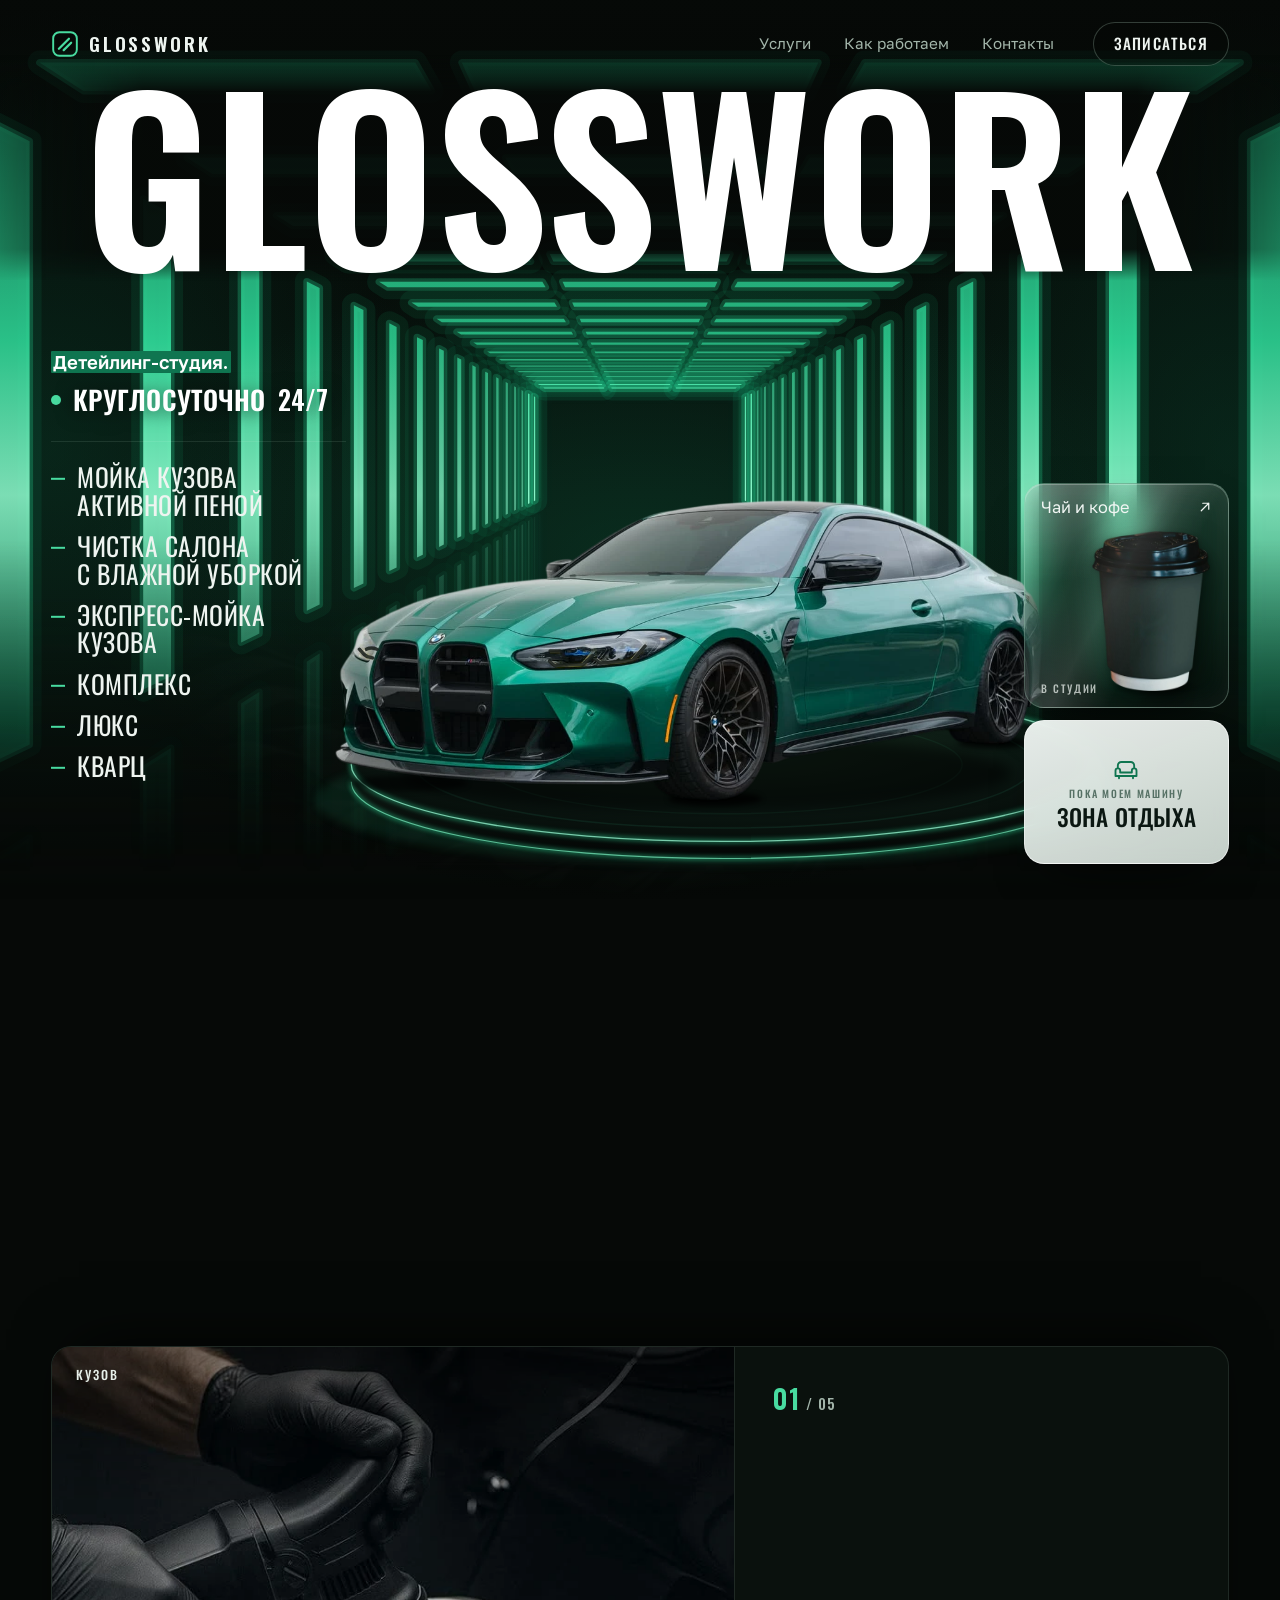
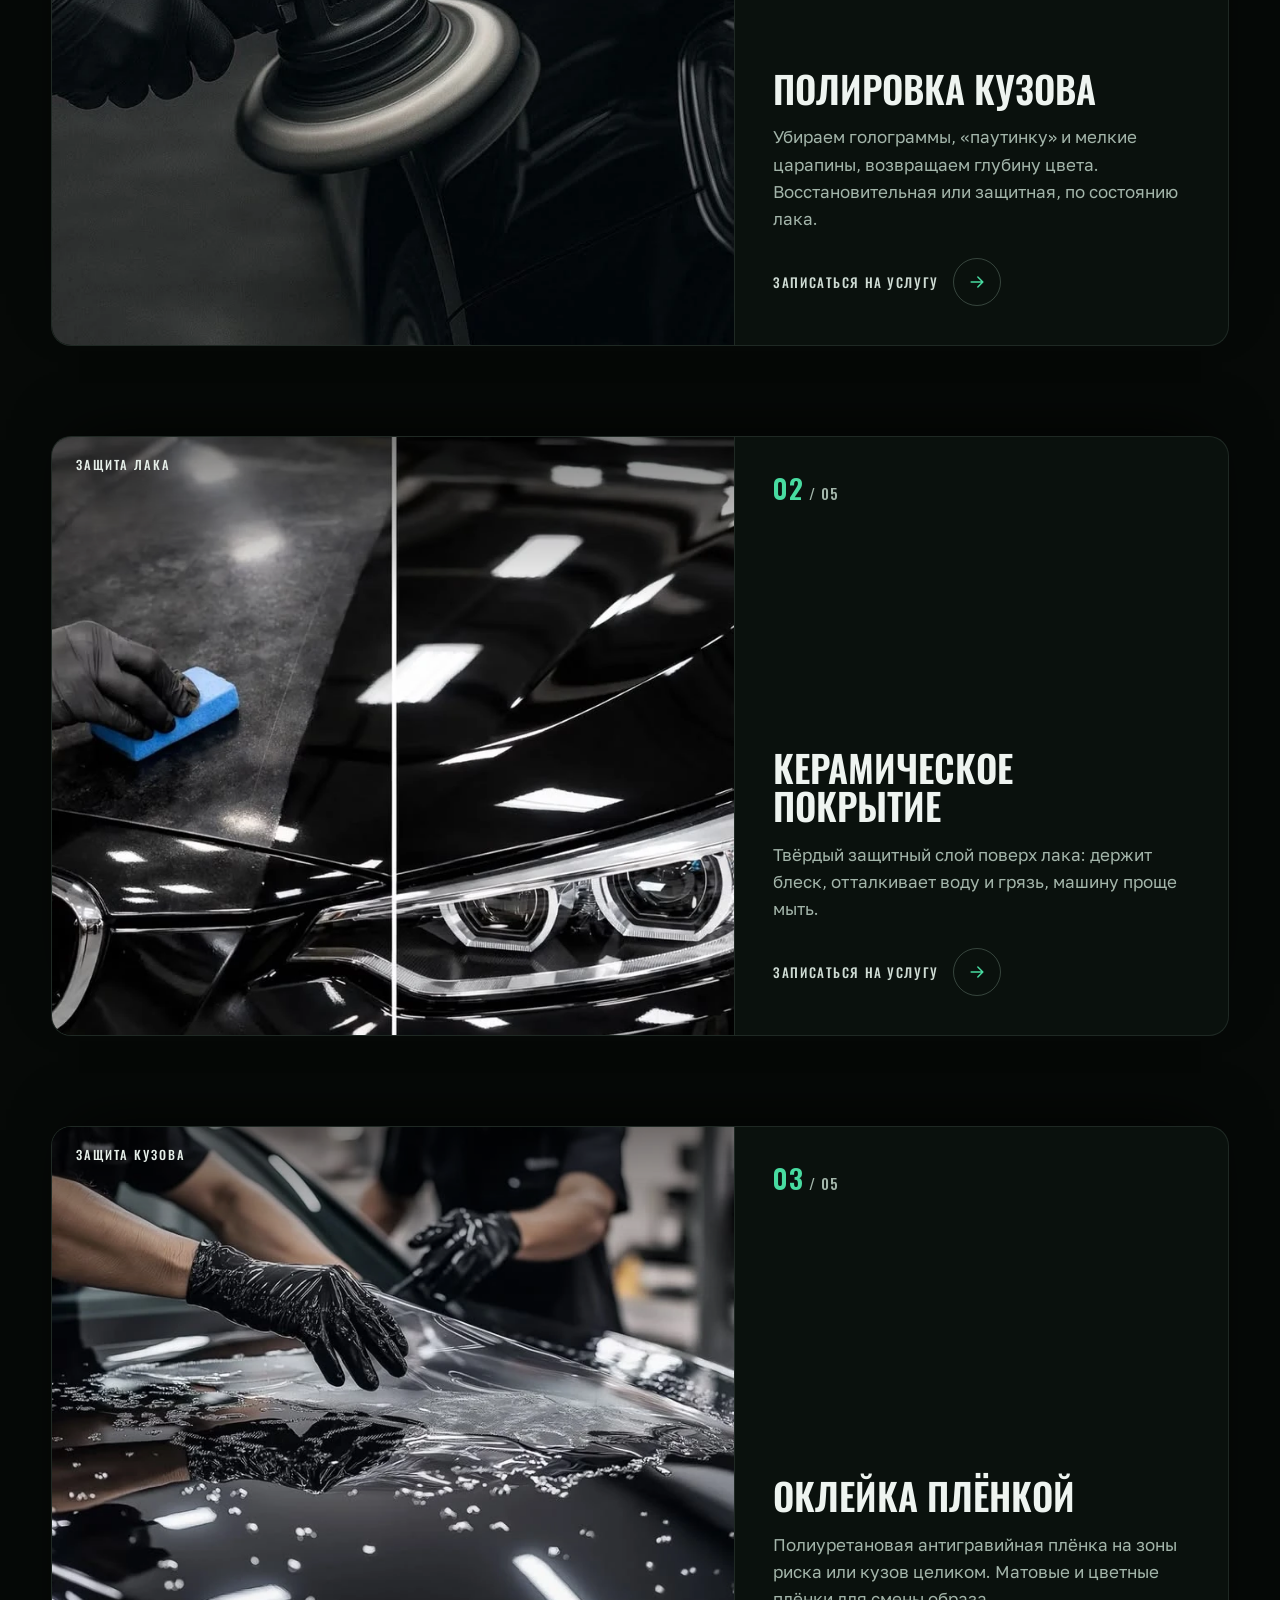
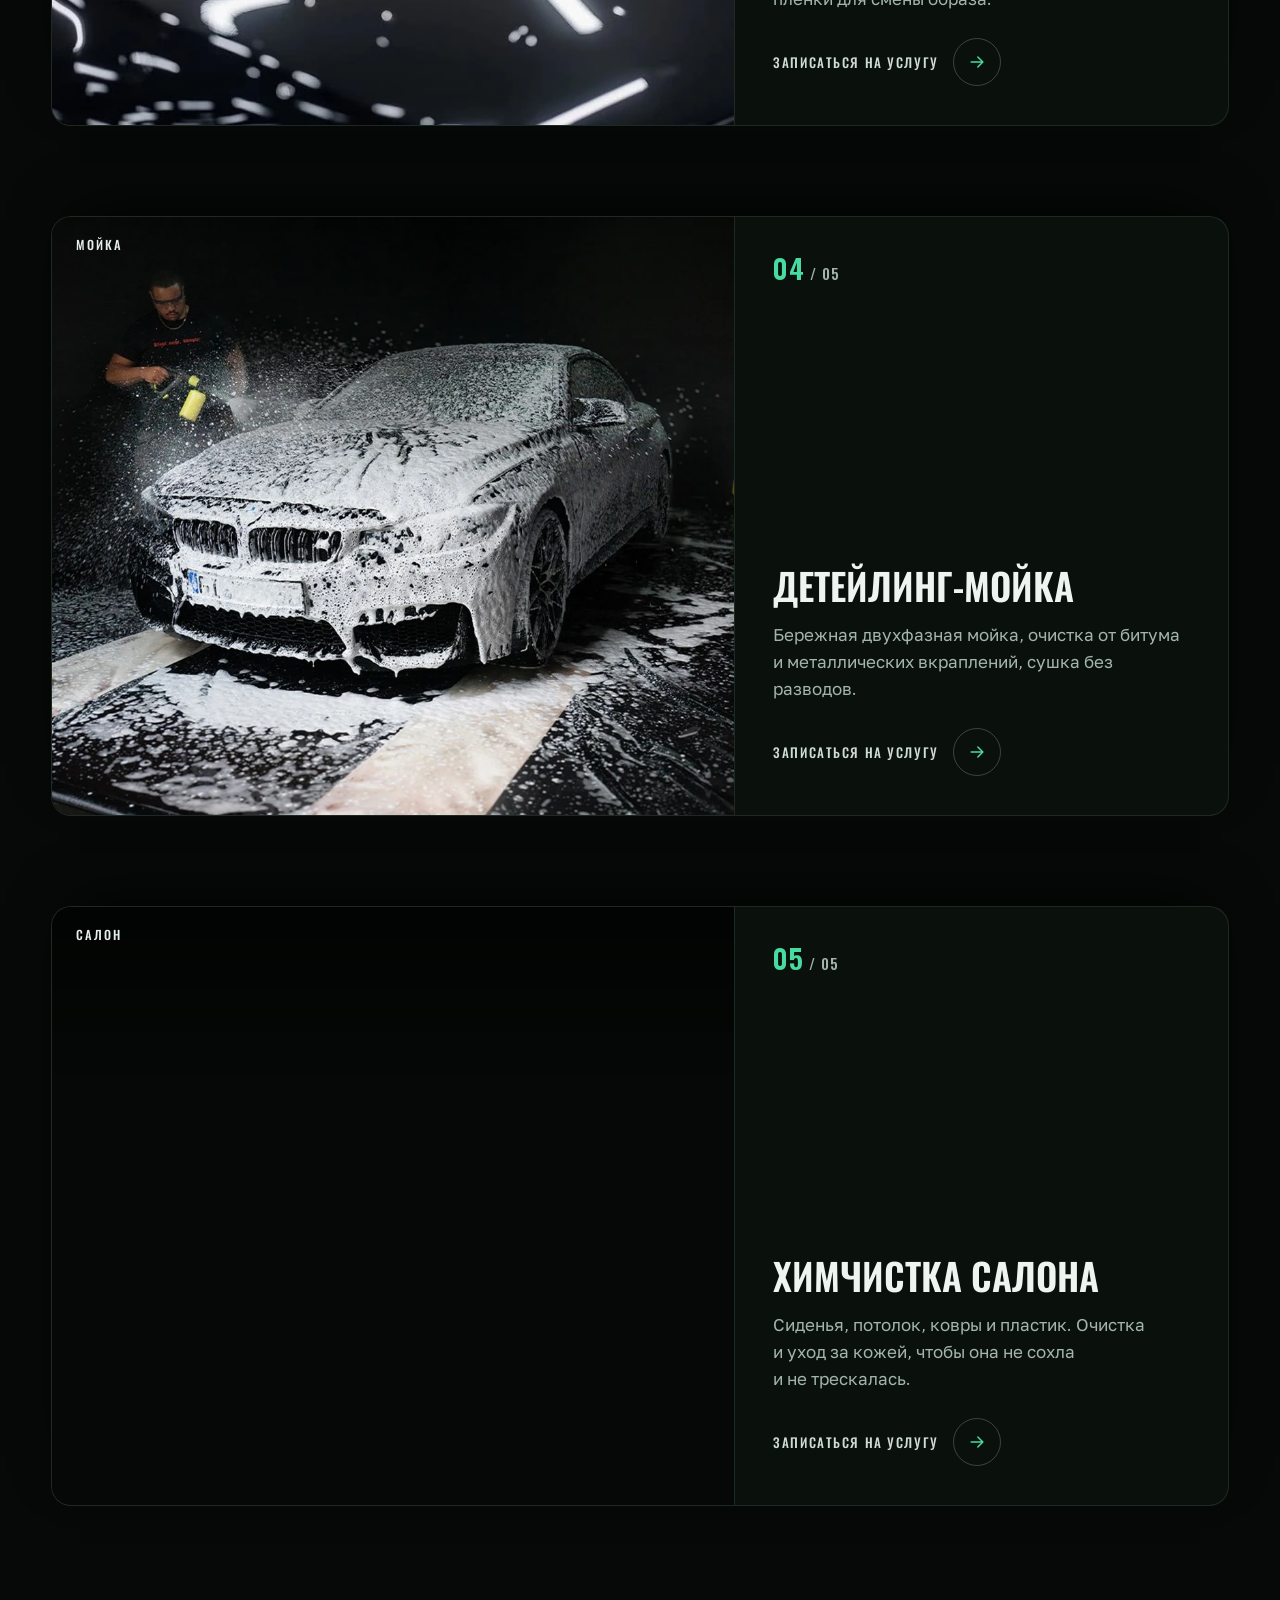
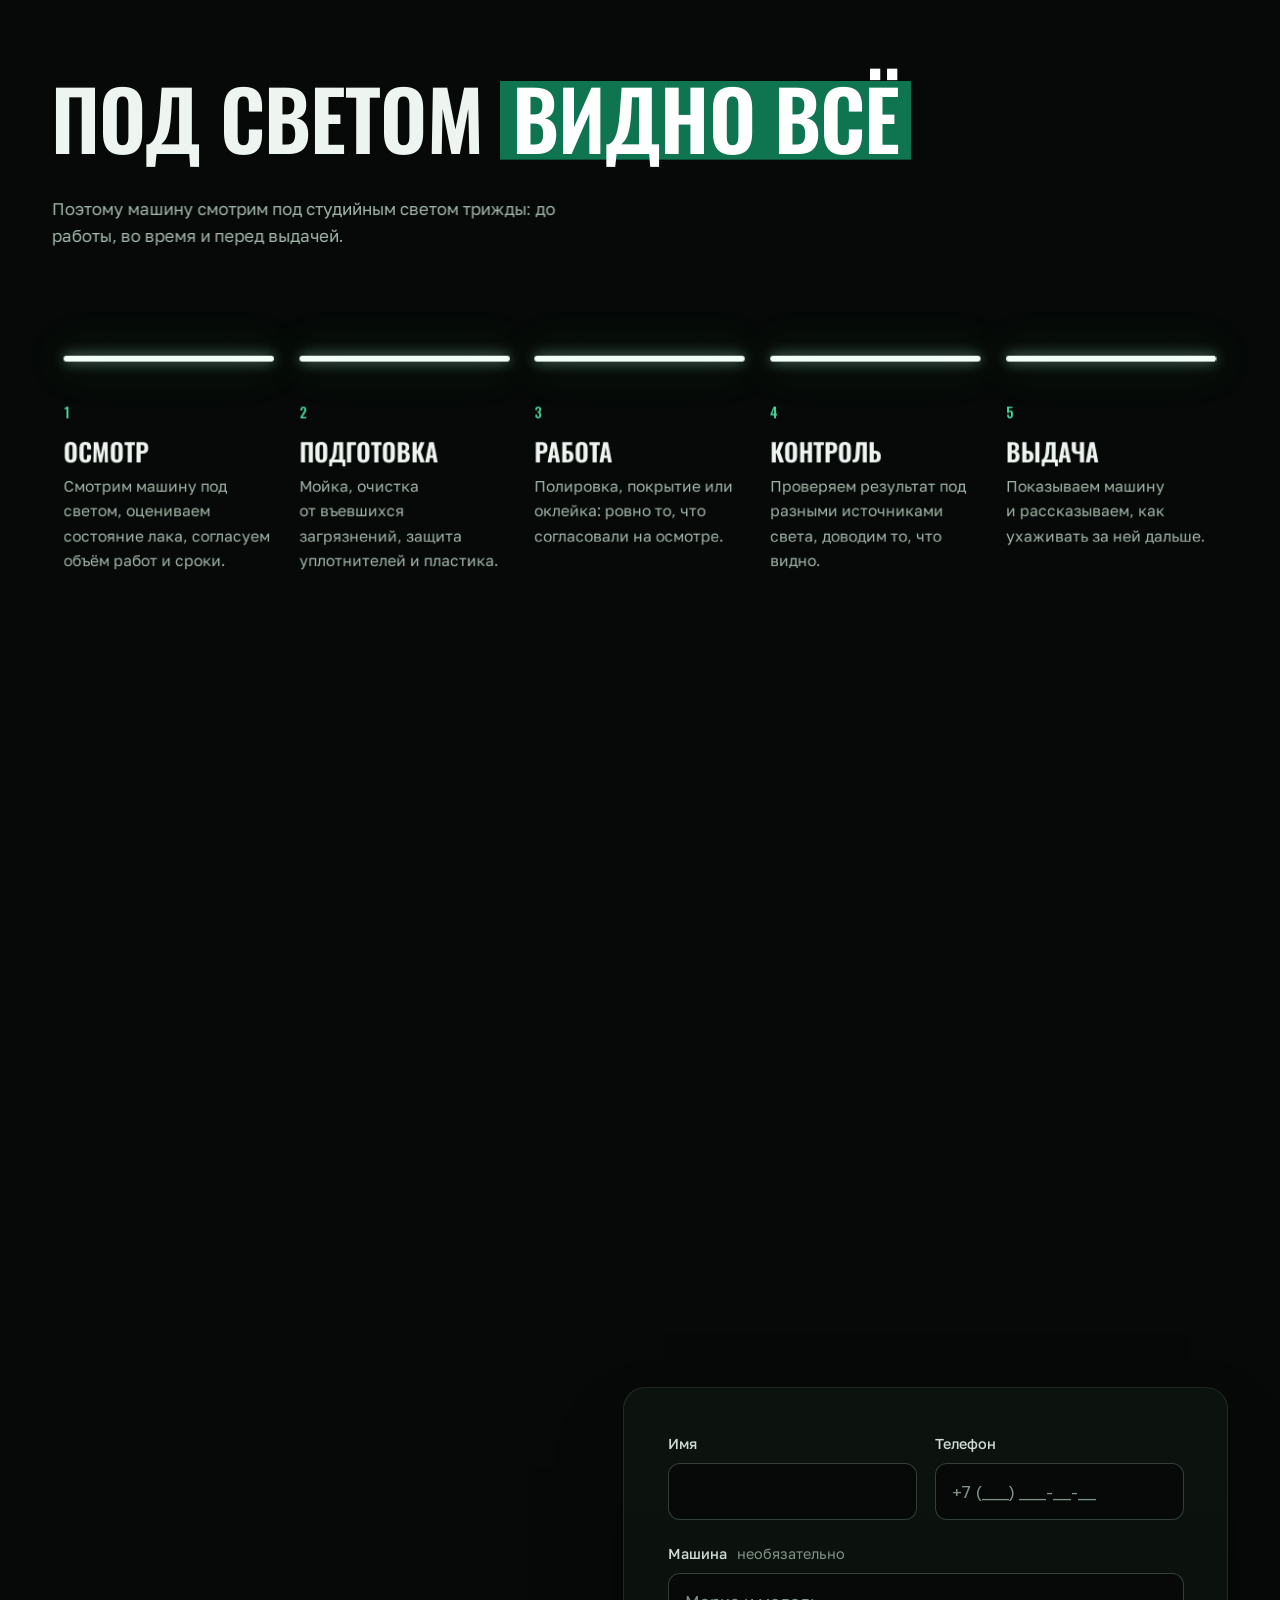
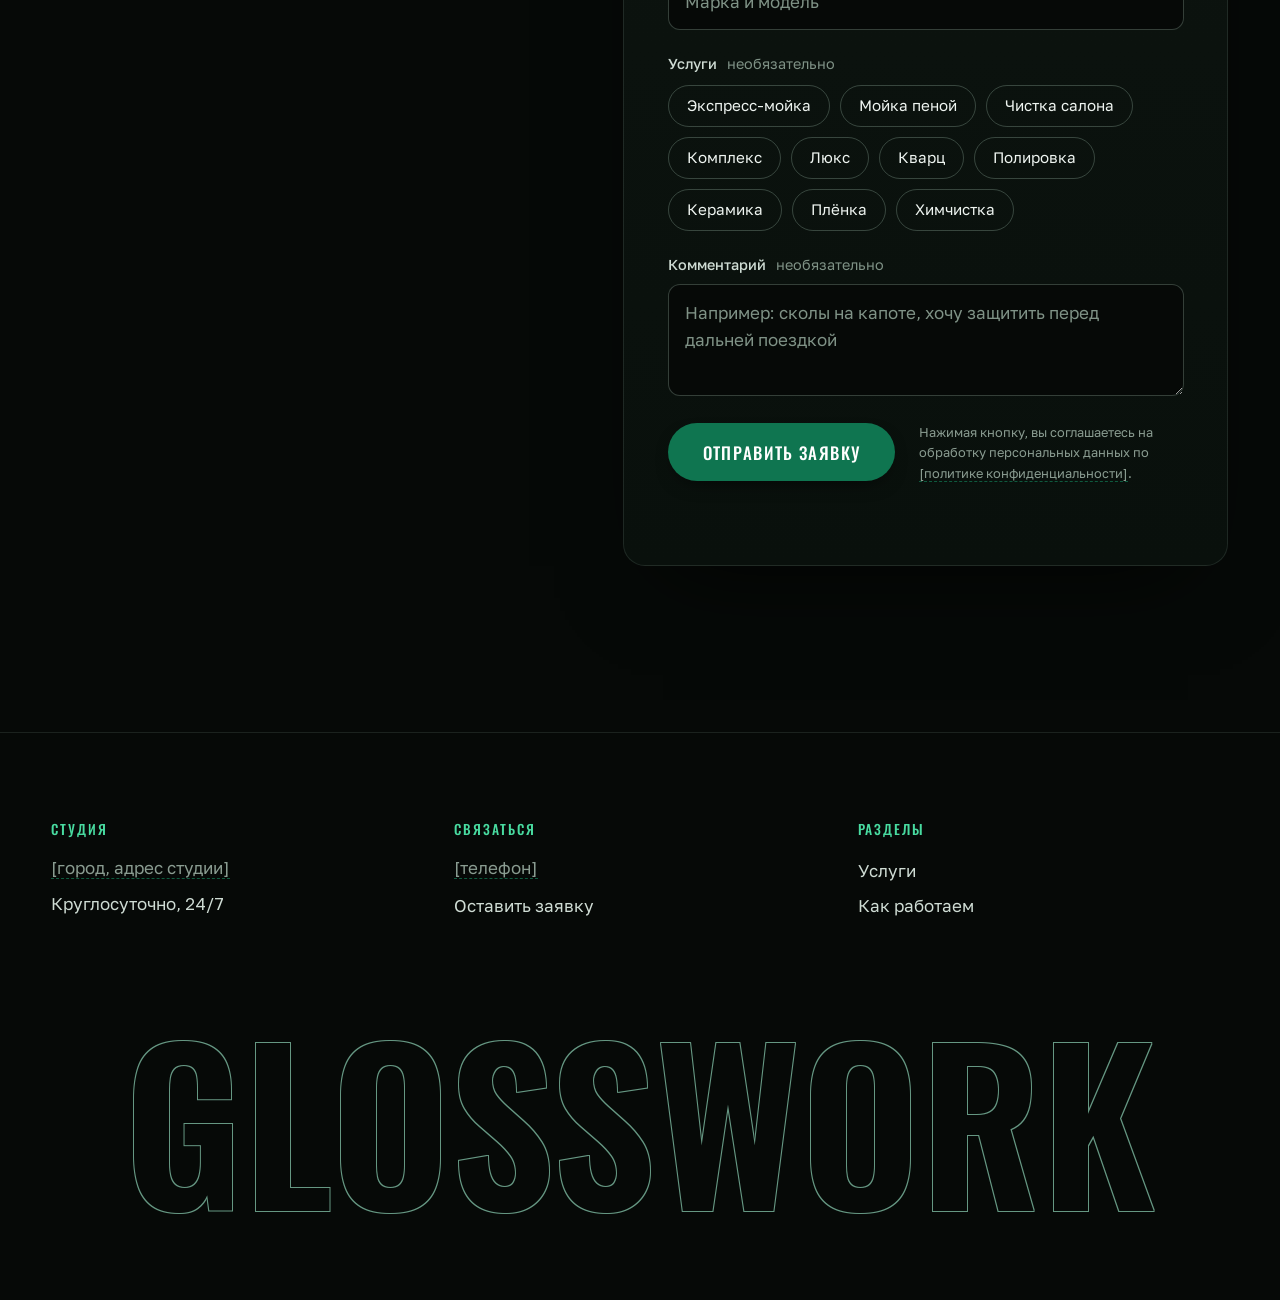
==== index.html @ 372d8bc3 "Сайт GLOSSWORK: первая версия Одностраничный сайт детейлинг-студии: туннель света, BMW M4 на подиуме" ====
<!doctype html>
<html lang="ru">
<head>
  <meta charset="utf-8">
  <meta name="viewport" content="width=device-width, initial-scale=1, viewport-fit=cover">
  <title>GLOSSWORK — детейлинг-студия</title>
  <meta name="description" content="GLOSSWORK — детейлинг-студия: полировка и керамика, оклейка плёнкой, детейлинг-мойка и химчистка. Круглосуточная мойка 24/7. Оставьте заявку — перезвоним и подберём время.">
  <meta name="theme-color" content="#060907">
  <link rel="preload" href="assets/fonts/oswald-latin.woff2" as="font" type="font/woff2" crossorigin>
  <link rel="preload" href="assets/car-m4.webp" as="image" type="image/webp">
  <link rel="stylesheet" href="styles.css">
</head>
<body>
  <a class="skip" href="#zapis">К форме записи</a>

  <!-- Каллиграфия на заднем плане: три кольца, каждое крутится по-своему -->
  <div class="gf" aria-hidden="true">
    <div class="gf__stage">
      <img class="gf__l gf__l--outer" src="assets/graffiti-outer.webp" alt="" width="900" height="900" loading="lazy" decoding="async">
      <img class="gf__l gf__l--mid" src="assets/graffiti-mid.webp" alt="" width="900" height="900" loading="lazy" decoding="async">
      <img class="gf__l gf__l--center" src="assets/graffiti-center.webp" alt="" width="900" height="900" loading="lazy" decoding="async">
    </div>
  </div>

  <header class="nav" id="top">
    <a class="nav__logo" href="#top" aria-label="GLOSSWORK — на главную">
      <svg class="nav__mark" viewBox="0 0 32 32" aria-hidden="true"><rect x="2.5" y="2.5" width="27" height="27" rx="7" fill="none" stroke="currentColor" stroke-width="2.2"/><path d="M9 21.5 20.5 10M14.5 23 23 14.5" fill="none" stroke="currentColor" stroke-width="2.6" stroke-linecap="round"/></svg>
      <span data-roll>GLOSSWORK</span>
    </a>
    <nav class="nav__links" aria-label="Разделы">
      <a href="#uslugi" data-roll>Услуги</a>
      <a href="#process" data-roll>Как работаем</a>
      <a href="#kontakty" data-roll>Контакты</a>
    </nav>
    <a class="btn btn--line nav__cta" href="#zapis"><span data-roll>Записаться</span></a>
  </header>

  <main>
    <section class="hero" aria-labelledby="hero-title">
      <svg class="tunnel" aria-hidden="true" focusable="false">
        <defs>
          <linearGradient id="tg" gradientUnits="userSpaceOnUse" x1="0" y1="0" x2="0" y2="100">
            <stop offset="0" stop-color="#0c5a3e"/>
            <stop offset="0.38" stop-color="#2fd596"/>
            <stop offset="0.55" stop-color="#8af5c8"/>
            <stop offset="0.8" stop-color="#16885f"/>
            <stop offset="1" stop-color="#093a29"/>
          </linearGradient>
          <g id="bars"></g>
        </defs>
        <use href="#bars" class="tunnel__halo-wide"/>
        <use href="#bars" class="tunnel__halo"/>
        <use href="#bars" class="tunnel__core"/>
      </svg>

      <h1 class="hero__title" id="hero-title"><span class="hero__word" aria-hidden="true">GLOSSWORK</span><span class="sr">GLOSSWORK — детейлинг-студия</span></h1>

      <div class="car" data-car>
        <div class="car__frame">
          <div class="car__stage">
          <!-- Подиум: машина стоит на нём, вместе со стенами бокса -->
          <svg class="platform" viewBox="0 0 1150 560" aria-hidden="true" focusable="false">
            <defs>
              <radialGradient id="pf-top" cx="50%" cy="40%" r="62%"><stop offset="0" stop-color="#18301f"/><stop offset=".65" stop-color="#0b1712"/><stop offset="1" stop-color="#060c09"/></radialGradient>
              <linearGradient id="pf-side" x1="0" y1="0" x2="0" y2="1"><stop offset="0" stop-color="#101d16"/><stop offset="1" stop-color="#030504"/></linearGradient>
              <filter id="pf-blur" x="-10%" y="-60%" width="120%" height="220%"><feGaussianBlur stdDeviation="7"/></filter>
              <filter id="pf-blur-sm" x="-10%" y="-60%" width="120%" height="220%"><feGaussianBlur stdDeviation="3"/></filter>
              <filter id="pf-shadow" x="-30%" y="-150%" width="160%" height="400%"><feGaussianBlur stdDeviation="9"/></filter>
              <filter id="pf-shadow-sm" x="-30%" y="-150%" width="160%" height="400%"><feGaussianBlur stdDeviation="4"/></filter>
            </defs>
            <!-- подиум снят под тем же углом, что и машина на фото: колёса стоят на его поверхности -->
            <ellipse cx="625" cy="430" rx="575" ry="92" fill="#2fd596" opacity=".1" filter="url(#pf-blur)"/>
            <path d="M100 380 A525 108 0 0 0 1150 380 L1150 404 A525 108 0 0 1 100 404 Z" fill="url(#pf-side)"/>
            <path class="platform__led" d="M100 404 A525 108 0 0 0 1150 404" fill="none" stroke="#2fd596" stroke-width="6" opacity=".45" filter="url(#pf-blur-sm)"/>
            <path d="M100 404 A525 108 0 0 0 1150 404" fill="none" stroke="#7cf0c0" stroke-width="1.6" opacity=".7"/>
            <ellipse cx="625" cy="380" rx="525" ry="108" fill="url(#pf-top)"/>
            <ellipse cx="625" cy="380" rx="435" ry="89" fill="none" stroke="#48dba0" stroke-opacity=".09" stroke-width="2"/>
            <ellipse cx="625" cy="380" rx="335" ry="69" fill="none" stroke="#48dba0" stroke-opacity=".07" stroke-width="2"/>
            <ellipse class="platform__led" cx="625" cy="380" rx="525" ry="108" fill="none" stroke="#2fd596" stroke-width="7" opacity=".4" filter="url(#pf-blur-sm)"/>
            <ellipse cx="625" cy="380" rx="525" ry="108" fill="none" stroke="#9bf7d3" stroke-width="1.8" opacity=".75"/>
            <!-- тень машины и пятна контакта под колёсами -->
            <ellipse cx="600" cy="392" rx="430" ry="54" fill="#000" opacity=".55" filter="url(#pf-shadow)"/>
            <ellipse cx="612" cy="428" rx="66" ry="10" fill="#000" opacity=".8" filter="url(#pf-shadow-sm)"/>
            <ellipse cx="1002" cy="349" rx="48" ry="8" fill="#000" opacity=".75" filter="url(#pf-shadow-sm)"/>
            <ellipse cx="180" cy="406" rx="84" ry="11" fill="#000" opacity=".6" filter="url(#pf-shadow-sm)"/>
          </svg>
          <div class="car__body">
            <img class="car__img" src="assets/car-m4.webp" alt="Зелёный BMW M4 Competition на подиуме в студии" width="1150" height="498" fetchpriority="high">
            <!-- Габариты: только фары. Выключены — тёмные, включены — оранжевые. -->
            <svg class="drl" viewBox="0 0 1150 498" aria-hidden="true" focusable="false">
              <defs>
                <g id="drl-paths" fill="none" stroke-linecap="round" stroke-linejoin="round">
                  <path d="M351 266 L359 273 L405 271 L420 257"/>
                  <path d="M424 263 L432 269 L484 265 L504 242"/>
                  <path d="M352 250 H368"/>
                  <path d="M47 247 L54 255 L60 259 L68 261"/>
                  <path d="M58 247 Q66 243 75 247"/>
                </g>
                <filter id="drl-blur-lg" x="-30%" y="-80%" width="160%" height="260%"><feGaussianBlur stdDeviation="9"/></filter>
                <filter id="drl-blur-md" x="-20%" y="-60%" width="140%" height="220%"><feGaussianBlur stdDeviation="3.2"/></filter>
              </defs>
              <use href="#drl-paths" class="drl__off" stroke="#1a201d" stroke-width="5.5"/>
              <g class="drl__on">
                <use href="#drl-paths" class="drl__halo" stroke="#ff7a12" stroke-width="22" filter="url(#drl-blur-lg)"/>
                <use href="#drl-paths" class="drl__mid" stroke="#ff9a2e" stroke-width="8" filter="url(#drl-blur-md)"/>
                <use href="#drl-paths" class="drl__core" stroke="#ffd58a" stroke-width="3"/>
              </g>
            </svg>
          </div>
          </div>
        </div>
        <p class="car__hint" aria-hidden="true">
          <svg viewBox="0 0 24 24"><path d="M9.5 5.5C5.5 5.5 3 8.4 3 12s2.5 6.5 6.5 6.5h1V5.5z" fill="none" stroke="currentColor" stroke-width="1.8" stroke-linejoin="round"/><path d="M14 8h7M14 12h7M14 16h7" fill="none" stroke="currentColor" stroke-width="1.8" stroke-linecap="round"/></svg>
          <span class="car__hint-fine">Наведите на машину — зажжём габариты</span>
          <span class="car__hint-touch">Нажмите на машину или листайте — зажжём габариты</span>
        </p>
      </div>

      <div class="hero__side">
        <p class="hero__kicker"><span class="plate">Детейлинг-студия.</span></p>
        <p class="hero__247"><span class="hero__pulse" aria-hidden="true"></span>Круглосуточно <b>24/7</b></p>
        <ul class="hero__svc" role="list" aria-label="Услуги мойки">
        <li>Мойка кузова активной пеной</li>
        <li>Чистка салона с&nbsp;влажной уборкой</li>
        <li>Экспресс-мойка кузова</li>
        <li>Комплекс</li>
        <li>Люкс</li>
        <li>Кварц</li>
        </ul>
      </div>

      <ul class="amen" role="list" aria-label="В студии">
        <li><a class="amen__card amen__card--tea" href="#lounge" data-tilt>
          <span class="amen__label">Чай и кофе</span>
          <svg class="amen__go" viewBox="0 0 24 24" aria-hidden="true"><path d="M7 17 17 7M9 7h8v8"/></svg>
          <img class="amen__cup" src="assets/coffee-cup.webp" alt="" width="559" height="761" loading="eager" decoding="async">
          <span class="amen__foot">В&nbsp;студии</span>
        </a></li>
        <li><a class="amen__card amen__card--rest" href="#lounge" data-tilt>
          <svg class="amen__ico" viewBox="0 0 24 24" aria-hidden="true"><path d="M5 11V9a3 3 0 0 1 3-3h8a3 3 0 0 1 3 3v2M3 13.5a2 2 0 0 1 4 0V15h10v-1.5a2 2 0 0 1 4 0V18H3zM6 18v2M18 18v2"/></svg>
          <span class="amen__cap">Пока моем машину</span>
          <span class="amen__big">Зона отдыха</span>
        </a></li>
      </ul>
    </section>

    <section class="services" id="uslugi" aria-labelledby="uslugi-title">
      <div class="wrap">
        <h2 class="h2" id="uslugi-title">Что делаем <span class="plate">с&nbsp;машиной</span></h2>
        <p class="section__lede">Листайте, чтобы посмотреть каждую услугу. Нажмите на карточку, и&nbsp;услуга сразу отметится в&nbsp;форме записи. Если не знаете, что нужно, просто оставьте заявку: посмотрим машину и подскажем.</p>
      </div>
      <div class="stack" role="list">
        <article class="scard" role="listitem" style="--i:0">
          <a class="scard__card" href="#zapis" data-service="Полировка">
            <figure class="scard__media"><img src="assets/services/polish.webp" alt="Полировка кузова: мастер за работой" loading="eager" fetchpriority="low" decoding="async" style="object-position:50% 52%"><figcaption>Кузов</figcaption></figure>
            <div class="scard__body">
              <p class="scard__num"><b>01</b> / 05</p>
              <h3 class="scard__title">Полировка кузова</h3>
              <p class="scard__text">Убираем голограммы, «паутинку» и&nbsp;мелкие царапины, возвращаем глубину цвета. Восстановительная или защитная, по&nbsp;состоянию лака.</p>
              <span class="scard__cta"><span data-roll>Записаться на услугу</span> <span class="svc__arrow" aria-hidden="true"><svg viewBox="0 0 24 24"><path d="M5 12h13M13 6l6 6-6 6" fill="none" stroke="currentColor" stroke-width="1.8" stroke-linecap="round" stroke-linejoin="round"/></svg></span></span>
            </div>
          </a>
        </article>
        <article class="scard" role="listitem" style="--i:1">
          <a class="scard__card" href="#zapis" data-service="Керамика">
            <figure class="scard__media"><img src="assets/services/ceramic.webp" alt="Керамическое покрытие: мастер за работой" loading="eager" fetchpriority="low" decoding="async" style="object-position:50% 50%"><figcaption>Защита лака</figcaption></figure>
            <div class="scard__body">
              <p class="scard__num"><b>02</b> / 05</p>
              <h3 class="scard__title">Керамическое покрытие</h3>
              <p class="scard__text">Твёрдый защитный слой поверх лака: держит блеск, отталкивает воду и&nbsp;грязь, машину проще мыть.</p>
              <span class="scard__cta"><span data-roll>Записаться на услугу</span> <span class="svc__arrow" aria-hidden="true"><svg viewBox="0 0 24 24"><path d="M5 12h13M13 6l6 6-6 6" fill="none" stroke="currentColor" stroke-width="1.8" stroke-linecap="round" stroke-linejoin="round"/></svg></span></span>
            </div>
          </a>
        </article>
        <article class="scard" role="listitem" style="--i:2">
          <a class="scard__card" href="#zapis" data-service="Плёнка">
            <figure class="scard__media"><img src="assets/services/film.webp" alt="Оклейка плёнкой: мастер за работой" loading="eager" fetchpriority="low" decoding="async" style="object-position:55% 45%"><figcaption>Защита кузова</figcaption></figure>
            <div class="scard__body">
              <p class="scard__num"><b>03</b> / 05</p>
              <h3 class="scard__title">Оклейка плёнкой</h3>
              <p class="scard__text">Полиуретановая антигравийная плёнка на&nbsp;зоны риска или кузов целиком. Матовые и&nbsp;цветные плёнки для смены образа.</p>
              <span class="scard__cta"><span data-roll>Записаться на услугу</span> <span class="svc__arrow" aria-hidden="true"><svg viewBox="0 0 24 24"><path d="M5 12h13M13 6l6 6-6 6" fill="none" stroke="currentColor" stroke-width="1.8" stroke-linecap="round" stroke-linejoin="round"/></svg></span></span>
            </div>
          </a>
        </article>
        <article class="scard" role="listitem" style="--i:3">
          <a class="scard__card" href="#zapis" data-service="Мойка пеной">
            <figure class="scard__media"><img src="assets/services/wash.webp" alt="Детейлинг-мойка: мастер за работой" loading="eager" fetchpriority="low" decoding="async" style="object-position:50% 46%"><figcaption>Мойка</figcaption></figure>
            <div class="scard__body">
              <p class="scard__num"><b>04</b> / 05</p>
              <h3 class="scard__title">Детейлинг-мойка</h3>
              <p class="scard__text">Бережная двухфазная мойка, очистка от&nbsp;битума и&nbsp;металлических вкраплений, сушка без разводов.</p>
              <span class="scard__cta"><span data-roll>Записаться на услугу</span> <span class="svc__arrow" aria-hidden="true"><svg viewBox="0 0 24 24"><path d="M5 12h13M13 6l6 6-6 6" fill="none" stroke="currentColor" stroke-width="1.8" stroke-linecap="round" stroke-linejoin="round"/></svg></span></span>
            </div>
          </a>
        </article>
        <article class="scard" role="listitem" style="--i:4">
          <a class="scard__card" href="#zapis" data-service="Химчистка">
            <figure class="scard__media"><img src="assets/services/interior.webp" alt="Химчистка салона: мастер за работой" loading="eager" fetchpriority="low" decoding="async" style="object-position:50% 45%"><figcaption>Салон</figcaption></figure>
            <div class="scard__body">
              <p class="scard__num"><b>05</b> / 05</p>
              <h3 class="scard__title">Химчистка салона</h3>
              <p class="scard__text">Сиденья, потолок, ковры и&nbsp;пластик. Очистка и&nbsp;уход за&nbsp;кожей, чтобы она не&nbsp;сохла и&nbsp;не&nbsp;трескалась.</p>
              <span class="scard__cta"><span data-roll>Записаться на услугу</span> <span class="svc__arrow" aria-hidden="true"><svg viewBox="0 0 24 24"><path d="M5 12h13M13 6l6 6-6 6" fill="none" stroke="currentColor" stroke-width="1.8" stroke-linecap="round" stroke-linejoin="round"/></svg></span></span>
            </div>
          </a>
        </article>
      </div>

    <section class="process" id="process" aria-labelledby="process-title">
      <div class="wrap">
        <h2 class="h2" id="process-title">Под светом <span class="plate">видно всё</span></h2>
        <p class="section__lede">Поэтому машину смотрим под студийным светом трижды: до работы, во&nbsp;время и&nbsp;перед выдачей.</p>
        <ol class="steps" role="list">
          <li class="step"><span class="step__lamp" aria-hidden="true"></span><span class="step__n">1</span><h3>Осмотр</h3><p>Смотрим машину под светом, оцениваем состояние лака, согласуем объём работ и&nbsp;сроки.</p></li>
          <li class="step"><span class="step__lamp" aria-hidden="true"></span><span class="step__n">2</span><h3>Подготовка</h3><p>Мойка, очистка от&nbsp;въевшихся загрязнений, защита уплотнителей и&nbsp;пластика.</p></li>
          <li class="step"><span class="step__lamp" aria-hidden="true"></span><span class="step__n">3</span><h3>Работа</h3><p>Полировка, покрытие или оклейка: ровно то, что согласовали на&nbsp;осмотре.</p></li>
          <li class="step"><span class="step__lamp" aria-hidden="true"></span><span class="step__n">4</span><h3>Контроль</h3><p>Проверяем результат под разными источниками света, доводим то, что видно.</p></li>
          <li class="step"><span class="step__lamp" aria-hidden="true"></span><span class="step__n">5</span><h3>Выдача</h3><p>Показываем машину и&nbsp;рассказываем, как ухаживать за&nbsp;ней дальше.</p></li>
        </ol>
      </div>
    </section>

    <section class="lounge" id="lounge" aria-labelledby="lounge-title">
      <div class="wrap lounge__grid">
        <div class="lounge__copy" data-depth>
          <h2 class="h2" id="lounge-title">Пока работаем, <span class="plate">отдыхайте</span></h2>
          <p class="section__lede">В студии есть зона отдыха и кофе: можно спокойно подождать, пока мы занимаемся машиной.</p>
          <ul class="perks" role="list">
            <li><span class="perks__dot" aria-hidden="true"></span>Зона отдыха с диваном</li>
            <li><span class="perks__dot" aria-hidden="true"></span>Кофе в студии</li>
            <li><span class="perks__dot" aria-hidden="true"></span><span class="tbd">[Wi-Fi, чай, другое: уточнить]</span></li>
          </ul>
        </div>
        <div class="scene" data-scene data-depth role="img" aria-label="Зона отдыха: диван, торшер, столик с чашкой кофе">
          <div class="scene__stage">
            <svg class="sc sc--back" viewBox="0 0 640 520" aria-hidden="true" focusable="false">
              <defs>
                <linearGradient id="sc-strip" x1="0" y1="0" x2="0" y2="1"><stop offset="0" stop-color="#0c5a3e"/><stop offset=".5" stop-color="#7cf0c0"/><stop offset="1" stop-color="#0c5a3e"/></linearGradient>
                <linearGradient id="sc-floor" x1="0" y1="0" x2="0" y2="1"><stop offset="0" stop-color="#0c1712"/><stop offset="1" stop-color="#050806"/></linearGradient>
                <filter id="sc-glow" x="-40%" y="-80%" width="180%" height="260%"><feGaussianBlur stdDeviation="4"/></filter>
              </defs>
              <rect width="640" height="520" fill="#08100c"/>
              <rect y="392" width="640" height="128" fill="url(#sc-floor)"/>
              <g class="sc__strips">
                <rect x="48" y="40" width="7" height="340" rx="3.5" fill="url(#sc-strip)"/>
                <rect x="96" y="70" width="5" height="310" rx="2.5" fill="url(#sc-strip)" opacity=".6"/>
                <rect x="585" y="40" width="7" height="340" rx="3.5" fill="url(#sc-strip)"/>
                <rect x="539" y="70" width="5" height="310" rx="2.5" fill="url(#sc-strip)" opacity=".6"/>
                <rect x="48" y="400" width="7" height="90" rx="3.5" fill="#2fd596" opacity=".22"/>
                <rect x="585" y="400" width="7" height="90" rx="3.5" fill="#2fd596" opacity=".22"/>
              </g>
              <rect x="170" y="96" width="300" height="190" rx="14" fill="#060c09" stroke="#0e5a3e" stroke-width="2"/>
              <g stroke="#7cf0c0" stroke-linecap="round" opacity=".75">
                <path d="M190 150h260M200 176h240M214 202h212M230 228h180M248 254h144" stroke-width="3"/>
              </g>
              <g class="neon">
                <text x="320" y="70" text-anchor="middle" class="neon__txt neon__txt--glow" filter="url(#sc-glow)">КОФЕ</text>
                <text x="320" y="70" text-anchor="middle" class="neon__txt">КОФЕ</text>
              </g>
            </svg>
            <svg class="sc sc--mid" viewBox="0 0 640 520" aria-hidden="true" focusable="false">
              <defs>
                <linearGradient id="sc-cone" x1="0" y1="0" x2="0" y2="1"><stop offset="0" stop-color="#ffb347" stop-opacity=".62"/><stop offset="1" stop-color="#ff8a1f" stop-opacity="0"/></linearGradient>
              </defs>
              <polygon class="sc__cone" points="480,256 566,256 628,414 418,414" fill="url(#sc-cone)"/>
              <path d="M523 262V404" stroke="#26352d" stroke-width="5" stroke-linecap="round"/>
              <path d="M492 404h62" stroke="#26352d" stroke-width="6" stroke-linecap="round"/>
              <path class="sc__shade" d="M488 218h70l16 40h-102z" fill="#1c2a23" stroke="#2a3d33" stroke-width="2" stroke-linejoin="round"/>
              <ellipse class="sc__bulb" cx="523" cy="259" rx="30" ry="5" fill="#ffd58a"/>
              <rect x="136" y="292" width="340" height="62" rx="16" fill="#0b5a3f"/>
              <rect x="124" y="318" width="52" height="86" rx="18" fill="#0f7550"/>
              <rect x="436" y="318" width="52" height="86" rx="18" fill="#0f7550"/>
              <rect x="150" y="334" width="312" height="62" rx="14" fill="#13915f"/>
              <path d="M170 346h272" stroke="#2fd596" stroke-opacity=".45" stroke-width="2" stroke-linecap="round"/>
              <path d="M146 404v12M466 404v12" stroke="#1a2a22" stroke-width="7" stroke-linecap="round"/>
            </svg>
            <svg class="sc sc--front" viewBox="0 0 640 520" aria-hidden="true" focusable="false">
              <ellipse cx="320" cy="468" rx="136" ry="22" fill="#000" opacity=".5"/>
              <path d="M262 452v36M378 452v36" stroke="#1d2e25" stroke-width="7" stroke-linecap="round"/>
              <ellipse cx="320" cy="448" rx="136" ry="22" fill="#14231b" stroke="#25402f" stroke-width="2"/>
              <ellipse cx="320" cy="443" rx="124" ry="16" fill="#1a2d23"/>
              <ellipse cx="312" cy="440" rx="30" ry="7" fill="#e8efe9"/>
              <path d="M290 410h44v18a22 20 0 0 1-44 0z" fill="#f4f7f4"/>
              <path d="M334 416h6a9 9 0 0 1 0 18h-8" fill="none" stroke="#f4f7f4" stroke-width="5" stroke-linecap="round"/>
              <ellipse cx="312" cy="411" rx="22" ry="4.5" fill="#3a2418"/>
              <g class="sc__steam" fill="none" stroke="#cfe6da" stroke-width="3" stroke-linecap="round" opacity=".55">
                <path class="st st--1" d="M302 398c-8-12 8-18 0-32"/>
                <path class="st st--2" d="M314 396c-8-12 8-18 0-34"/>
                <path class="st st--3" d="M326 398c-8-12 8-18 0-30"/>
              </g>
              <g fill="#0f7550">
                <path d="M30 520c-6-60 8-110 30-140 6 54 0 104-14 140z"/>
                <path d="M62 520c-2-52 14-92 44-112-10 46-14 80-22 112z" fill="#0b5a3f"/>
                <path d="M14 520c-14-34-6-70 14-96 0 36 0 64 8 96z" fill="#14956a"/>
              </g>
            </svg>
          </div>
        </div>
      </div>
    </section>

    <section class="booking" id="zapis" aria-labelledby="zapis-title">
      <div class="wrap booking__grid">
        <div class="booking__copy">
          <h2 class="h2" id="zapis-title">Запишите <span class="plate">машину</span></h2>
          <p class="section__lede">Оставьте телефон: перезвоним, уточним задачу и&nbsp;подберём удобное время. Услуги можно отметить сразу или решить вместе на&nbsp;осмотре.</p>
        </div>
        <form class="book" data-form="full" novalidate>
          <div class="book__row">
            <div class="field">
              <label for="f-name">Имя</label>
              <input id="f-name" name="name" type="text" autocomplete="given-name" required>
              <p class="field__err" id="f-name-err"></p>
            </div>
            <div class="field">
              <label for="f-phone">Телефон</label>
              <input id="f-phone" name="phone" type="tel" inputmode="tel" autocomplete="tel" placeholder="+7 (___) ___-__-__" required>
              <p class="field__err" id="f-phone-err"></p>
            </div>
          </div>
          <div class="field">
            <label for="f-car">Машина <span class="opt">необязательно</span></label>
            <input id="f-car" name="car" type="text" placeholder="Марка и модель">
          </div>
          <fieldset class="chips">
            <legend>Услуги <span class="opt">необязательно</span></legend>
            <label class="chip"><input type="checkbox" name="service" value="Экспресс-мойка"><span class="chip__face"><span data-roll>Экспресс-мойка</span></span><span class="chip__price">от&nbsp;700&nbsp;₽</span></label>
            <label class="chip"><input type="checkbox" name="service" value="Мойка пеной"><span class="chip__face"><span data-roll>Мойка пеной</span></span><span class="chip__price">от&nbsp;1&nbsp;300&nbsp;₽</span></label>
            <label class="chip"><input type="checkbox" name="service" value="Чистка салона"><span class="chip__face"><span data-roll>Чистка салона</span></span><span class="chip__price">от&nbsp;1&nbsp;000&nbsp;₽</span></label>
            <label class="chip"><input type="checkbox" name="service" value="Комплекс"><span class="chip__face"><span data-roll>Комплекс</span></span><span class="chip__price">от&nbsp;2&nbsp;000&nbsp;₽</span></label>
            <label class="chip"><input type="checkbox" name="service" value="Люкс"><span class="chip__face"><span data-roll>Люкс</span></span><span class="chip__price">от&nbsp;2&nbsp;500&nbsp;₽</span></label>
            <label class="chip"><input type="checkbox" name="service" value="Кварц"><span class="chip__face"><span data-roll>Кварц</span></span><span class="chip__price">от&nbsp;800&nbsp;₽</span></label>
            <label class="chip"><input type="checkbox" name="service" value="Полировка"><span class="chip__face"><span data-roll>Полировка</span></span><span class="chip__price chip__price--tbd">[цена: уточнить]</span></label>
            <label class="chip"><input type="checkbox" name="service" value="Керамика"><span class="chip__face"><span data-roll>Керамика</span></span><span class="chip__price chip__price--tbd">[цена: уточнить]</span></label>
            <label class="chip"><input type="checkbox" name="service" value="Плёнка"><span class="chip__face"><span data-roll>Плёнка</span></span><span class="chip__price chip__price--tbd">[цена: уточнить]</span></label>
            <label class="chip"><input type="checkbox" name="service" value="Химчистка"><span class="chip__face"><span data-roll>Химчистка</span></span><span class="chip__price chip__price--tbd">[цена: уточнить]</span></label>
          </fieldset>
          <div class="field">
            <label for="f-note">Комментарий <span class="opt">необязательно</span></label>
            <textarea id="f-note" name="note" rows="3" placeholder="Например: сколы на капоте, хочу защитить перед дальней поездкой"></textarea>
          </div>
          <!-- ловушка для спам-ботов: человек это поле не видит и не заполняет -->
          <div class="hp" aria-hidden="true"><label>Компания <input type="text" name="company" tabindex="-1" autocomplete="off"></label></div>
          <div class="book__foot">
            <button class="btn btn--solid btn--lg" type="submit"><span data-roll>Отправить заявку</span></button>
            <p class="book__legal">Нажимая кнопку, вы соглашаетесь на обработку персональных данных по <a class="tbd" href="#">[политике конфиденциальности]</a>.</p>
          </div>
          <p class="form__msg" role="status" aria-live="polite"></p>
        </form>
      </div>
    </section>
  </main>

  <footer class="foot" id="kontakty">
    <div class="wrap foot__grid">
      <div class="foot__col">
        <h2 class="foot__h">Студия</h2>
        <p><span class="tbd">[город, адрес студии]</span></p>
        <p>Круглосуточно, 24/7</p>
      </div>
      <div class="foot__col">
        <h2 class="foot__h">Связаться</h2>
        <p><span class="tbd">[телефон]</span></p>
        <p><a href="#zapis" data-roll>Оставить заявку</a></p>
      </div>
      <div class="foot__col">
        <h2 class="foot__h">Разделы</h2>
        <p><a href="#uslugi" data-roll>Услуги</a></p>
        <p><a href="#process" data-roll>Как работаем</a></p>
      </div>
    </div>
    <p class="foot__word" aria-hidden="true">GLOSSWORK</p>
    <!-- Контур названия: обводка общего силуэта букв, без внутренних линий шрифта -->
    <svg width="0" height="0" style="position:absolute" aria-hidden="true" focusable="false">
      <filter id="wm-outline" x="-3%" y="-20%" width="106%" height="140%" color-interpolation-filters="sRGB">
        <feMorphology in="SourceAlpha" operator="dilate" radius="1.3" result="grow"/>
        <feComposite in="grow" in2="SourceAlpha" operator="out" result="ring"/>
        <feFlood flood-color="#a6f7d6"/>
        <feComposite in2="ring" operator="in"/>
      </filter>
    </svg>
  </footer>

  <!-- Окно после успешной заявки -->
  <dialog class="done" id="done" aria-labelledby="done-title" aria-describedby="done-text">
    <div class="done__card">
      <svg class="done__check" viewBox="0 0 80 80" aria-hidden="true" focusable="false">
        <circle class="done__ring" cx="40" cy="40" r="34"/>
        <path class="done__tick" d="M26 41 L36 51 L55 31"/>
      </svg>
      <h2 class="done__title" id="done-title">Заявка принята!</h2>
      <p class="done__text" id="done-text">Спасибо! Мы свяжемся с вами в ближайшее время.</p>
      <button class="btn btn--solid done__btn" type="button" data-close><span data-roll>Отлично</span></button>
    </div>
  </dialog>

  <script src="main.js" defer></script>
</body>
</html>
---- styles.css ----
/* ---------- Fonts (self-hosted) ---------- */
@font-face { font-family: "Oswald"; font-weight: 200 700; font-display: swap; src: url("assets/fonts/oswald-cyrillic.woff2") format("woff2"); unicode-range: U+0301, U+0400-045F, U+0490-0491, U+04B0-04B1, U+2116; }
@font-face { font-family: "Oswald"; font-weight: 200 700; font-display: swap; src: url("assets/fonts/oswald-latin-ext.woff2") format("woff2"); unicode-range: U+0100-02BA, U+02BD-02C5, U+02C7-02CC, U+02CE-02D7, U+02DD-02FF, U+0304, U+0308, U+0329, U+1D00-1DBF, U+1E00-1E9F, U+1EF2-1EFF, U+2020, U+20A0-20AB, U+20AD-20C4, U+2113, U+2C60-2C7F, U+A720-A7FF; }
@font-face { font-family: "Oswald"; font-weight: 200 700; font-display: swap; src: url("assets/fonts/oswald-latin.woff2") format("woff2"); unicode-range: U+0000-00FF, U+0131, U+0152-0153, U+02BB-02BC, U+02C6, U+02DA, U+02DC, U+0304, U+0308, U+0329, U+2000-206F, U+20AC, U+2122, U+2191, U+2193, U+2212, U+2215, U+FEFF, U+FFFD; }
@font-face { font-family: "Golos Text"; font-weight: 400 900; font-display: swap; src: url("assets/fonts/golos-text-cyrillic.woff2") format("woff2"); unicode-range: U+0301, U+0400-045F, U+0490-0491, U+04B0-04B1, U+2116; }
@font-face { font-family: "Golos Text"; font-weight: 400 900; font-display: swap; src: url("assets/fonts/golos-text-latin-ext.woff2") format("woff2"); unicode-range: U+0100-02BA, U+02BD-02C5, U+02C7-02CC, U+02CE-02D7, U+02DD-02FF, U+0304, U+0308, U+0329, U+1D00-1DBF, U+1E00-1E9F, U+1EF2-1EFF, U+2020, U+20A0-20AB, U+20AD-20C4, U+2113, U+2C60-2C7F, U+A720-A7FF; }
@font-face { font-family: "Golos Text"; font-weight: 400 900; font-display: swap; src: url("assets/fonts/golos-text-latin.woff2") format("woff2"); unicode-range: U+0000-00FF, U+0131, U+0152-0153, U+02BB-02BC, U+02C6, U+02DA, U+02DC, U+0304, U+0308, U+0329, U+2000-206F, U+20AC, U+2122, U+2191, U+2193, U+2212, U+2215, U+FEFF, U+FFFD; }

/* ---------- Tokens ---------- */
:root {
  color-scheme: dark;
  --bg: #060907;
  --bg-raise: #0c130f;
  --bg-field: #0f1813;
  --line: rgba(214, 255, 232, 0.1);
  --line-strong: rgba(214, 255, 232, 0.22);
  --text: #eef4f0;
  --muted: #a3b5aa;
  --green-950: #04150e;
  --green-800: #0b4430;
  --green-700: #0e5a3e;
  --green-600: #0f7550;   /* plates: white text 5.6:1 */
  --green-500: #14956a;
  --green-300: #48dba0;   /* accent text on dark */
  --lamp: #f2fff8;
  --danger: #ff8f86;

  --display: "Oswald", "Arial Narrow", sans-serif;
  --body: "Golos Text", system-ui, sans-serif;

  --gutter: clamp(16px, 4vw, 56px);
  --max: 1320px;
  --ease-out: cubic-bezier(0.16, 1, 0.3, 1);
  --space-section: clamp(96px, 13vw, 184px);
}

/* ---------- Base ---------- */
*, *::before, *::after { box-sizing: border-box; }
html { scroll-behavior: smooth; -webkit-text-size-adjust: 100%; scrollbar-color: var(--green-700) var(--bg); }
body {
  margin: 0;
  background: var(--bg);
  color: var(--text);
  font: 400 1.0625rem/1.6 var(--body);
  -webkit-font-smoothing: antialiased;
  overflow-x: hidden;
}
img, svg { display: block; max-width: 100%; }
a { color: inherit; text-decoration: none; }
h1, h2, h3, p { margin: 0; }
::selection { background: var(--green-600); color: #fff; }
::-webkit-scrollbar { width: 10px; }
::-webkit-scrollbar-track { background: var(--bg); }
::-webkit-scrollbar-thumb { background: var(--green-800); border-radius: 10px; border: 2px solid var(--bg); }
::-webkit-scrollbar-thumb:hover { background: var(--green-600); }
:focus-visible { outline: 2px solid var(--green-300); outline-offset: 3px; border-radius: 4px; }
input, textarea, button { font: inherit; color: inherit; caret-color: var(--green-300); }

.sr { position: absolute !important; width: 1px; height: 1px; overflow: hidden; clip: rect(0 0 0 0); white-space: nowrap; }
.skip { position: absolute; left: 16px; top: -60px; z-index: 50; background: var(--green-600); color: #fff; padding: 10px 16px; border-radius: 8px; }
.skip:focus { top: 16px; }
.hp { position: absolute !important; left: -9999px; width: 1px; height: 1px; overflow: hidden; }

.wrap { width: min(100% - 2 * var(--gutter), var(--max)); margin-inline: auto; }

.plate {
  background: var(--green-600);
  color: #fff;
  padding: 0 0.14em;
  margin: 0 -0.02em;
  border-radius: 0.06em;
  -webkit-box-decoration-break: clone;
  box-decoration-break: clone;
}

.h2 {
  font: 600 clamp(2.6rem, 6.4vw, 5.75rem)/1.1 var(--display);
  text-transform: uppercase;
  letter-spacing: -0.01em;
  text-wrap: balance;
}
.h2 .plate {
  background: linear-gradient(var(--green-600), var(--green-600)) no-repeat 0 58% / 100% 0.96em;
  padding: 0 0.14em;
}
.section__lede { margin-top: clamp(20px, 2.4vw, 32px); max-width: 52ch; color: var(--muted); font-size: clamp(1.0625rem, 1.3vw, 1.25rem); text-wrap: pretty; }

/* ---------- Text roll hover ---------- */
[data-roll] { display: inline-block; }
.roll { display: inline-flex; overflow: hidden; line-height: 1.25; vertical-align: bottom; padding-bottom: 0.02em; }
.roll__ch {
  display: inline-block;
  white-space: pre;
  text-shadow: 0 1.25em 0 currentColor;
  transition: transform 0.55s var(--ease-out);
  transition-delay: calc(var(--i) * 16ms);
}
:is(a, button, label, .svc):hover .roll__ch,
:is(a, button):focus-visible .roll__ch,
a.roll-host:hover .roll__ch { transform: translateY(-1.25em); }

/* ---------- Buttons ---------- */
.btn {
  display: inline-flex; align-items: center; justify-content: center;
  height: 48px; padding: 0 24px;
  border-radius: 999px;
  font: 500 0.95rem/1 var(--display);
  letter-spacing: 0.08em; text-transform: uppercase;
  border: 1px solid transparent;
  cursor: pointer;
  transition: background-color 0.3s var(--ease-out), border-color 0.3s var(--ease-out), box-shadow 0.4s var(--ease-out);
}
.btn--solid { background: var(--green-600); color: #fff; box-shadow: 0 8px 20px -10px rgba(0, 0, 0, 0.8); }
.btn--solid:hover { background: var(--green-500); box-shadow: 0 12px 26px -10px rgba(0, 0, 0, 0.85); }
.btn--line { border-color: var(--line-strong); background: rgba(6, 9, 7, 0.4); }
.btn--line:hover { border-color: var(--green-300); background: rgba(15, 117, 80, 0.25); }
.btn--lg { height: 58px; padding: 0 34px; font-size: 1.05rem; }
.btn[disabled] { opacity: 0.6; cursor: progress; }

/* ---------- Nav ---------- */
.nav {
  position: absolute; inset: 0 0 auto; z-index: 20;
  display: flex; align-items: center; gap: clamp(16px, 3vw, 48px);
  padding: 22px var(--gutter);
}
.nav__logo { display: inline-flex; align-items: center; gap: 10px; font: 600 1.2rem/1 var(--display); letter-spacing: 0.14em; }
.nav__mark { width: 28px; height: 28px; color: var(--green-300); }
.nav__links { display: flex; gap: clamp(20px, 2.6vw, 40px); margin-left: auto; font-size: 0.95rem; color: var(--muted); }
.nav__links a { transition: color 0.3s; }
.nav__links a:hover { color: var(--text); }
.nav__cta { height: 44px; padding: 0 20px; }

/* ---------- Hero ---------- */
.hero {
  position: relative;
  isolation: isolate;
  height: max(100svh, 640px);
  display: grid;
  grid-template-rows: auto minmax(0, 1fr) auto;
  justify-items: center;
  padding: clamp(84px, 9vw, 104px) var(--gutter) clamp(20px, 3vw, 36px);
  overflow: hidden;
  --side-l: clamp(260px, 23vw, 345px);
  --side-r: clamp(200px, 16vw, 240px);
}
.hero::before {
  content: ""; position: absolute; inset: 0; z-index: -2; pointer-events: none;
  background:
    radial-gradient(60% 46% at 50% 62%, rgba(14, 100, 68, 0.34), transparent 72%),
    radial-gradient(40% 70% at 4% 50%, rgba(12, 90, 62, 0.28), transparent 70%),
    radial-gradient(40% 70% at 96% 50%, rgba(12, 90, 62, 0.28), transparent 70%),
    linear-gradient(to bottom, #050806 0%, #07110c 55%, #060907 100%);
  -webkit-mask-image: linear-gradient(to bottom, #000 0, #000 66%, transparent 100%);
          mask-image: linear-gradient(to bottom, #000 0, #000 66%, transparent 100%);
}
.tunnel {
  position: absolute; inset: 0; width: 100%; height: 100%; z-index: -1; pointer-events: none;
  -webkit-mask-image: linear-gradient(to bottom, #000 0, #000 60%, transparent 97%);
          mask-image: linear-gradient(to bottom, #000 0, #000 60%, transparent 97%);
}
.hero::after {
  content: ""; position: absolute; inset: 0; z-index: 0; pointer-events: none;
  background: linear-gradient(to bottom, rgba(6, 9, 7, 0.9) 0, rgba(6, 9, 7, 0.4) 70px, transparent 120px);
}
.tunnel__core { fill: url(#tg); }
.tunnel__halo { fill: none; stroke: #28d594; stroke-opacity: 0.3; stroke-width: 7; stroke-linejoin: round; }
.tunnel__halo-wide { fill: none; stroke: #14a56d; stroke-opacity: 0.13; stroke-width: 24; stroke-linejoin: round; }

.hero__title {
  position: relative; z-index: 1;
  font: 600 clamp(4.2rem, min(15.2vw, 21svh), 16.5rem)/0.86 var(--display);
  letter-spacing: 0.005em;
  text-transform: uppercase;
  color: #fff;
  will-change: transform;
}
.hero__word { display: block; }
/* dark gap in the tunnel where the name hangs, as in the reference */
.hero__title::before {
  content: ""; position: absolute; z-index: -1; pointer-events: none;
  inset: -0.1em -9vw -0.06em;
  background: linear-gradient(to bottom, rgba(6, 9, 7, 0) 0, rgba(6, 9, 7, 0.94) 16%, rgba(6, 9, 7, 0.94) 86%, rgba(6, 9, 7, 0) 100%);
  -webkit-mask-image: linear-gradient(to right, transparent 0, #000 14%, #000 86%, transparent 100%);
          mask-image: linear-gradient(to right, transparent 0, #000 14%, #000 86%, transparent 100%);
}

/* Car on a podium */
.car {
  grid-row: 2; grid-column: 1;
  position: relative; z-index: 2;
  align-self: stretch; justify-self: stretch;
  min-height: 0;
  display: flex; flex-direction: column; align-items: center; justify-content: flex-end;
  padding-top: clamp(10px, 2svh, 24px);
  padding-inline: calc(var(--side-l) - 30px) calc(var(--side-r) - 30px);
  will-change: transform;
}
/* the stage holds the podium; the car sits inside it a little smaller than before */
/* the frame takes whatever room the row gives; the stage inside keeps the exact proportions,
   so the podium and the car can never drift apart */
.car__frame {
  position: relative;
  flex: 1 1 auto;
  min-height: 0;
  width: 100%;
  max-height: 540px;
  container-type: size;
}
.car__stage {
  position: absolute; left: 50%; bottom: 0;
  width: min(100cqw, 100cqh * 1150 / 560);
  aspect-ratio: 1150 / 560;
  translate: -50% 0;
}
.platform { position: absolute; inset: 0; width: 100%; height: 100%; overflow: visible; pointer-events: none; }
.platform__led { transition: opacity 0.9s var(--ease-out); }
.car__body { position: absolute; left: 6%; top: 0; width: 88%; aspect-ratio: 1150 / 498; }
/* the photo is shown exactly as shot: no filters, no overlays except the running lights */
.car__img { position: absolute; inset: 0; width: 100%; height: 100%; object-fit: contain; }

/* Amber running lights: paths follow the DRLs in the photo (headlamps only) */
.drl { position: absolute; inset: 0; width: 100%; height: 100%; overflow: visible; pointer-events: none; }
.drl__off { opacity: 0.88; }
.drl__on { opacity: 0; mix-blend-mode: screen; }
.car.is-lit .drl__off { opacity: 0; }
.car.is-lit .drl__on { animation: ignite 0.9s steps(1, end) forwards; }
@keyframes ignite {
  0% { opacity: 0.85; } 10% { opacity: 0.15; } 20% { opacity: 1; } 30% { opacity: 0.35; }
  42% { opacity: 1; } 100% { opacity: 1; }
}

.car__hint {
  margin-top: 10px;
  display: inline-flex; align-items: center; gap: 8px;
  font-size: 0.8rem; letter-spacing: 0.04em; color: var(--muted);
  transition: opacity 0.6s var(--ease-out);
}
.car__hint svg { width: 18px; height: 18px; color: var(--green-300); }
.car__hint-touch { display: none; }
.car.was-lit .car__hint { opacity: 0; }
@media (hover: none), (pointer: coarse) {
  .car__hint-fine { display: none; }
  .car__hint-touch { display: inline; }
}

/* Left column: studio name, 24/7 as a heading, wash services */
.hero__side {
  grid-row: 2; grid-column: 1; justify-self: start; align-self: center;
  position: relative; z-index: 3;
  width: var(--side-l);
}
.hero__kicker { font: 600 clamp(1.15rem, 1.45vw, 1.4rem)/1.2 var(--body); }
.hero__247 {
  margin-top: 14px;
  display: flex; align-items: center; gap: 12px;
  font: 600 clamp(1.5rem, 2.05vw, 2.15rem)/1 var(--display); letter-spacing: 0.01em; text-transform: uppercase; color: #fff; white-space: nowrap; text-shadow: 0 2px 18px rgba(0, 0, 0, 0.6);
}
.hero__247 b { font-weight: 600; color: #fff; text-shadow: 0 2px 18px rgba(0, 0, 0, 0.6); }
.hero__pulse { flex: none; width: 10px; height: 10px; border-radius: 50%; background: var(--green-300); animation: pulse 2.2s ease-out infinite; }
@keyframes pulse { 0% { box-shadow: 0 0 0 0 rgba(72, 219, 160, 0.55); } 70%, 100% { box-shadow: 0 0 0 12px rgba(72, 219, 160, 0); } }
.hero__svc {
  margin: clamp(18px, 3svh, 30px) 0 0; padding: clamp(16px, 2.4svh, 24px) 0 0;
  border-top: 1px solid var(--line);
  list-style: none;
  display: grid; gap: clamp(8px, 1.5svh, 14px);
  font: 400 clamp(1.4rem, 2vw, 2rem)/1.08 var(--display); letter-spacing: 0.02em; text-transform: uppercase; color: #eef4f0;
}
.hero__svc li { display: flex; align-items: baseline; gap: 12px; }
.hero__svc li::before { content: ""; flex: none; width: 14px; height: 2px; background: var(--green-300); translate: 0 -0.32em; }

/* Amenities: two glass cards in the right corner, beside the car, never over it */
.amen {
  grid-row: 2; grid-column: 1; justify-self: end; align-self: end;
  position: relative; z-index: 3;
  width: var(--side-r);
  list-style: none; margin: 0; padding: 0;
  display: grid; gap: 12px;
}
.amen__card {
  --rx: 0deg; --ry: 0deg; --tx: 0; --ty: 0;
  position: relative; display: block; overflow: hidden;
  border-radius: 20px;
  transform: perspective(700px) rotateX(var(--rx)) rotateY(var(--ry));
  transition: transform 0.35s var(--ease-out), border-color 0.3s, box-shadow 0.4s;
  will-change: transform;
}
.amen__card--tea {
  height: clamp(170px, 25svh, 226px);
  /* frosted glass: soft light falls from the top left */
  background:
    radial-gradient(120% 85% at 12% -5%, rgba(255, 255, 255, 0.24), transparent 58%),
    linear-gradient(160deg, rgba(222, 242, 232, 0.16), rgba(160, 205, 182, 0.06) 58%, rgba(8, 18, 13, 0.3));
  border: 1px solid rgba(214, 255, 232, 0.28);
  -webkit-backdrop-filter: blur(18px) saturate(1.25); backdrop-filter: blur(18px) saturate(1.25);
  box-shadow: inset 0 1px 0 rgba(255, 255, 255, 0.24), inset 0 0 30px rgba(255, 255, 255, 0.05), 0 24px 50px -24px rgba(0, 0, 0, 0.85);
}
.amen__card--tea:hover, .amen__card--tea:focus-visible { border-color: rgba(214, 255, 232, 0.5); }
.amen__label { position: absolute; left: 16px; top: 14px; z-index: 3; font: 400 1.02rem/1.2 var(--body); color: #f1f6f3; }
.amen__go { position: absolute; right: 14px; top: 14px; z-index: 3; width: 18px; height: 18px; fill: none; stroke: #f1f6f3; stroke-width: 1.6; stroke-linecap: round; stroke-linejoin: round; transition: translate 0.35s var(--ease-out); }
.amen__card:hover .amen__go, .amen__card:focus-visible .amen__go { translate: 2px -2px; }
/* the owner's cut-out cup, standing in the frosted card */
.amen__cup {
  position: absolute; right: 9%; bottom: 7%; z-index: 1;
  height: 72%; width: auto; max-width: none;
  filter: drop-shadow(0 14px 14px rgba(0, 0, 0, 0.5)) drop-shadow(0 2px 3px rgba(0, 0, 0, 0.35));
  translate: calc(var(--tx) * -6px) calc(var(--ty) * -4px);
  transition: translate 0.35s var(--ease-out), scale 0.6s var(--ease-out);
}
.amen__card:hover .amen__cup, .amen__card:focus-visible .amen__cup { scale: 1.05; }
/* a soft diagonal light across the glass and the cup */
.amen__card--tea::before {
  content: ""; position: absolute; inset: -20% -10%; z-index: 2; pointer-events: none;
  background: linear-gradient(118deg, transparent 32%, rgba(255, 255, 255, 0.12) 46%, transparent 60%);
  mix-blend-mode: screen;
}
/* contact shadow under the cup */
.amen__card--tea::after {
  content: ""; position: absolute; right: 12%; bottom: 4.5%; width: 46%; height: 9%; z-index: 0; pointer-events: none;
  background: radial-gradient(closest-side, rgba(0, 0, 0, 0.55), transparent);
}
.amen__foot { position: absolute; left: 16px; bottom: 13px; z-index: 3; font: 500 0.66rem/1 var(--display); letter-spacing: 0.15em; text-transform: uppercase; color: rgba(238, 244, 240, 0.72); }
.amen__card--rest {
  height: clamp(118px, 16svh, 150px);
  display: grid; place-content: center; justify-items: center; gap: 6px; text-align: center;
  background: linear-gradient(160deg, rgba(244, 249, 246, 0.94), rgba(222, 234, 227, 0.88));
  border: 1px solid rgba(255, 255, 255, 0.55);
  -webkit-backdrop-filter: blur(10px); backdrop-filter: blur(10px);
  box-shadow: 0 24px 50px -24px rgba(0, 0, 0, 0.85);
  color: #0b1712;
}
.amen__card--rest:hover, .amen__card--rest:focus-visible { box-shadow: 0 0 0 3px rgba(72, 219, 160, 0.35), 0 24px 50px -24px rgba(0, 0, 0, 0.85); }
.amen__ico { width: 28px; height: 28px; fill: none; stroke: var(--green-600); stroke-width: 1.6; stroke-linecap: round; stroke-linejoin: round; translate: calc(var(--tx) * 4px) calc(var(--ty) * 4px); transition: translate 0.35s var(--ease-out); }
.amen__cap { font: 500 0.64rem/1 var(--display); letter-spacing: 0.16em; text-transform: uppercase; color: #557064; }
.amen__big { font: 500 1.45rem/1.05 var(--display); letter-spacing: 0.01em; text-transform: uppercase; }

/* ---------- Fields ---------- */
input::placeholder, textarea::placeholder { color: #7f9286; opacity: 1; }
input:hover, textarea:hover { border-color: rgba(214, 255, 232, 0.34); }
input:focus, textarea:focus { outline: none; border-color: var(--green-300); background: var(--bg-field); }
input[aria-invalid="true"], textarea[aria-invalid="true"] { border-color: var(--danger); }
.form__msg { font-size: 0.875rem; color: var(--green-300); min-height: 1.2em; }
.form__msg.is-error { color: var(--danger); }

/* ---------- Services: stacked cards, each new one slides over the last ---------- */
.services { padding-top: var(--space-section); }
.stack { width: min(100% - 2 * var(--gutter), var(--max)); margin: clamp(48px, 6vw, 80px) auto 0; }
.scard {
  --cover: 0; --par: 0px;
  position: sticky; top: calc(20px + var(--i) * 16px);
  height: min(74vh, 600px);
  margin-bottom: 10vh;
}
.scard:last-child { margin-bottom: 0; }
.scard__card {
  display: grid; grid-template-columns: minmax(0, 1.38fr) minmax(0, 1fr);
  height: 100%;
  overflow: hidden; border-radius: 20px;
  background: #0a110d; border: 1px solid var(--line);
  box-shadow: 0 -24px 60px -28px rgba(0, 0, 0, 0.95);
  transform-origin: 50% 0;
  transform: scale(calc(1 - var(--cover) * 0.05));
  filter: brightness(calc(1 - var(--cover) * 0.55));
  transition: border-color 0.3s;
}
.scard__card:hover, .scard__card:focus-visible { border-color: rgba(72, 219, 160, 0.38); }
.scard__media { position: relative; margin: 0; overflow: hidden; background: #050806; }
.scard__media img {
  position: absolute; left: 0; top: -6%; width: 100%; height: 112%; object-fit: cover;
  transform: translate3d(0, var(--par), 0);
  transition: scale 0.9s var(--ease-out);
}
.scard__card:hover .scard__media img { scale: 1.03; }
.scard__media::after { content: ""; position: absolute; inset: 0; background: linear-gradient(to bottom, rgba(0, 0, 0, 0.5), transparent 28%); pointer-events: none; }
.scard__media figcaption { position: absolute; left: 24px; top: 22px; z-index: 1; font: 500 0.78rem/1 var(--display); letter-spacing: 0.16em; text-transform: uppercase; color: #e6efe9; }
.scard__body { display: flex; flex-direction: column; align-items: flex-start; padding: clamp(24px, 3vw, 44px); border-left: 1px solid var(--line); }
.scard__num { font: 500 0.95rem/1 var(--display); letter-spacing: 0.06em; color: var(--muted); }
.scard__num b { font-size: 1.7rem; font-weight: 600; color: var(--green-300); }
.scard__title { margin-top: auto; font: 600 clamp(1.8rem, 2.9vw, 2.8rem)/1.02 var(--display); text-transform: uppercase; text-wrap: balance; overflow-wrap: anywhere; }
.scard__text { margin-top: 16px; color: var(--muted); max-width: 40ch; }
.scard__cta { margin-top: 26px; display: inline-flex; align-items: center; gap: 14px; font: 500 0.82rem/1 var(--display); letter-spacing: 0.12em; text-transform: uppercase; color: #cfdcd4; }
.svc__arrow {
  width: 48px; height: 48px; border-radius: 50%; border: 1px solid var(--line-strong);
  display: grid; place-items: center; color: var(--green-300);
  transition: background-color 0.35s var(--ease-out), border-color 0.35s, color 0.35s, transform 0.5s var(--ease-out);
}
.svc__arrow svg { width: 20px; height: 20px; }
.scard__card:hover .svc__arrow, .scard__card:focus-visible .svc__arrow { background: var(--green-600); border-color: var(--green-600); color: #fff; transform: rotate(-45deg); }

/* ---------- Process ---------- */
.process { padding-top: var(--space-section); }
.steps {
  list-style: none; margin: clamp(56px, 7vw, 96px) 0 0; padding: 0;
  display: grid; grid-template-columns: repeat(5, minmax(0, 1fr)); gap: clamp(16px, 2vw, 28px);
}
.step { position: relative; padding-top: 44px; }
.step__lamp {
  position: absolute; top: 0; left: 0; right: 0; height: 6px; border-radius: 6px;
  background: #18241d;
  transition: background-color 0.5s var(--ease-out), box-shadow 0.8s var(--ease-out);
}
.step.is-on .step__lamp {
  background: var(--lamp);
  box-shadow: 0 0 14px rgba(200, 255, 228, 0.55), 0 0 44px rgba(72, 219, 160, 0.35), 0 18px 60px -10px rgba(72, 219, 160, 0.3);
}
.step__n { font: 500 0.9rem/1 var(--display); color: var(--green-300); letter-spacing: 0.1em; }
.step h3 { margin: 12px 0 10px; font: 600 clamp(1.4rem, 2vw, 1.75rem)/1.1 var(--display); text-transform: uppercase; }
.step p { color: var(--muted); font-size: 0.98rem; }

/* ---------- Booking ---------- */
.booking { padding-block: var(--space-section); }
.booking__grid { display: grid; grid-template-columns: minmax(0, 0.9fr) minmax(0, 1.1fr); gap: clamp(40px, 6vw, 96px); align-items: start; }
.booking__copy { position: sticky; top: 48px; }
.book {
  display: grid; gap: 22px;
  padding: clamp(24px, 3.4vw, 44px);
  background: linear-gradient(180deg, var(--bg-raise), #09100c);
  border: 1px solid var(--line);
  border-radius: 22px;
  box-shadow: 0 40px 90px -40px rgba(0, 0, 0, 0.8);
}
.book__row { display: grid; grid-template-columns: 1fr 1fr; gap: 18px; }
.field { display: grid; gap: 8px; }
.field label, .chips legend { font-size: 0.9rem; font-weight: 500; color: #cfdcd4; }
.opt { color: #7f9286; font-weight: 400; margin-left: 6px; }
.book input, .book textarea {
  width: 100%; padding: 14px 16px;
  background: var(--bg); border: 1px solid var(--line-strong); border-radius: 12px;
  transition: border-color 0.25s, background-color 0.25s;
}
.book textarea { resize: vertical; min-height: 96px; }
.field__err { min-height: 0; font-size: 0.85rem; color: var(--danger); }
.field__err:empty { display: none; }

.chips { border: 0; margin: 0; padding: 0; display: flex; flex-wrap: wrap; gap: 10px; }
.chips legend { margin-bottom: 10px; padding: 0; }
.chip { position: relative; cursor: pointer; }
.chip input { position: absolute; opacity: 0; inset: 0; cursor: pointer; }
.chip__face {
  display: inline-flex; align-items: center; height: 42px; padding: 0 18px;
  border: 1px solid var(--line-strong); border-radius: 999px;
  font-size: 0.95rem;
  transition: background-color 0.3s var(--ease-out), border-color 0.3s;
}
.chip:hover .chip__face { border-color: var(--green-300); }
.chip input:checked + .chip__face { background: var(--green-600); border-color: var(--green-600); color: #fff; }
.chip input:focus-visible + .chip__face { outline: 2px solid var(--green-300); outline-offset: 3px; }
/* Price tag: pops up over the chip with the same amber as the M4 running lights */
.chip__price {
  position: absolute; left: 50%; bottom: calc(100% + 11px); z-index: 6;
  translate: -50% 8px; scale: 0.88; opacity: 0; pointer-events: none; white-space: nowrap;
  padding: 7px 12px; border-radius: 10px;
  font: 500 0.92rem/1 var(--display); letter-spacing: 0.05em; color: #ffe4b8;
  background: rgba(30, 15, 4, 0.94); border: 1px solid #ff9a2e;
  box-shadow: 0 0 12px rgba(255, 138, 31, 0.55), 0 0 32px rgba(255, 122, 18, 0.28), inset 0 0 10px rgba(255, 138, 31, 0.22);
  text-shadow: 0 0 6px rgba(255, 170, 70, 0.9), 0 0 14px rgba(255, 122, 18, 0.55);
  transition: opacity 0.22s, translate 0.4s var(--ease-out), scale 0.4s var(--ease-out);
}
.chip__price::after {
  content: ""; position: absolute; left: 50%; top: 100%; width: 9px; height: 9px;
  translate: -50% -50%; rotate: 45deg;
  background: rgba(30, 15, 4, 0.94); border-right: 1px solid #ff9a2e; border-bottom: 1px solid #ff9a2e;
}
.chip__price--tbd { font: 500 0.8rem/1 var(--body); letter-spacing: 0; color: #e9cfa6; }
.chip:hover .chip__price, .chip:has(input:focus-visible) .chip__price {
  opacity: 1; translate: -50% 0; scale: 1;
  animation: neon 0.9s steps(1, end);
}
@media (hover: none) {
  .chip:has(input:checked) .chip__price { opacity: 1; translate: -50% 0; scale: 1; animation: neon 0.9s steps(1, end); }
}
@keyframes neon {
  0% { filter: brightness(0.45); } 12% { filter: brightness(1.25); } 22% { filter: brightness(0.5); }
  34% { filter: brightness(1.2); } 48% { filter: brightness(0.85); } 100% { filter: brightness(1); }
}

.book__foot { display: flex; flex-wrap: wrap; align-items: center; gap: 16px 24px; margin-top: 4px; }
.book__legal { font-size: 0.8rem; color: #8a9c91; max-width: 32ch; }
/* ---------- «Заявка принята»: окно поверх страницы ---------- */
.done {
  width: min(420px, calc(100vw - 32px)); max-width: none;
  padding: 0; border: 0; background: transparent; color: var(--text);
  overflow: visible;
}
.done::backdrop { background: rgba(3, 6, 4, 0.66); -webkit-backdrop-filter: blur(8px); backdrop-filter: blur(8px); }
.done__card {
  position: relative; overflow: hidden;
  padding: 40px clamp(22px, 6vw, 34px) 28px;
  border-radius: 24px; text-align: center;
  background:
    radial-gradient(90% 60% at 50% 0%, rgba(47, 213, 150, 0.14), transparent 70%),
    linear-gradient(180deg, #111b15, #0a110d);
  border: 1px solid rgba(72, 219, 160, 0.2);
  box-shadow: inset 0 1px 0 rgba(255, 255, 255, 0.06), 0 40px 90px -30px rgba(0, 0, 0, 0.9), 0 30px 90px -40px rgba(47, 213, 150, 0.4);
}
.done[open] .done__card { animation: done-pop 0.5s var(--ease-out); }
@keyframes done-pop { from { opacity: 0; transform: translateY(18px) scale(0.96); } }
.done__check { display: block; width: 88px; height: 88px; margin: 0 auto 22px; overflow: visible; filter: drop-shadow(0 0 14px rgba(72, 219, 160, 0.5)); }
.done__ring { fill: rgba(15, 117, 80, 0.14); stroke: var(--green-300); stroke-width: 3; stroke-dasharray: 214; stroke-dashoffset: 214; }
.done__tick { fill: none; stroke: var(--green-300); stroke-width: 4.5; stroke-linecap: round; stroke-linejoin: round; stroke-dasharray: 44; stroke-dashoffset: 44; }
.done[open] .done__ring { animation: done-draw 0.6s var(--ease-out) 0.12s forwards; }
.done[open] .done__tick { animation: done-draw 0.45s var(--ease-out) 0.6s forwards; }
@keyframes done-draw { to { stroke-dashoffset: 0; } }
.done__title { font: 600 clamp(1.9rem, 5vw, 2.3rem)/1.05 var(--display); text-transform: uppercase; letter-spacing: 0.01em; }
.done__text { margin-top: 12px; color: var(--muted); text-wrap: pretty; }
.done__btn { width: 100%; height: 54px; margin-top: 26px; border-radius: 14px; font-size: 1rem; }
@media (prefers-reduced-motion: reduce) {
  .done__ring, .done__tick { stroke-dashoffset: 0; }
}

.book.is-sent > :not(.form__msg) { display: none; }
.book.is-sent .form__msg { font: 500 1.35rem/1.35 var(--display); text-transform: uppercase; color: var(--text); }

/* ---------- Footer ---------- */
.foot { border-top: 1px solid var(--line); padding-top: clamp(56px, 7vw, 96px); padding-bottom: clamp(32px, 4.5vw, 64px); overflow: hidden; }
.foot__grid { display: grid; grid-template-columns: repeat(3, minmax(0, 1fr)); gap: 32px; }
.foot__h { font: 500 0.85rem/1 var(--display); letter-spacing: 0.14em; text-transform: uppercase; color: var(--green-300); margin-bottom: 18px; }
.foot__col p { margin-bottom: 8px; color: #cfdcd4; }
.foot__col a:hover { color: #fff; }
.tbd { color: #8a9c91; border-bottom: 1px dashed var(--green-700); }
/* Wordmark: transparent letters, a clean thin edge around the whole glyph (no inner font contours) */
.foot__word {
  margin: clamp(40px, 6vw, 80px) 0 0;
  text-align: center; white-space: nowrap;
  font: 600 clamp(3rem, 16.2vw, 19rem)/1.08 var(--display);
  padding-block: 0.02em 0.06em;
  color: #fff;
  filter: url(#wm-outline);
  opacity: 0.6;
  user-select: none;
}

/* ---------- Calligraphy backdrop (behind everything below the hero) ---------- */
.gf { position: fixed; inset: 0; z-index: -1; overflow: hidden; pointer-events: none; --px: 0; --py: 0; --pz: 0; --sr: 0; --sc: 1; opacity: var(--gfo, 1); }
.gf::after { content: ""; position: absolute; inset: 0; background: radial-gradient(closest-side at 50% 50%, transparent 55%, var(--bg) 100%); }
.gf__stage { position: absolute; left: 50%; top: 50%; width: max(118vh, 78vw); aspect-ratio: 1; translate: -50% -50%; scale: var(--sc); }
.gf__l { position: absolute; inset: 0; width: 100%; height: 100%; will-change: transform; }
.gf__l--outer { opacity: 0.1; transform: rotate(calc(var(--px) * -9deg + var(--sr) * -1deg)); }
.gf__l--mid { opacity: 0.12; transform: rotate(calc(var(--px) * 11deg + var(--sr) * 1deg)); }
.gf__l--center { opacity: 0.16; transform: translate(calc(var(--px) * -10px), calc(var(--py) * -10px)) scale(calc(1 + var(--pz) * 0.1)); }

/* ---------- Scroll depth: blocks approach as they enter ---------- */
.js-depth [data-depth-on] {
  --dp: 1;
  opacity: min(1, calc(var(--dp) * 1.7));
  transform: translate3d(0, calc((1 - var(--dp)) * 46px), 0) scale(calc(0.93 + var(--dp) * 0.07));
  transform-origin: 50% 100%;
  will-change: transform, opacity;
}

/* ---------- Lounge ---------- */
.lounge { padding-top: var(--space-section); }
.lounge__grid { display: grid; grid-template-columns: minmax(0, 0.9fr) minmax(0, 1.1fr); gap: clamp(40px, 6vw, 96px); align-items: center; }
.perks { list-style: none; margin: clamp(22px, 2.6vw, 34px) 0 0; padding: 0; display: grid; gap: 12px; color: #cfdcd4; }
.perks li { display: flex; align-items: center; gap: 12px; }
.perks__dot { flex: none; width: 10px; height: 10px; border-radius: 50%; background: var(--green-300); box-shadow: 0 0 10px rgba(72, 219, 160, 0.8); }
.scene { perspective: 1100px; --sx: 0; --sy: 0; }
.scene__stage {
  position: relative; aspect-ratio: 640 / 520; overflow: hidden;
  border: 1px solid var(--line); border-radius: 22px; background: #08100c;
  box-shadow: 0 40px 90px -40px rgba(0, 0, 0, 0.85);
  transform: rotateX(calc(var(--sy) * -3deg)) rotateY(calc(var(--sx) * 4deg));
  transition: transform 0.4s var(--ease-out);
}
.sc { position: absolute; left: -4%; top: -4%; width: 108%; height: 108%; will-change: transform; transition: transform 0.4s var(--ease-out); }
.sc--back { transform: translate(calc(var(--sx) * -8px), calc(var(--sy) * -5px)); }
.sc--mid { transform: translate(calc(var(--sx) * -17px), calc(var(--sy) * -10px)); }
.sc--front { transform: translate(calc(var(--sx) * -32px), calc(var(--sy) * -18px)); }
.neon { opacity: 0.32; }
.neon__txt { font: 600 46px var(--display); letter-spacing: 0.3em; fill: none; stroke: #9bf7d3; stroke-width: 1.7; }
.neon__txt--glow { stroke: #2fd596; stroke-width: 7; }
.sc__cone { opacity: 0; transition: opacity 0.8s var(--ease-out); mix-blend-mode: screen; }
.sc__bulb { fill: #4a4030; transition: fill 0.4s; }
.scene.is-on .neon { animation: ignite 1s steps(1, end) forwards; }
.scene.is-on .sc__cone { opacity: 1; transition-delay: 0.35s; }
.scene.is-on .sc__bulb { fill: #ffd58a; }
.sc__steam .st { transform-box: fill-box; animation: steam 3.4s ease-in-out infinite; opacity: 0; }
.sc__steam .st--2 { animation-delay: 0.9s; }
.sc__steam .st--3 { animation-delay: 1.8s; }
@keyframes steam { 0% { opacity: 0; transform: translateY(10px); } 35% { opacity: 0.9; } 100% { opacity: 0; transform: translateY(-16px); } }

/* ---------- Responsive ---------- */
@media (max-width: 1080px) {
  .steps { grid-template-columns: repeat(3, minmax(0, 1fr)); row-gap: 40px; }
}
/* below 1180px the side columns no longer fit next to the car: they move under it */
@media (max-width: 1180px) {
  .hero { --side-l: 0px; --side-r: 0px; height: auto; min-height: 100svh; }
  .car { padding-inline: 0; }
  .car__frame { flex: none; height: auto; width: min(94vw, 880px); aspect-ratio: 1150 / 560; }
  .hero__side { grid-row: 4; width: auto; justify-self: start; align-self: start; margin-top: 22px; }
  .hero__svc { grid-template-columns: repeat(2, auto); column-gap: 36px; }
  .amen { grid-row: 4; width: 250px; justify-self: end; align-self: start; margin-top: 22px; }
}
@media (max-width: 860px) {
  .lounge__grid { grid-template-columns: 1fr; }
  .booking__grid { grid-template-columns: 1fr; }
  .booking__copy { position: static; }
  .scard__card { grid-template-columns: minmax(0, 1fr) minmax(0, 1fr); }
}
@media (max-width: 760px) {
  .nav { padding-top: 16px; }
  .nav__links { display: none; }
  .nav__cta { margin-left: auto; height: 40px; padding: 0 16px; font-size: 0.85rem; }
  .hero { padding-top: 92px; }
  .hero__title { font-size: 17.4vw; }
  .car { padding-top: 8px; }
  .car__frame { width: 96vw; max-width: none; }
  .hero__svc { grid-template-columns: 1fr; font-size: 1.3rem; }
  .amen { grid-row: 5; width: auto; justify-self: stretch; grid-template-columns: 1fr 1fr; }
  .amen__card--tea, .amen__card--rest { height: 160px; }
  .amen__big { font-size: 1.2rem; }
  .gf__stage { width: 150vw; }
  .scard { top: calc(12px + var(--i) * 10px); height: auto; margin-bottom: 7vh; }
  .scard__card { grid-template-columns: 1fr; grid-template-rows: 58vw auto; }
  .scard__body { border-left: 0; border-top: 1px solid var(--line); padding: 20px; }
  .scard__title { margin-top: 14px; font-size: 1.9rem; }
  .scard__cta { margin-top: 18px; }
  .steps { grid-template-columns: 1fr; }
  .step { padding-top: 30px; }
  .book__row { grid-template-columns: 1fr; }
  .foot__grid { grid-template-columns: 1fr 1fr; }
}
@media (max-width: 420px) {
  .foot__grid { grid-template-columns: 1fr; }
}

@media (prefers-reduced-motion: reduce) {
  html { scroll-behavior: auto; }
  *, *::before, *::after { transition-duration: 0.01ms !important; animation-duration: 0.01ms !important; transition-delay: 0s !important; }
}
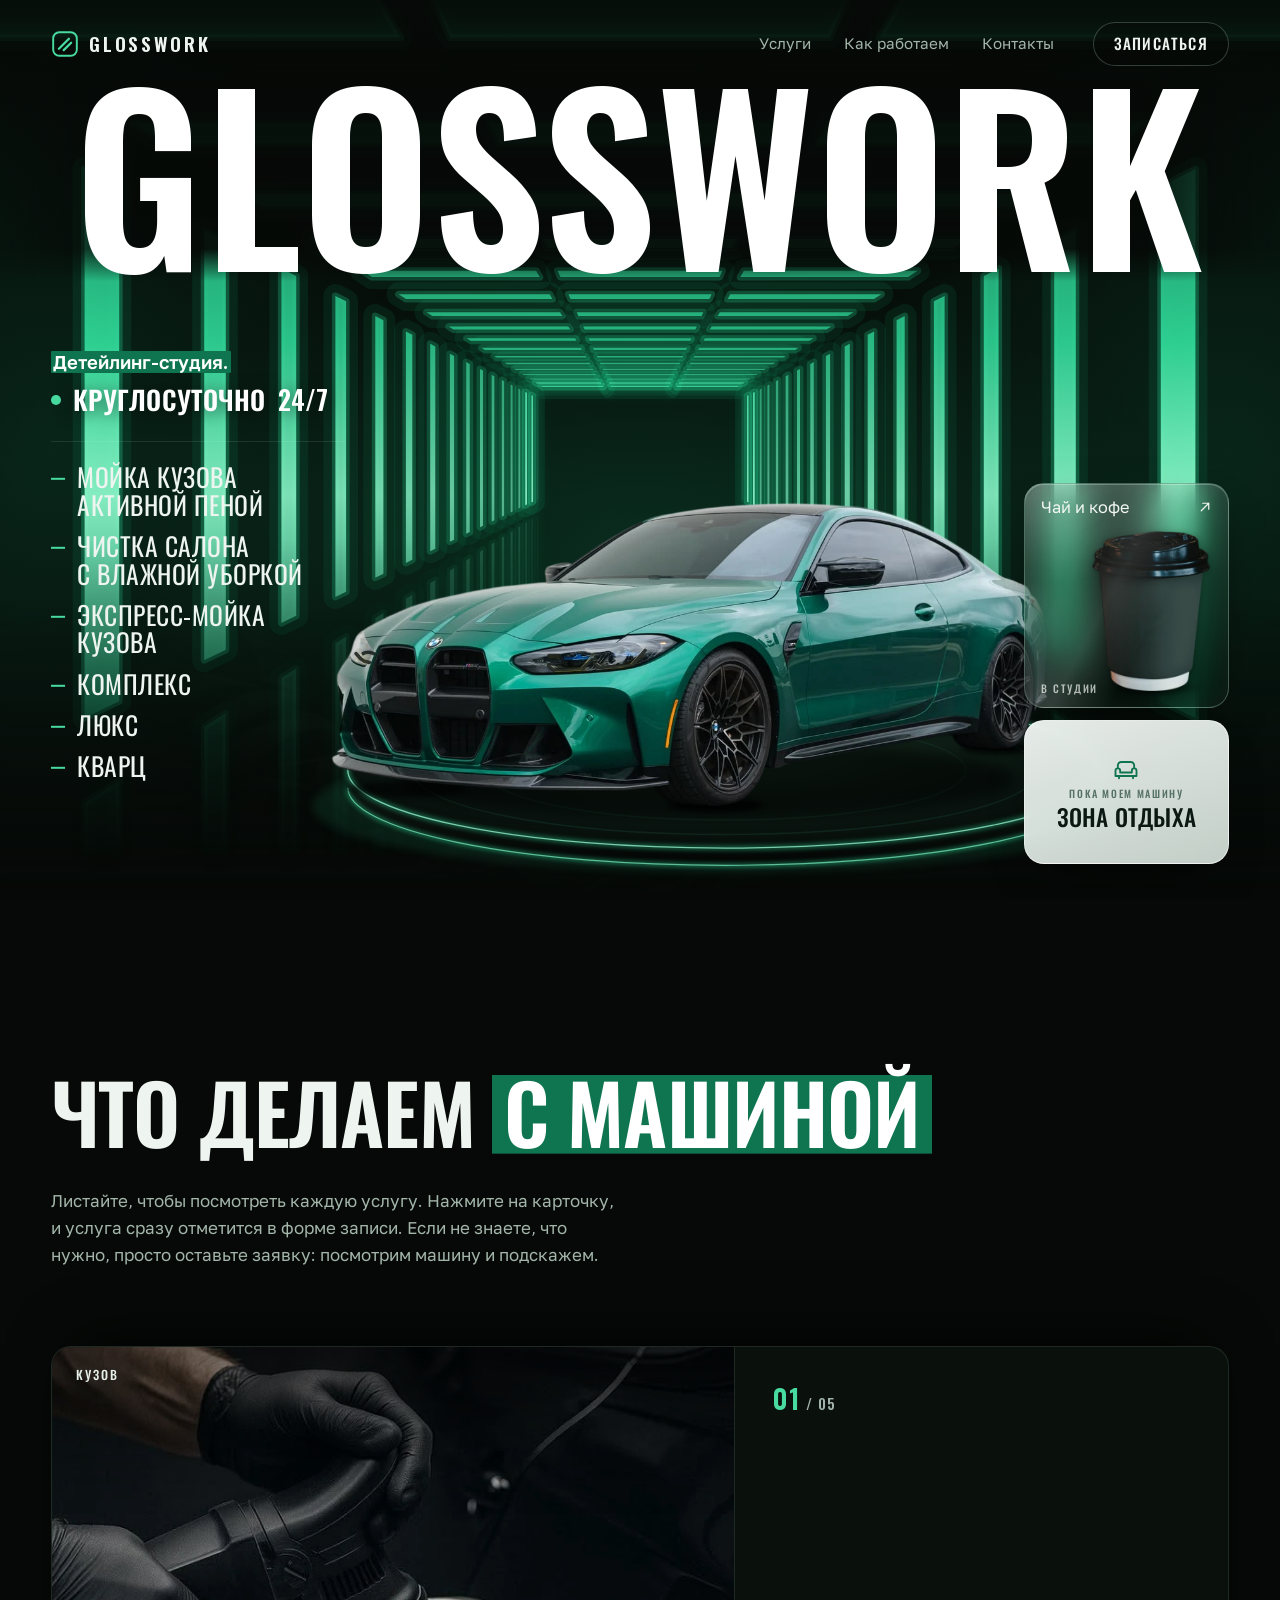
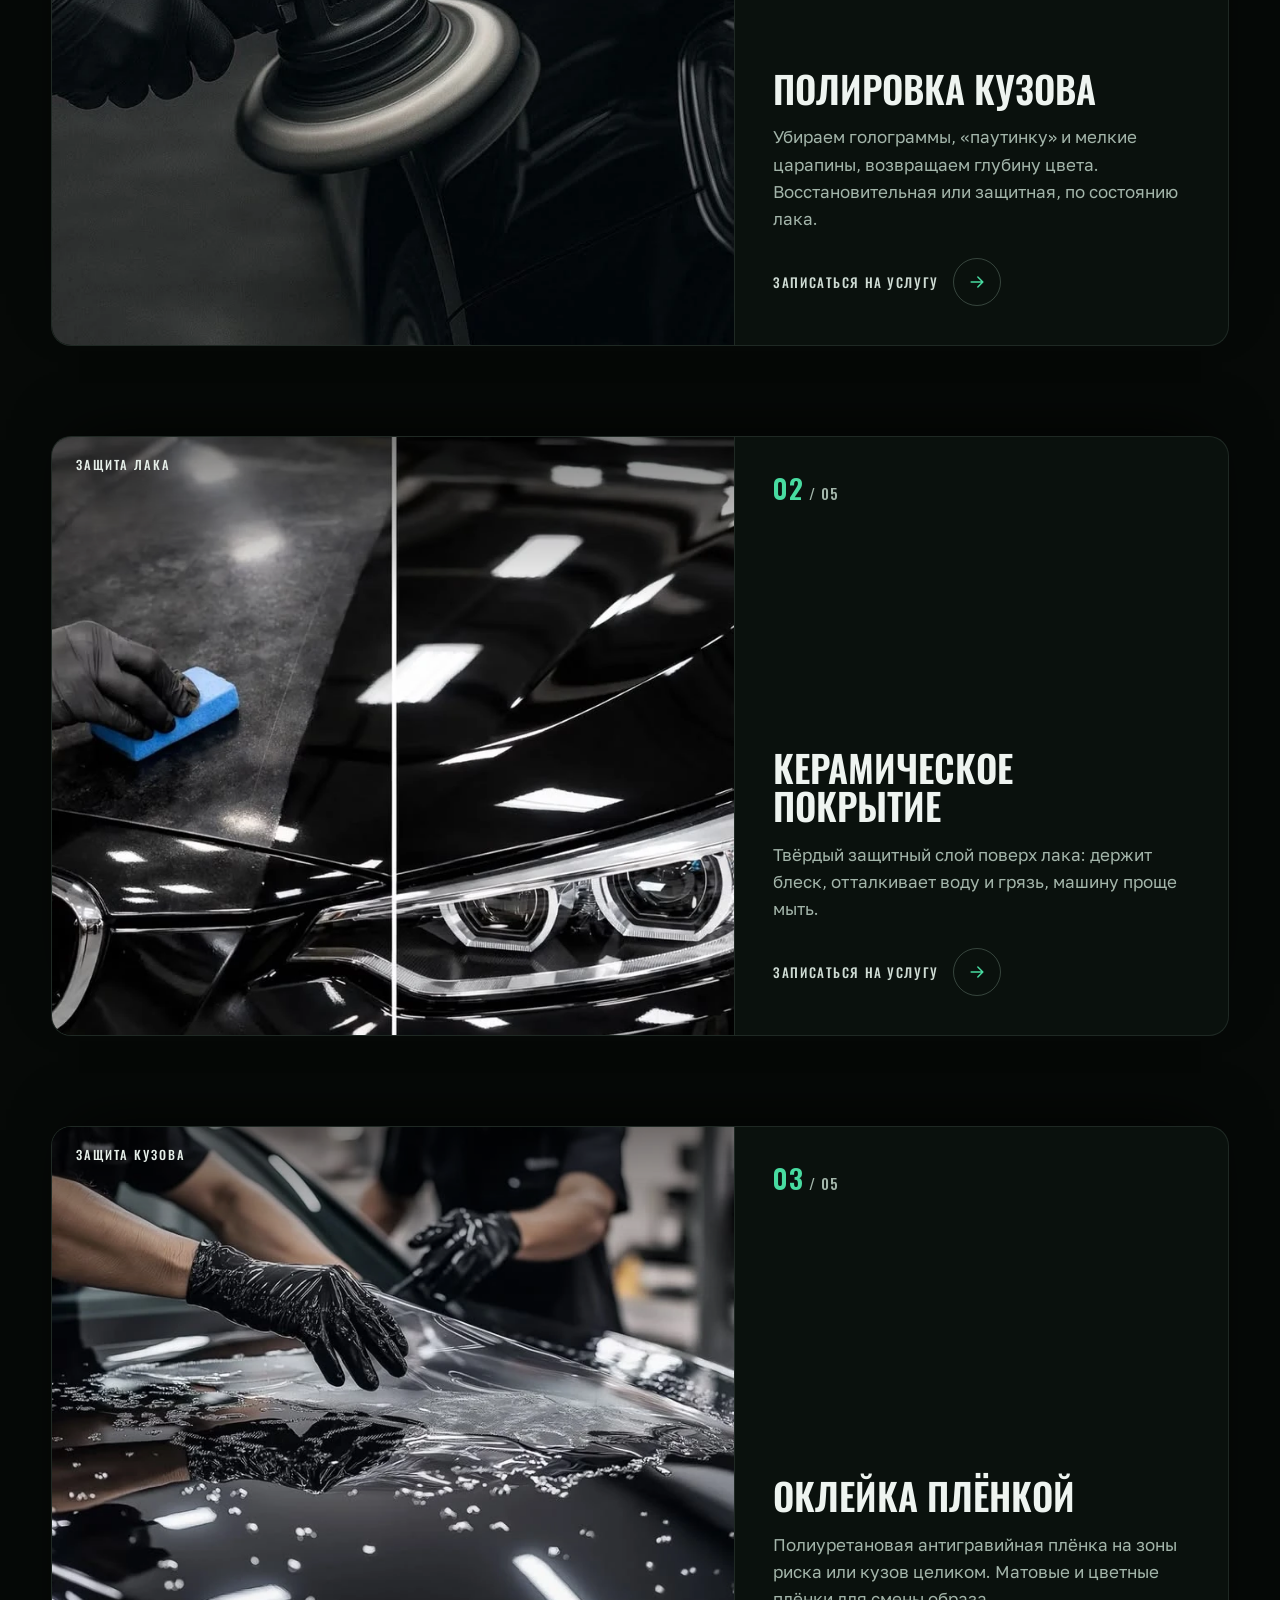
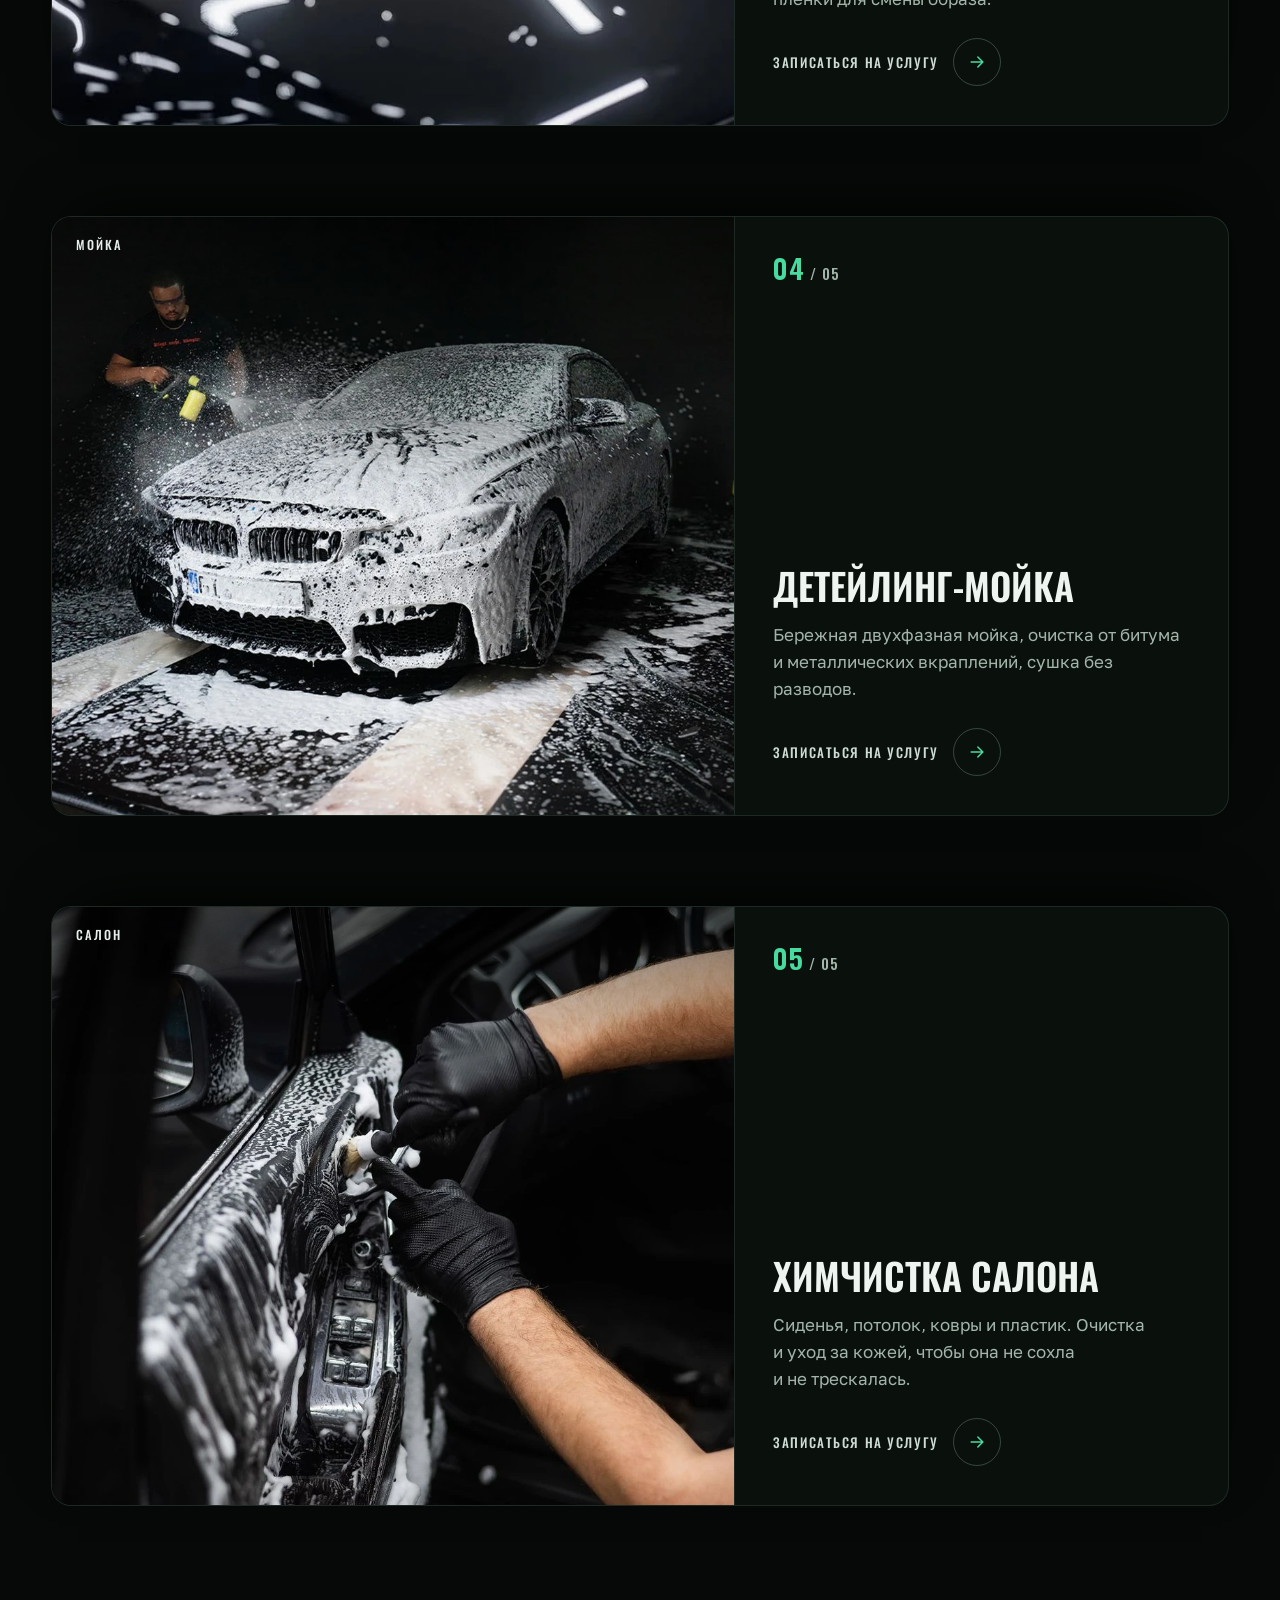
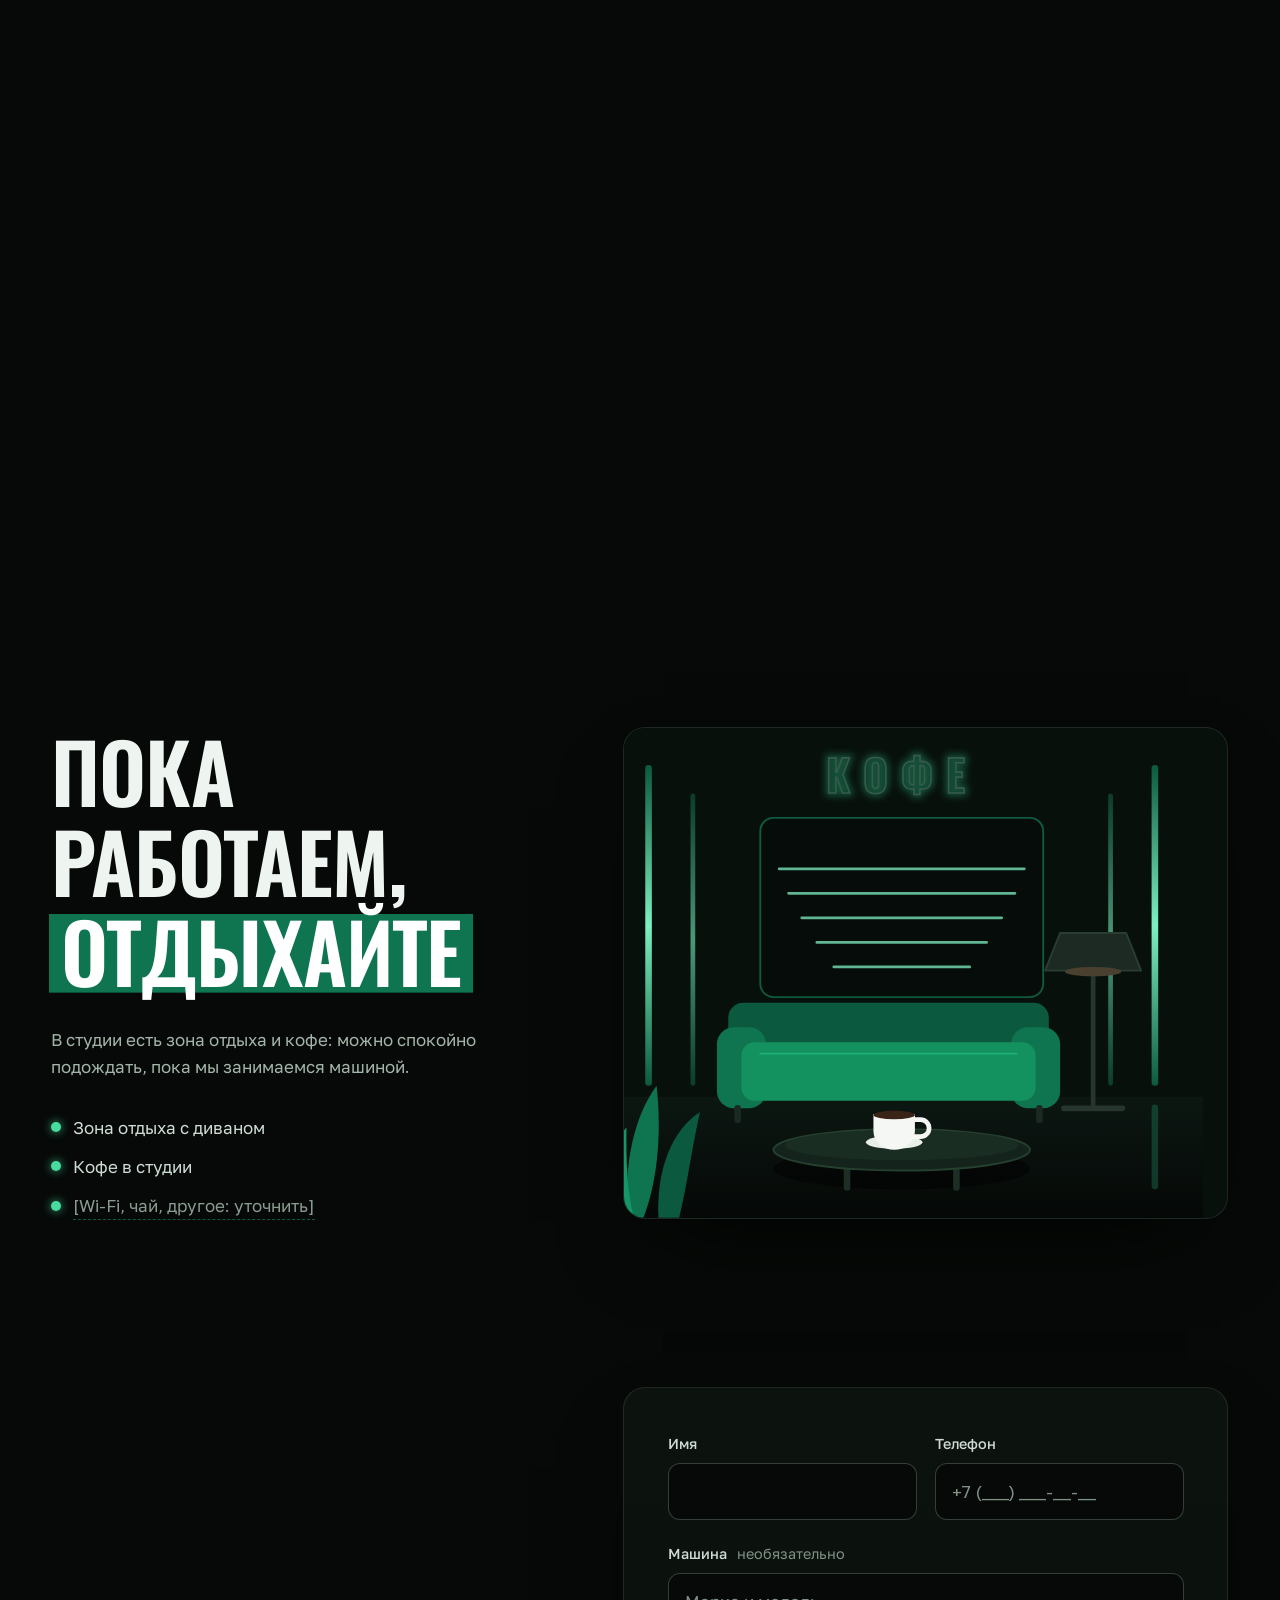
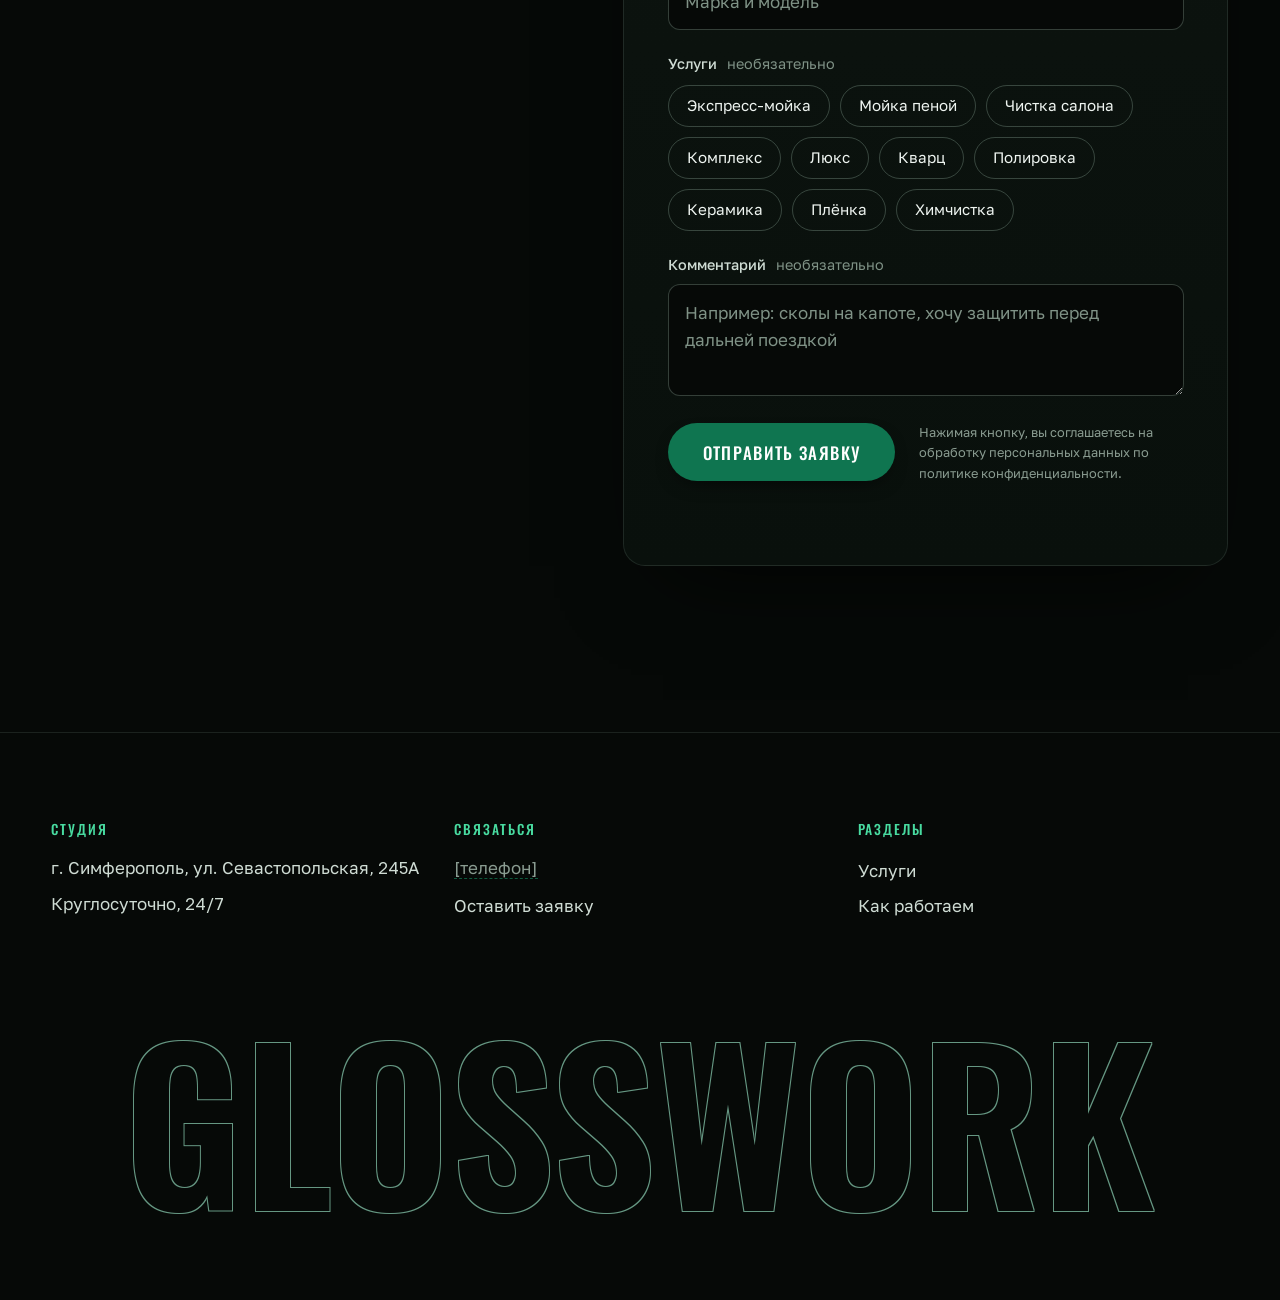
==== commit a4c579ae: "Добавлена политика конфиденциальности, адрес студии в подвале Co-Authored-By: Claude Sonnet 5.5 <nor" ====
--- a/index.html
+++ b/index.html
@@ -344,7 +344,7 @@
           <div class="hp" aria-hidden="true"><label>Компания <input type="text" name="company" tabindex="-1" autocomplete="off"></label></div>
           <div class="book__foot">
             <button class="btn btn--solid btn--lg" type="submit"><span data-roll>Отправить заявку</span></button>
-            <p class="book__legal">Нажимая кнопку, вы соглашаетесь на обработку персональных данных по <a class="tbd" href="#">[политике конфиденциальности]</a>.</p>
+            <p class="book__legal">Нажимая кнопку, вы соглашаетесь на обработку персональных данных по <a href="privacy.html">политике конфиденциальности</a>.</p>
           </div>
           <p class="form__msg" role="status" aria-live="polite"></p>
         </form>
@@ -356,7 +356,7 @@
     <div class="wrap foot__grid">
       <div class="foot__col">
         <h2 class="foot__h">Студия</h2>
-        <p><span class="tbd">[город, адрес студии]</span></p>
+        <p>г. Симферополь, ул. Севастопольская, 245А</p>
         <p>Круглосуточно, 24/7</p>
       </div>
       <div class="foot__col">
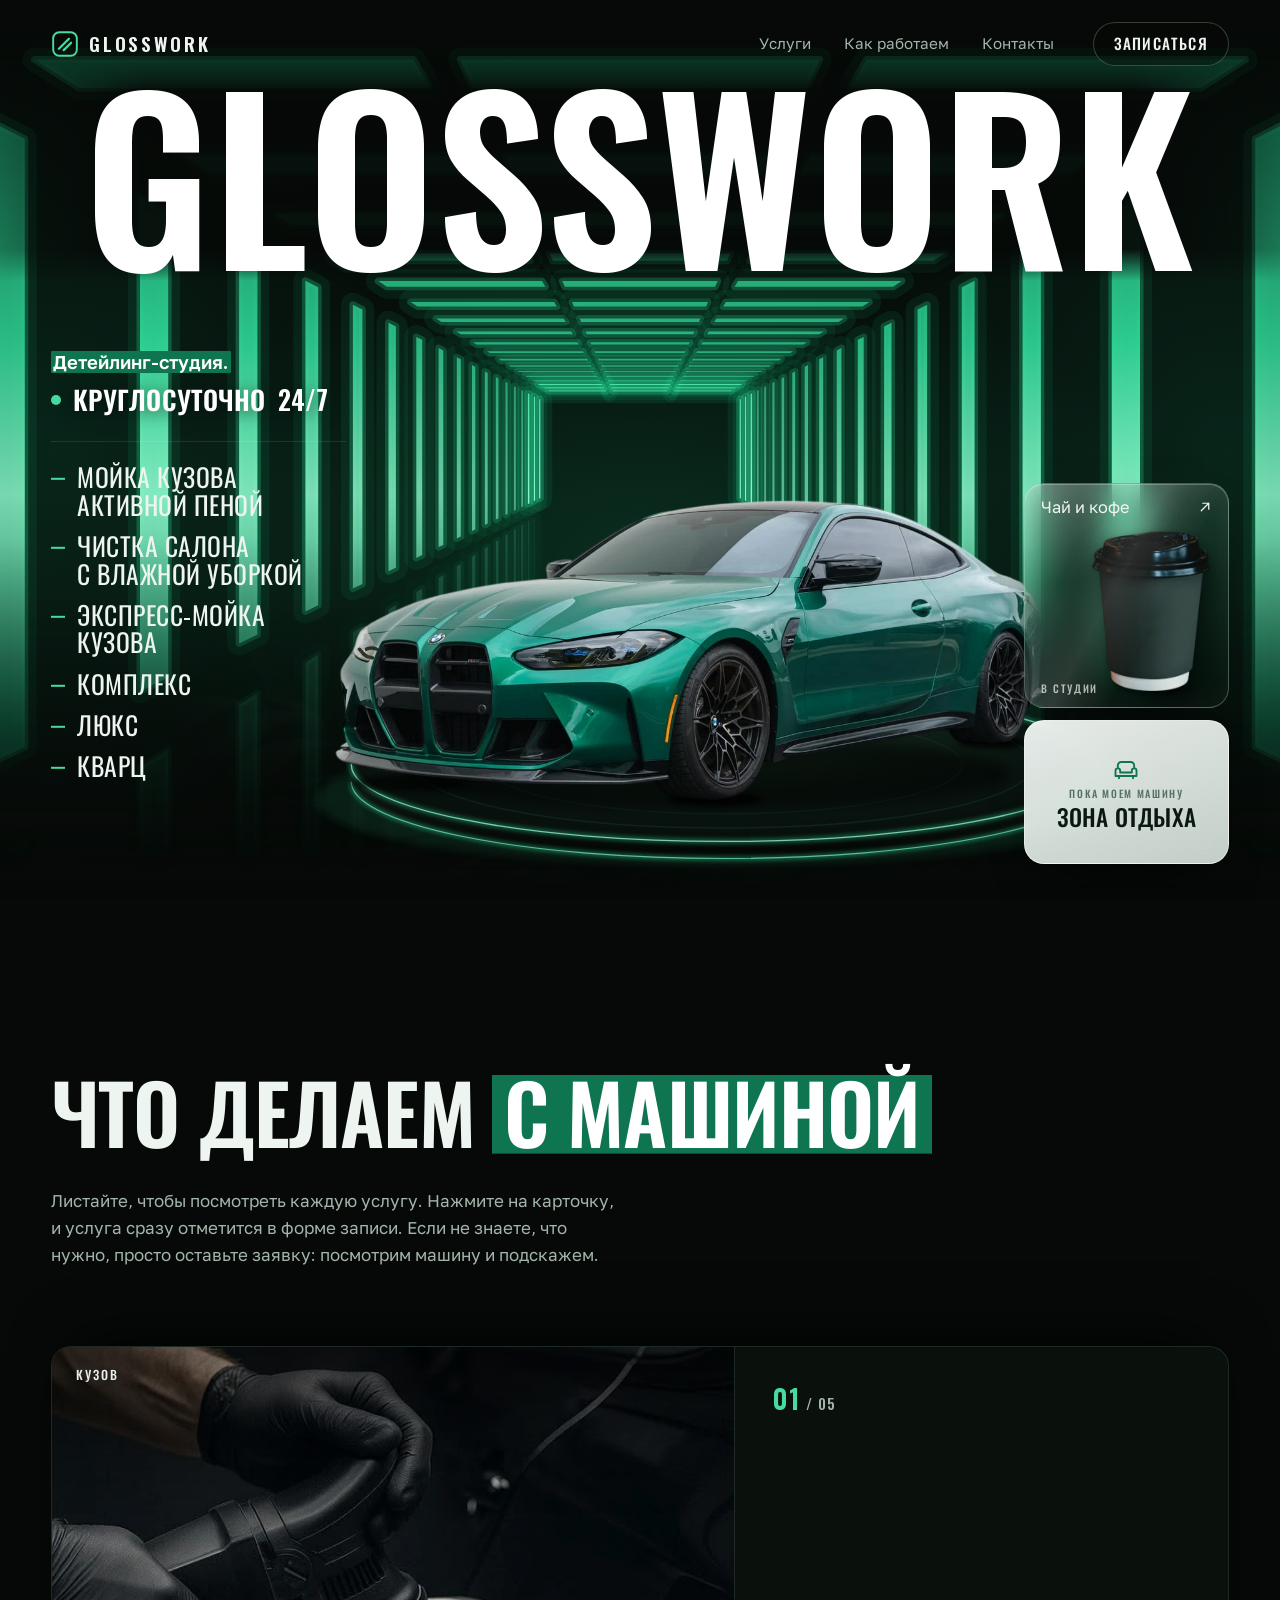
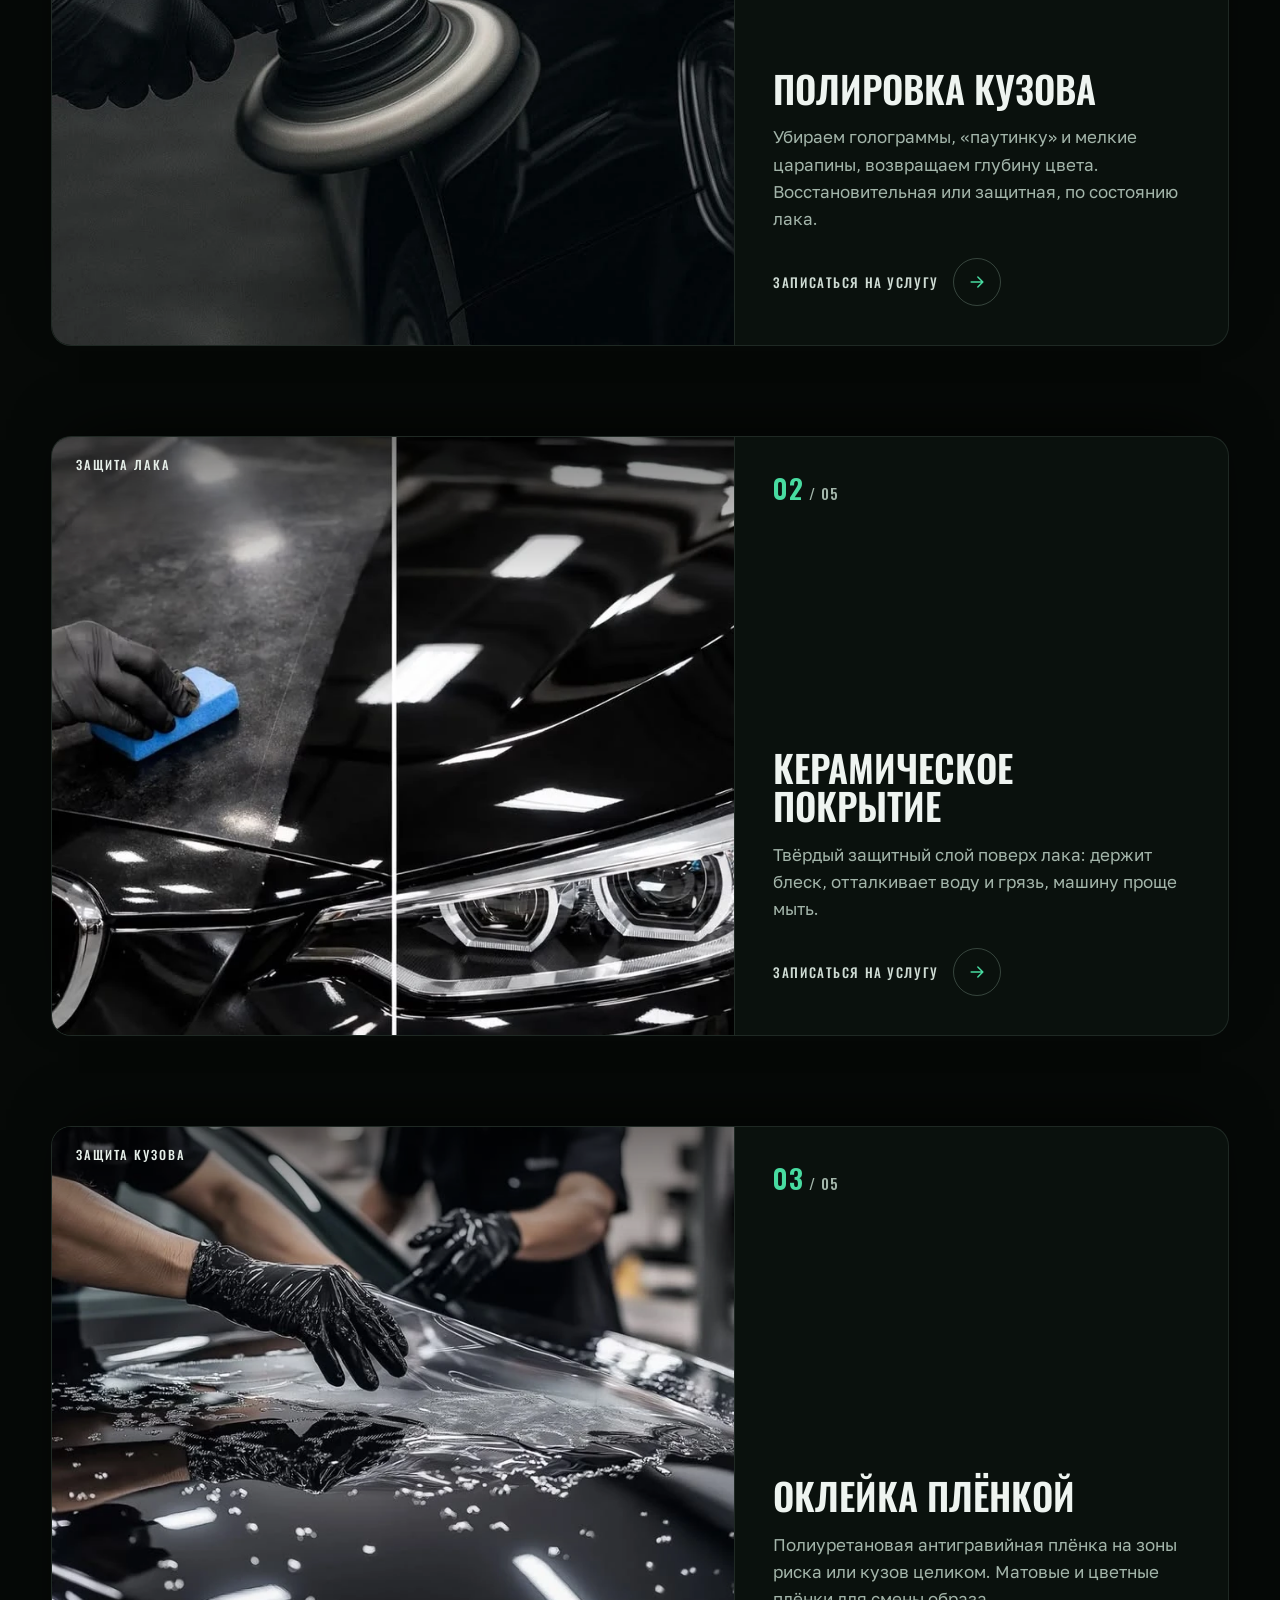
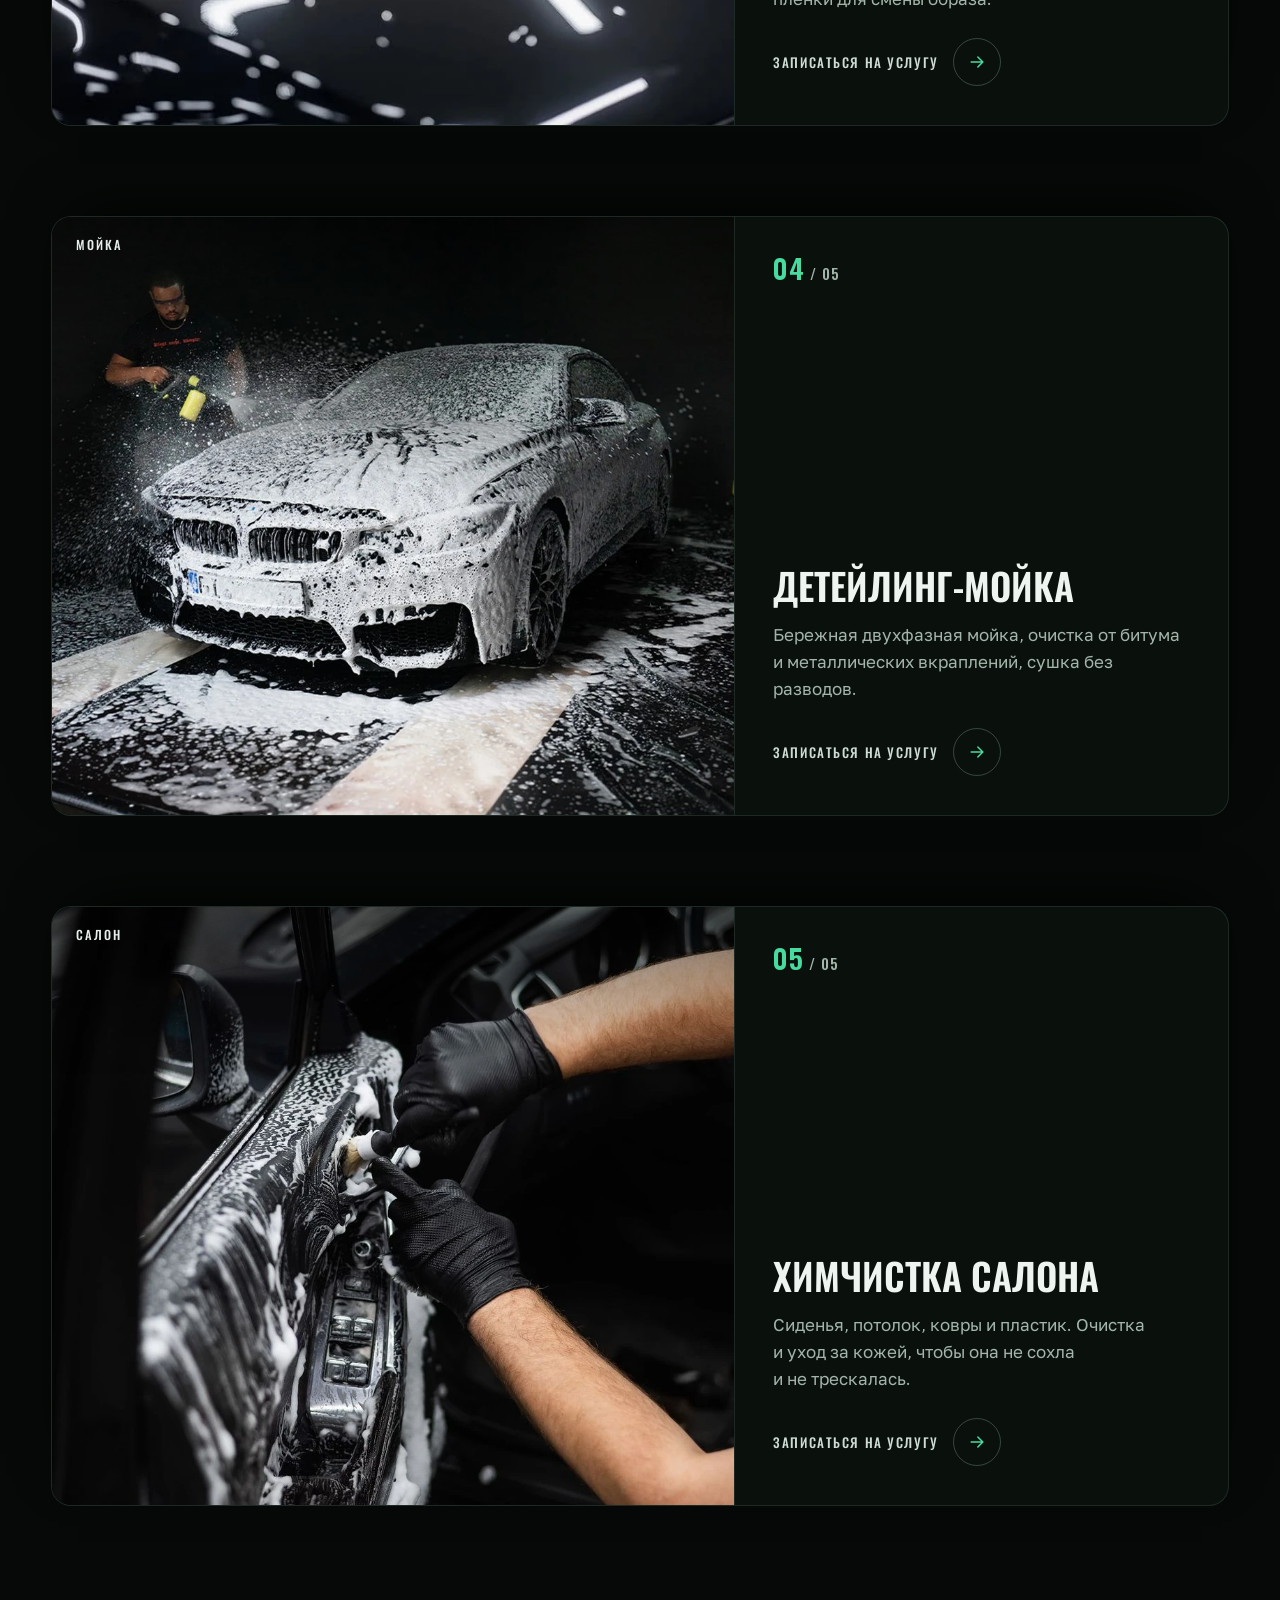
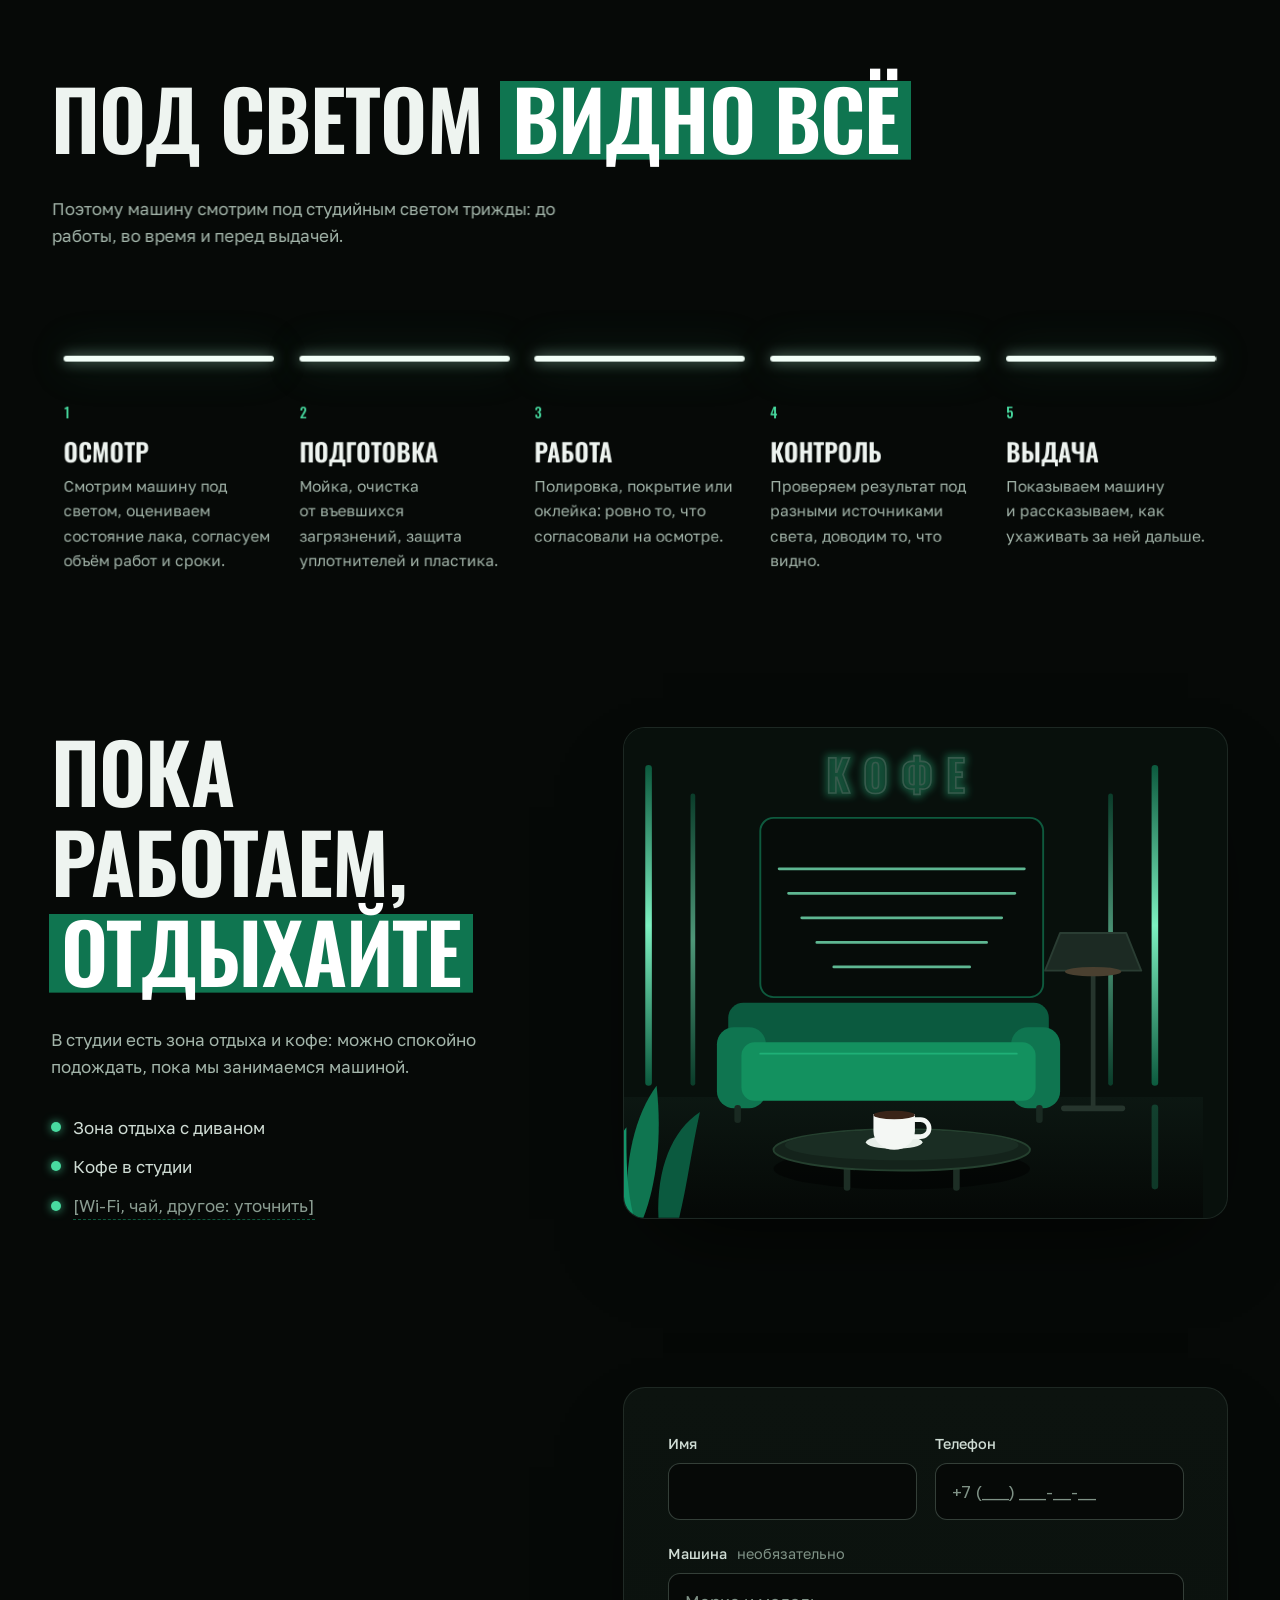
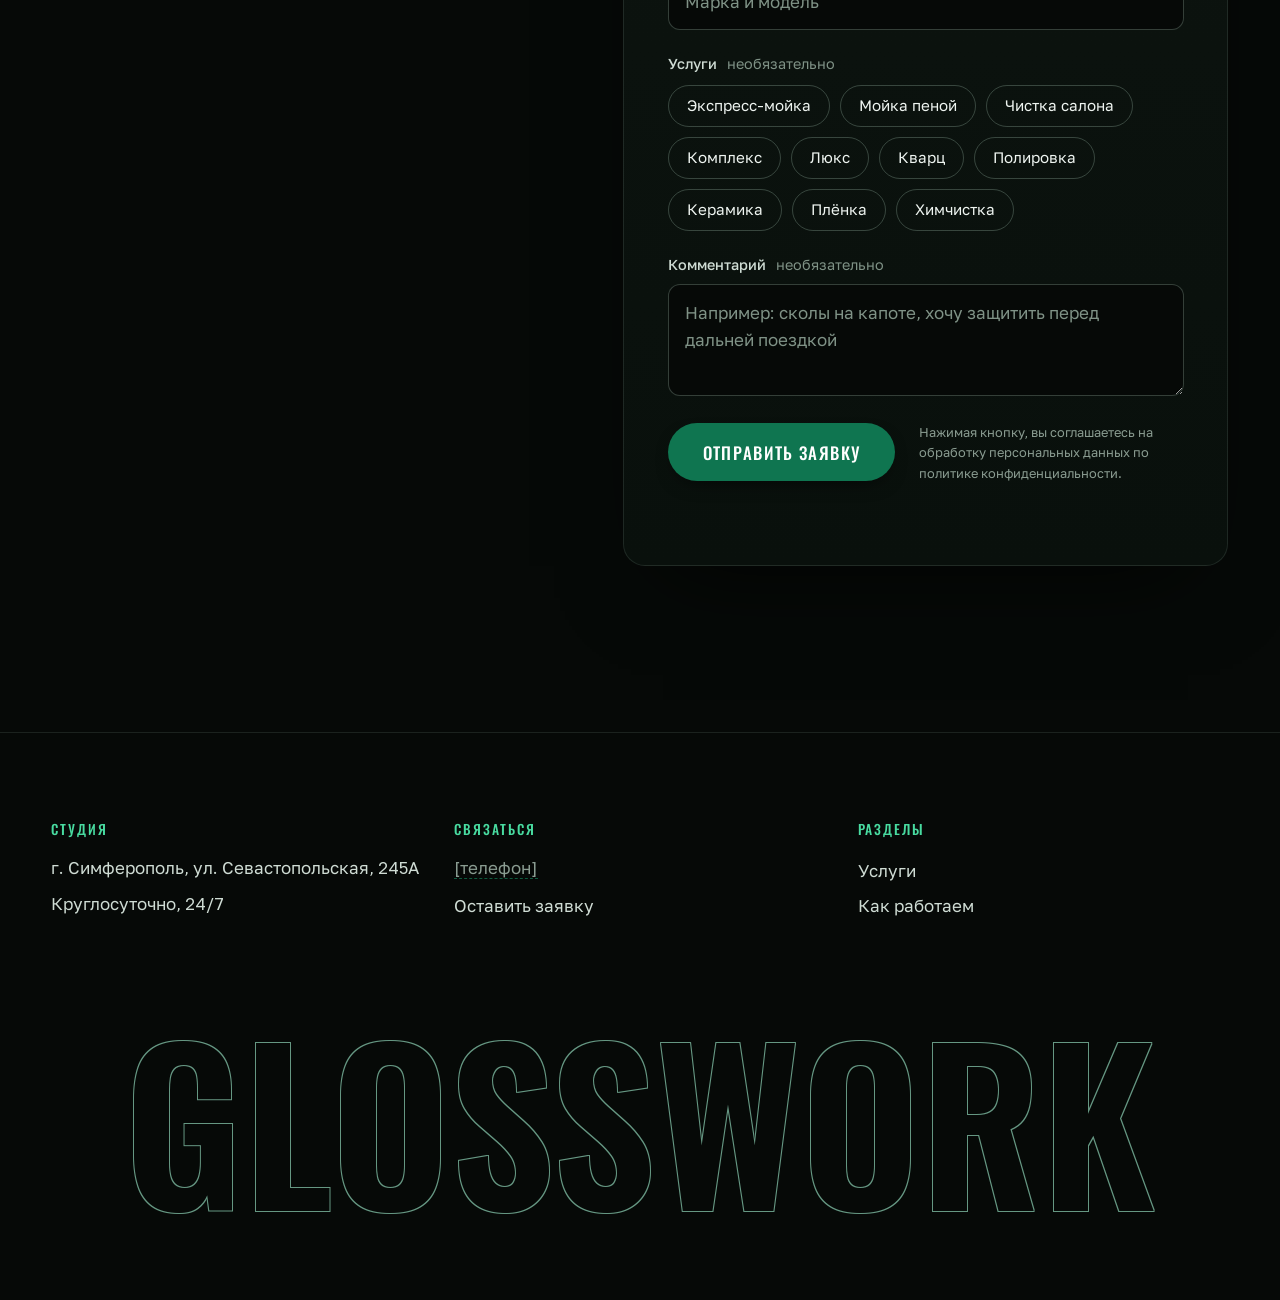
==== commit 39935bad: "Метка версии у стилей и скрипта, чтобы браузеры не показывали старый кэш Co-Authored-By: Claude Opus" ====
--- a/index.html
+++ b/index.html
@@ -8,7 +8,7 @@
   <meta name="theme-color" content="#060907">
   <link rel="preload" href="assets/fonts/oswald-latin.woff2" as="font" type="font/woff2" crossorigin>
   <link rel="preload" href="assets/car-m4.webp" as="image" type="image/webp">
-  <link rel="stylesheet" href="styles.css">
+  <link rel="stylesheet" href="styles.css?v=20261123">
 </head>
 <body>
   <a class="skip" href="#zapis">К форме записи</a>
@@ -395,6 +395,6 @@
     </div>
   </dialog>
 
-  <script src="main.js" defer></script>
+  <script src="main.js?v=20261123" defer></script>
 </body>
 </html>
--- a/styles.css
+++ b/styles.css
@@ -441,7 +441,9 @@
   font-size: 0.95rem;
   transition: background-color 0.3s var(--ease-out), border-color 0.3s;
 }
-.chip:hover .chip__face { border-color: var(--green-300); }
+@media (hover: hover) {
+  .chip:hover .chip__face { border-color: var(--green-300); }
+}
 .chip input:checked + .chip__face { background: var(--green-600); border-color: var(--green-600); color: #fff; }
 .chip input:focus-visible + .chip__face { outline: 2px solid var(--green-300); outline-offset: 3px; }
 /* Price tag: pops up over the chip with the same amber as the M4 running lights */
@@ -461,9 +463,12 @@
   background: rgba(30, 15, 4, 0.94); border-right: 1px solid #ff9a2e; border-bottom: 1px solid #ff9a2e;
 }
 .chip__price--tbd { font: 500 0.8rem/1 var(--body); letter-spacing: 0; color: #e9cfa6; }
-.chip:hover .chip__price, .chip:has(input:focus-visible) .chip__price {
+.chip:has(input:focus-visible) .chip__price {
   opacity: 1; translate: -50% 0; scale: 1;
   animation: neon 0.9s steps(1, end);
+}
+@media (hover: hover) {
+  .chip:hover .chip__price { opacity: 1; translate: -50% 0; scale: 1; animation: neon 0.9s steps(1, end); }
 }
 @media (hover: none) {
   .chip:has(input:checked) .chip__price { opacity: 1; translate: -50% 0; scale: 1; animation: neon 0.9s steps(1, end); }
@@ -601,15 +606,17 @@
   .nav { padding-top: 16px; }
   .nav__links { display: none; }
   .nav__cta { margin-left: auto; height: 40px; padding: 0 16px; font-size: 0.85rem; }
-  .hero { padding-top: 92px; }
-  .hero__title { font-size: 17.4vw; }
-  .car { padding-top: 8px; }
+  .hero { padding-top: 88px; }
+  .hero__word, .hero__title::before { display: none; }
+  .hero__side { grid-row: 2; margin-top: 6px; }
+  .car { grid-row: 3; padding-top: 26px; }
   .car__frame { width: 96vw; max-width: none; }
   .hero__svc { grid-template-columns: 1fr; font-size: 1.3rem; }
-  .amen { grid-row: 5; width: auto; justify-self: stretch; grid-template-columns: 1fr 1fr; }
+  .amen { grid-row: 4; width: auto; justify-self: stretch; grid-template-columns: 1fr 1fr; margin-top: 18px; }
   .amen__card--tea, .amen__card--rest { height: 160px; }
   .amen__big { font-size: 1.2rem; }
   .gf__stage { width: 150vw; }
+  .services { padding-top: 72px; }
   .scard { top: calc(12px + var(--i) * 10px); height: auto; margin-bottom: 7vh; }
   .scard__card { grid-template-columns: 1fr; grid-template-rows: 58vw auto; }
   .scard__body { border-left: 0; border-top: 1px solid var(--line); padding: 20px; }
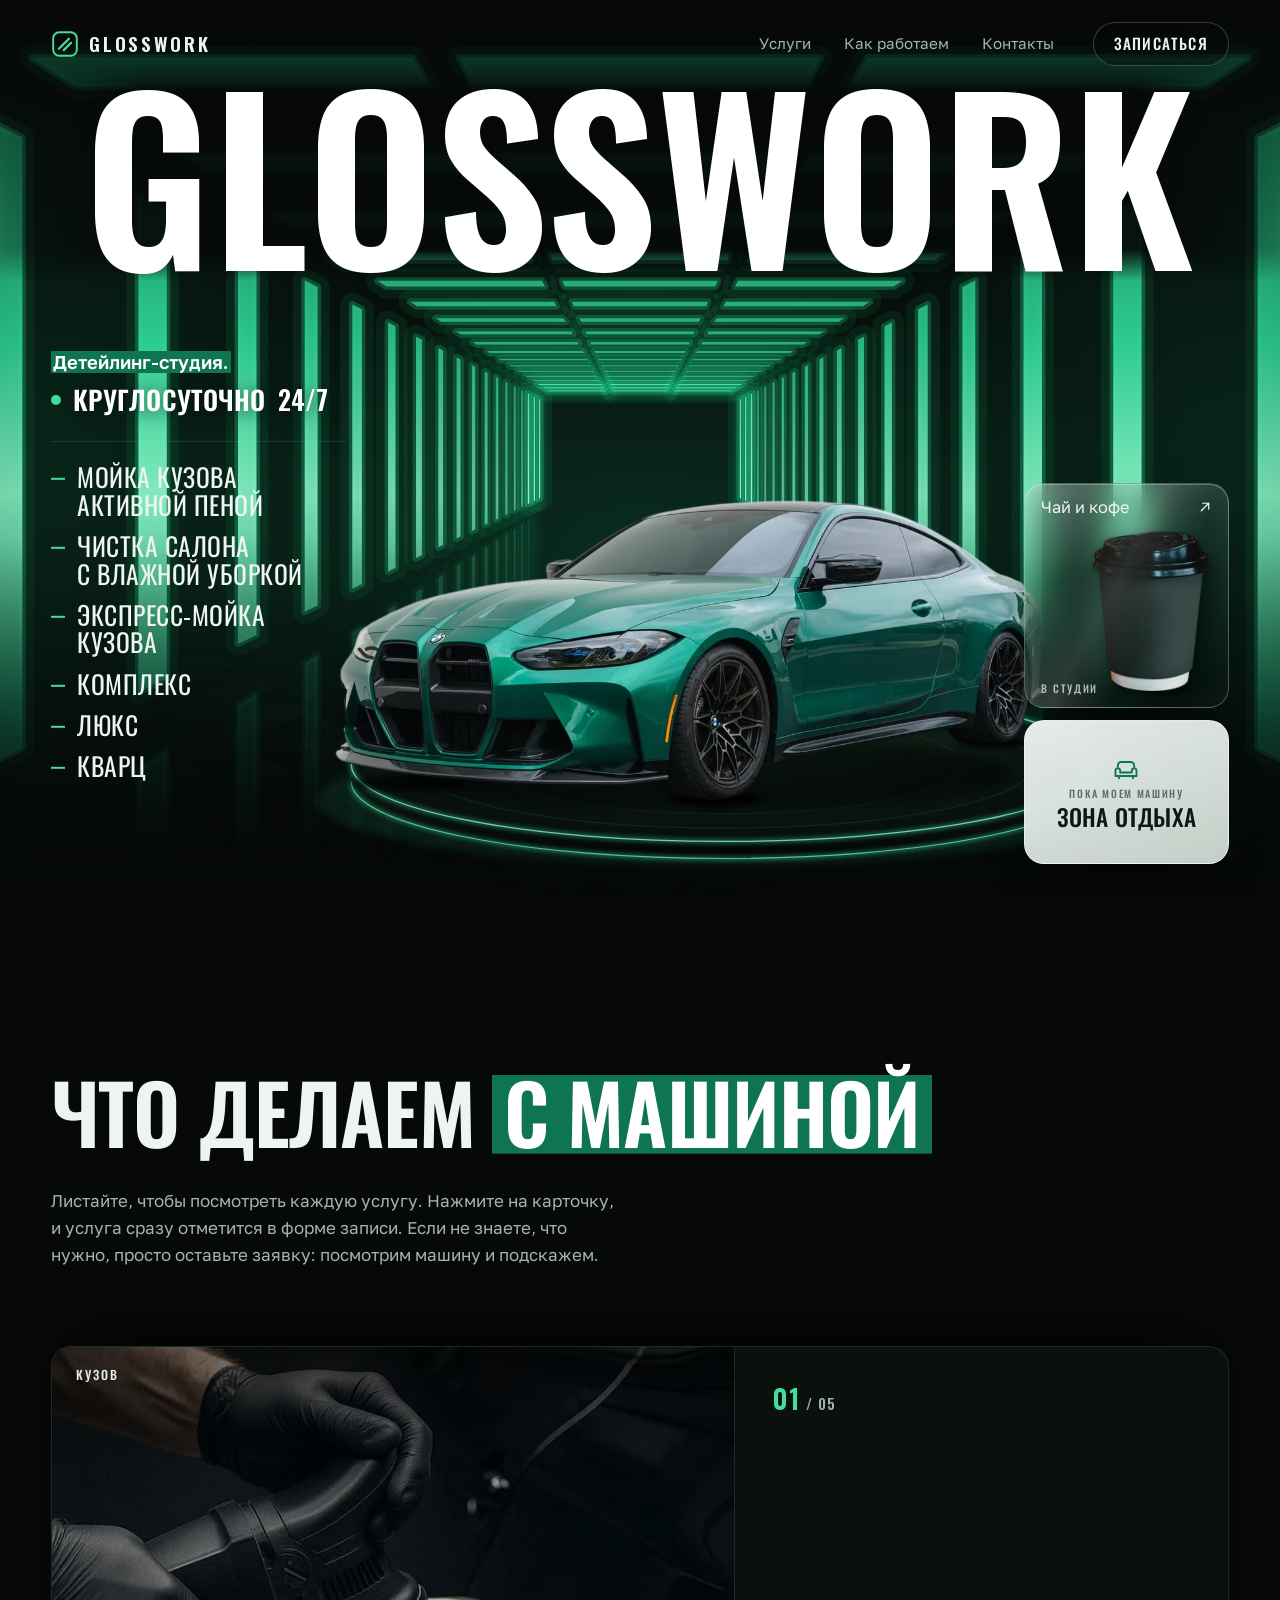
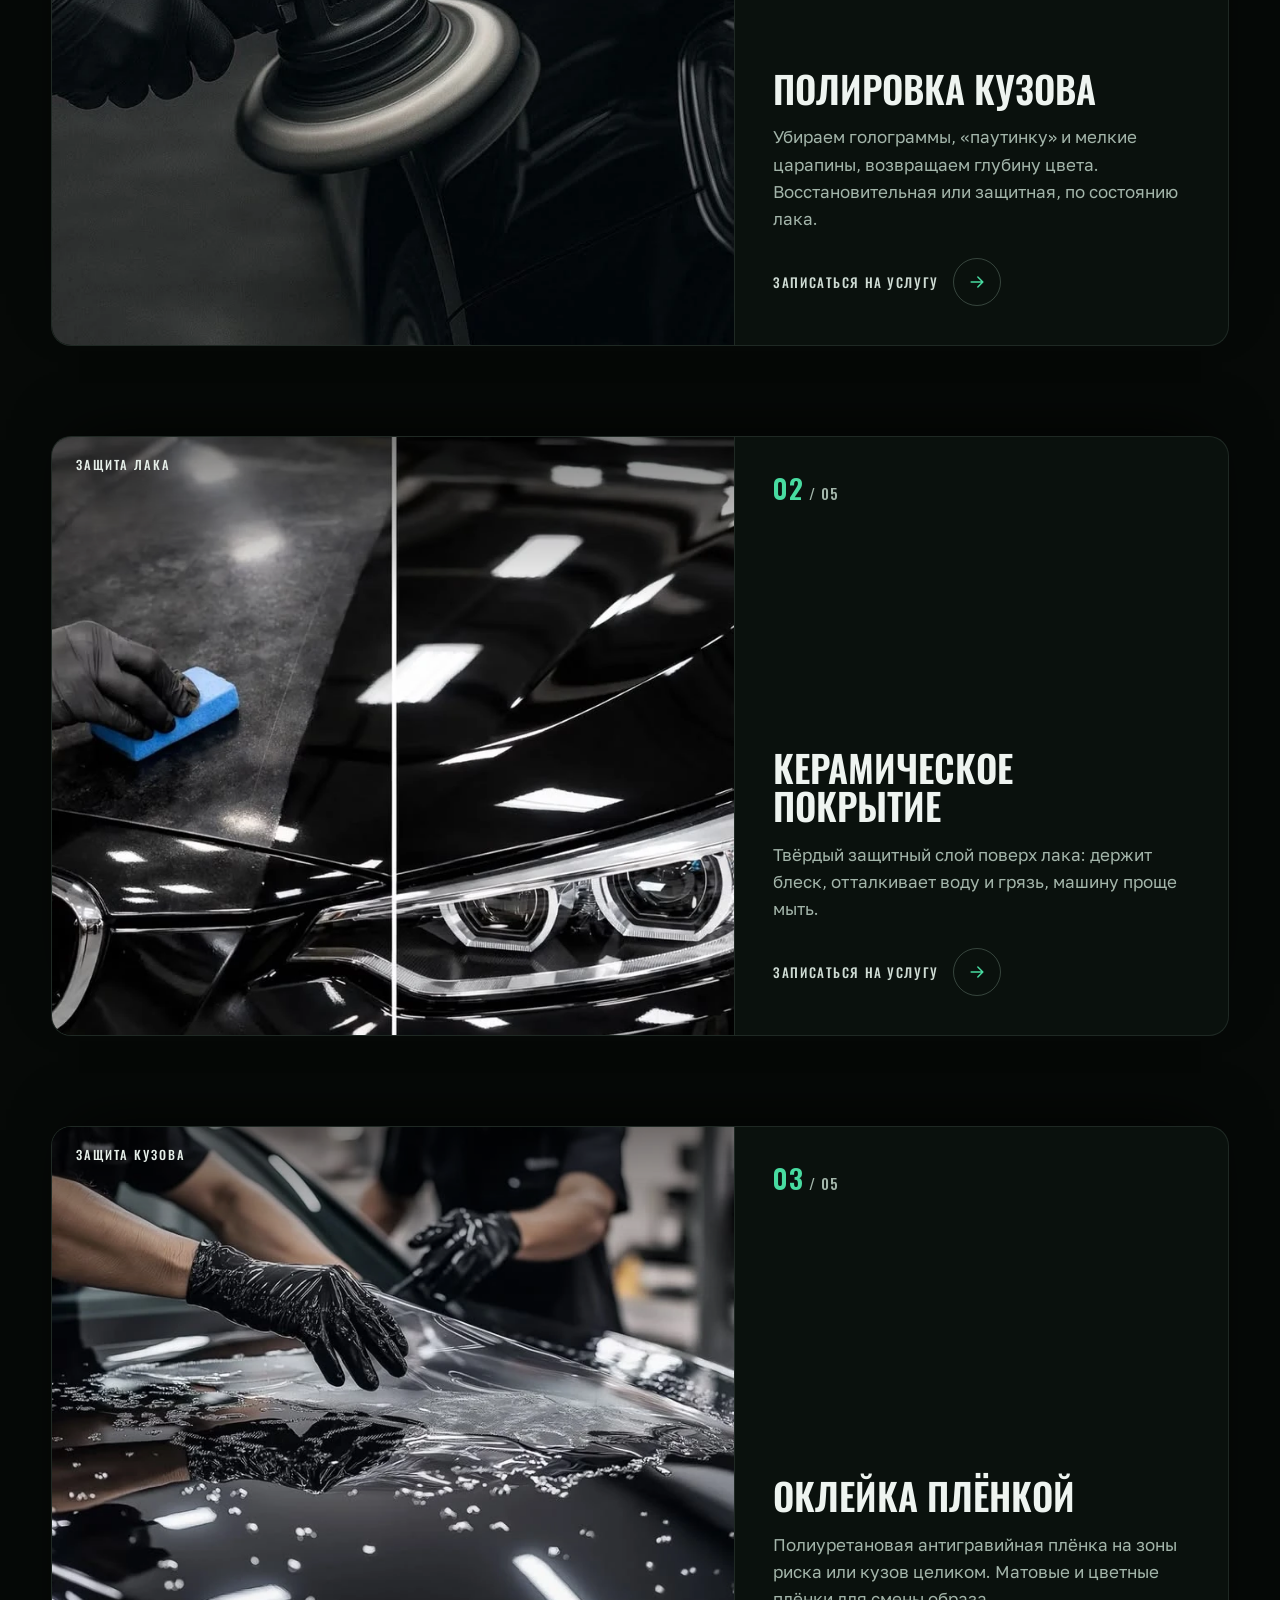
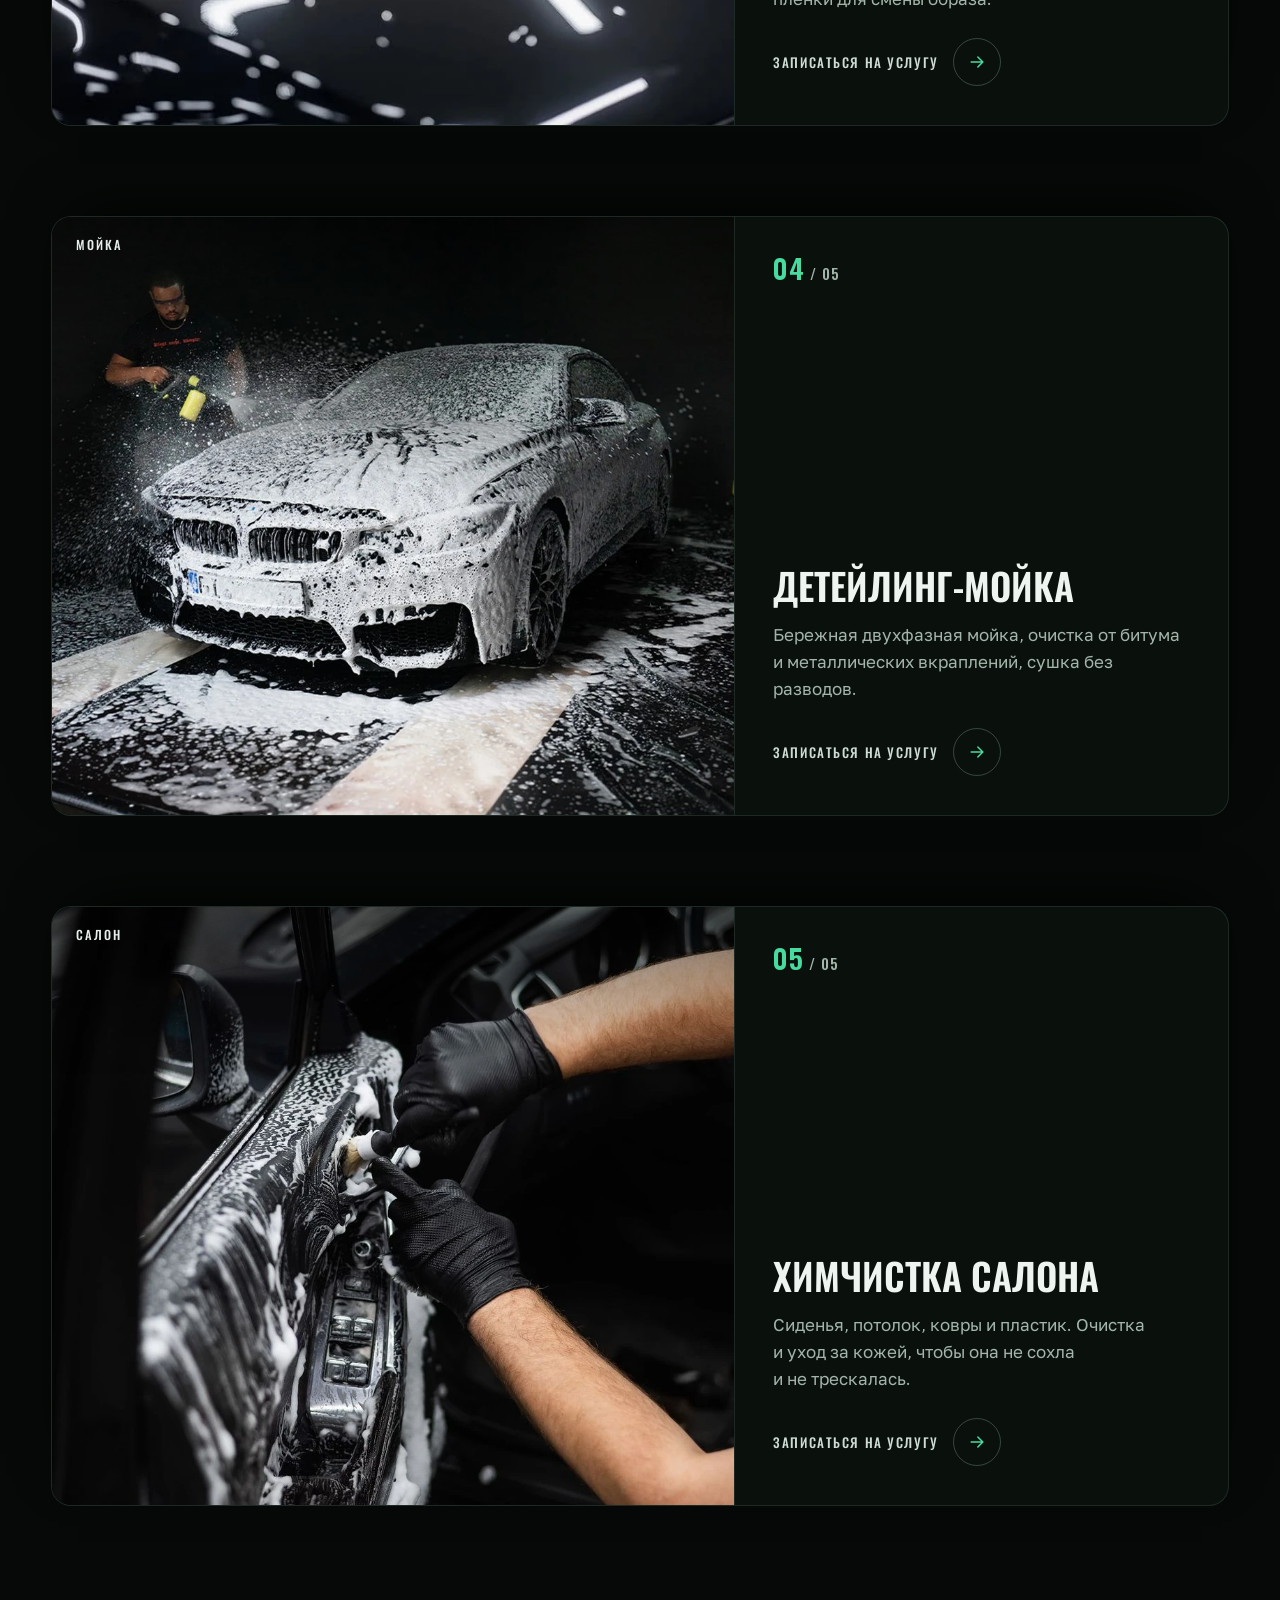
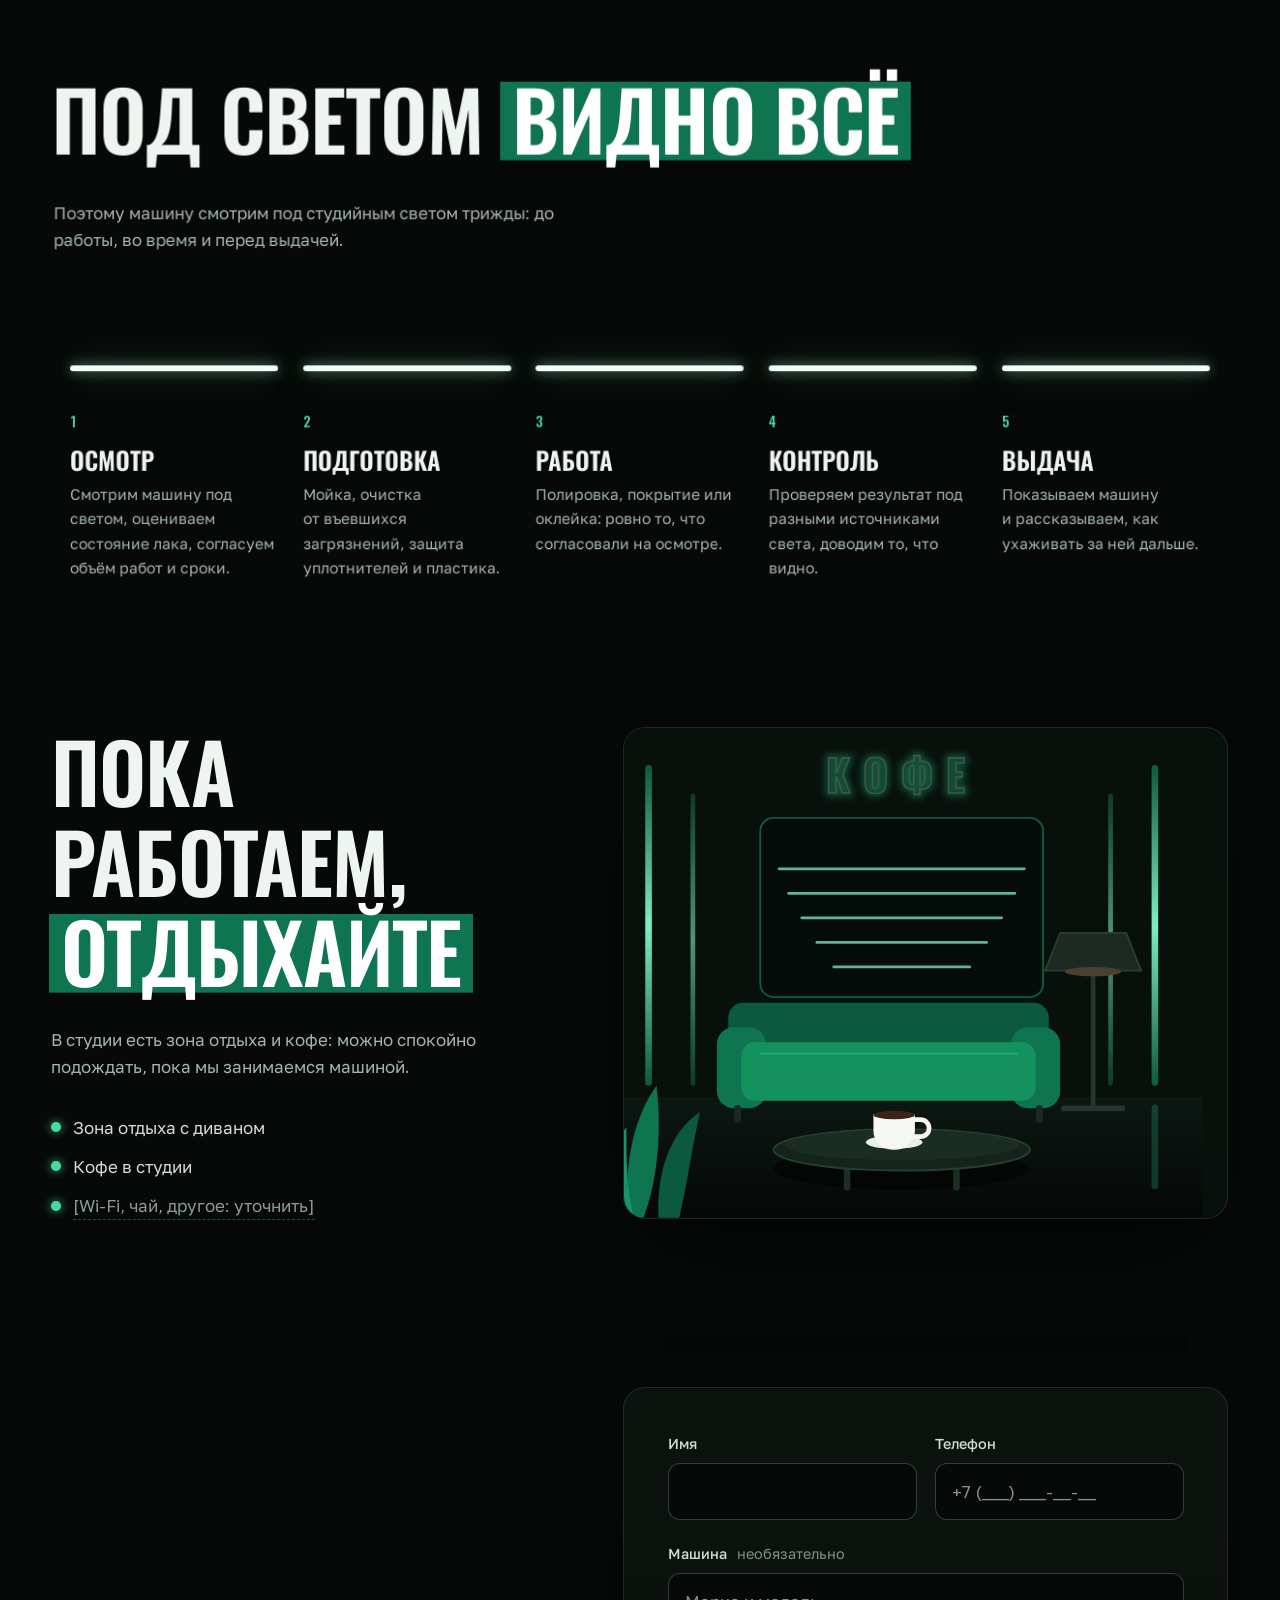
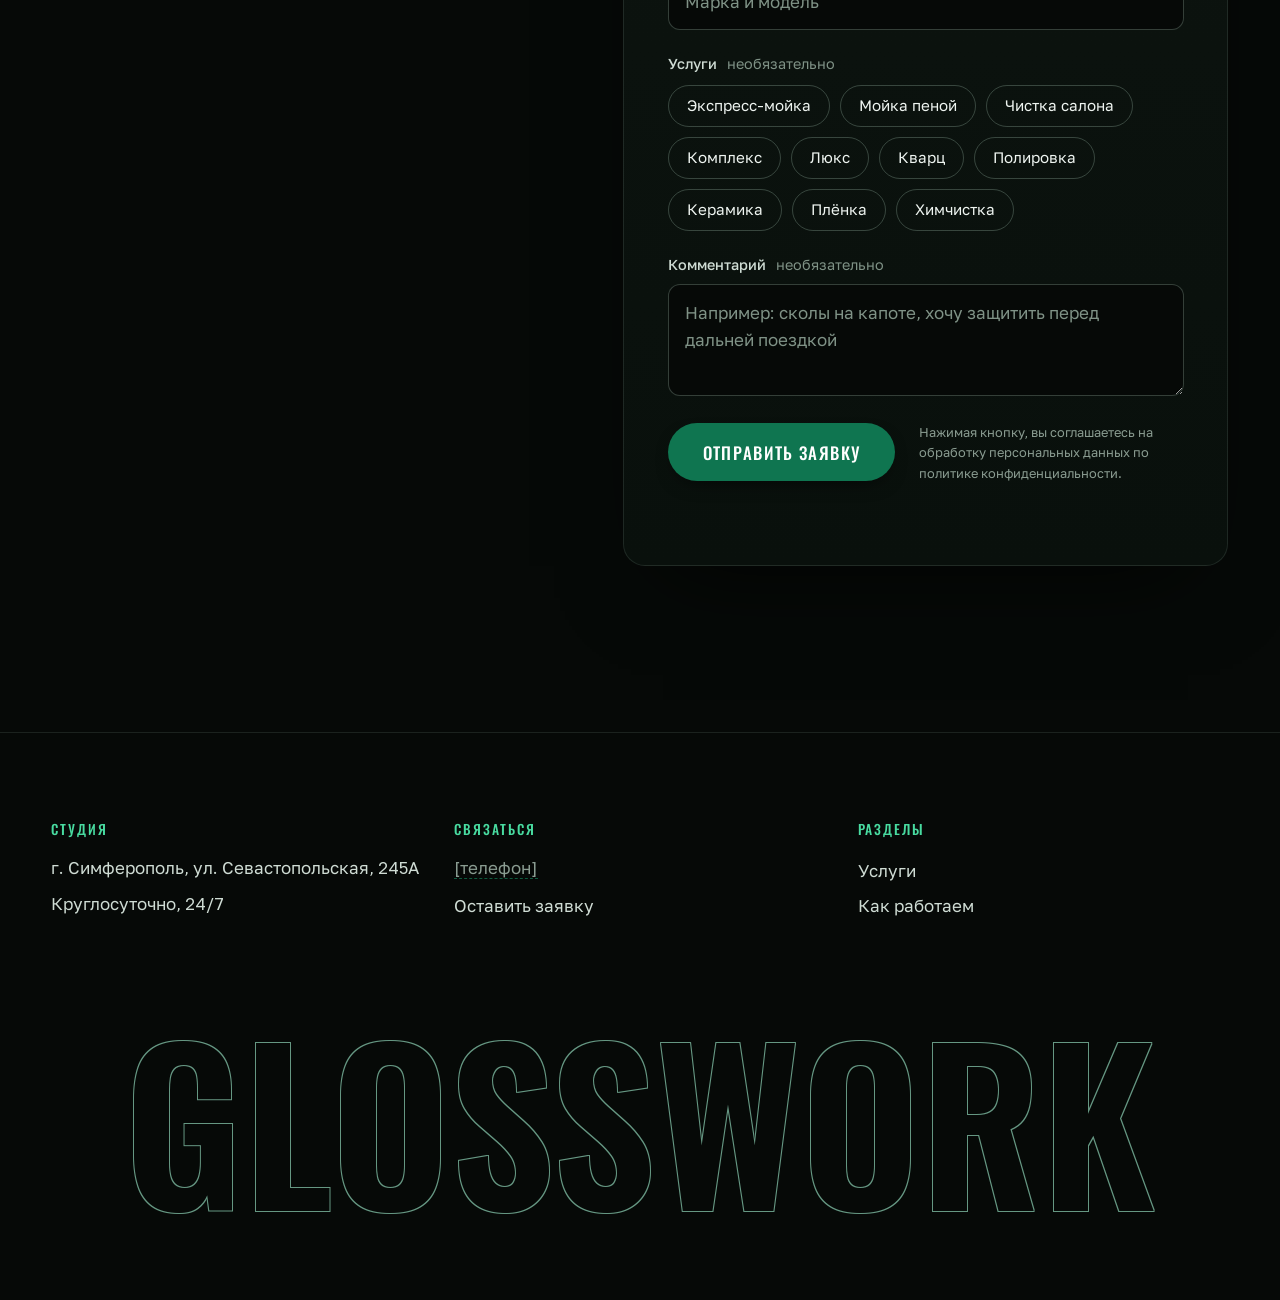
==== commit e467ca0e: "Эффекты работают в режиме энергосбережения, первый экран легче на телефонах - prefers-reduced-motion" ====
--- a/index.html
+++ b/index.html
@@ -8,7 +8,7 @@
   <meta name="theme-color" content="#060907">
   <link rel="preload" href="assets/fonts/oswald-latin.woff2" as="font" type="font/woff2" crossorigin>
   <link rel="preload" href="assets/car-m4.webp" as="image" type="image/webp">
-  <link rel="stylesheet" href="styles.css?v=20261123">
+  <link rel="stylesheet" href="styles.css?v=20261123b">
 </head>
 <body>
   <a class="skip" href="#zapis">К форме записи</a>
@@ -395,6 +395,6 @@
     </div>
   </dialog>
 
-  <script src="main.js?v=20261123" defer></script>
+  <script src="main.js?v=20261123b" defer></script>
 </body>
 </html>
--- a/styles.css
+++ b/styles.css
@@ -631,6 +631,20 @@
   .foot__grid { grid-template-columns: 1fr; }
 }
 
+/* Phones: drop the costliest layers on the first screen. A live blur over the moving tunnel and a
+   24px glow stroke on every bar are what made it stutter; the look stays, the cards just get denser glass. */
+@media (hover: none), (pointer: coarse) {
+  .tunnel__halo-wide { display: none; }
+  .tunnel__halo { stroke-width: 9; stroke-opacity: 0.36; }
+  .amen__card--tea {
+    -webkit-backdrop-filter: none; backdrop-filter: none;
+    background:
+      radial-gradient(120% 85% at 12% -5%, rgba(255, 255, 255, 0.2), transparent 58%),
+      linear-gradient(160deg, rgba(58, 92, 75, 0.9), rgba(22, 40, 31, 0.94) 58%, rgba(8, 18, 13, 0.96));
+  }
+  .amen__card--rest { -webkit-backdrop-filter: none; backdrop-filter: none; }
+}
+
 @media (prefers-reduced-motion: reduce) {
   html { scroll-behavior: auto; }
   *, *::before, *::after { transition-duration: 0.01ms !important; animation-duration: 0.01ms !important; transition-delay: 0s !important; }
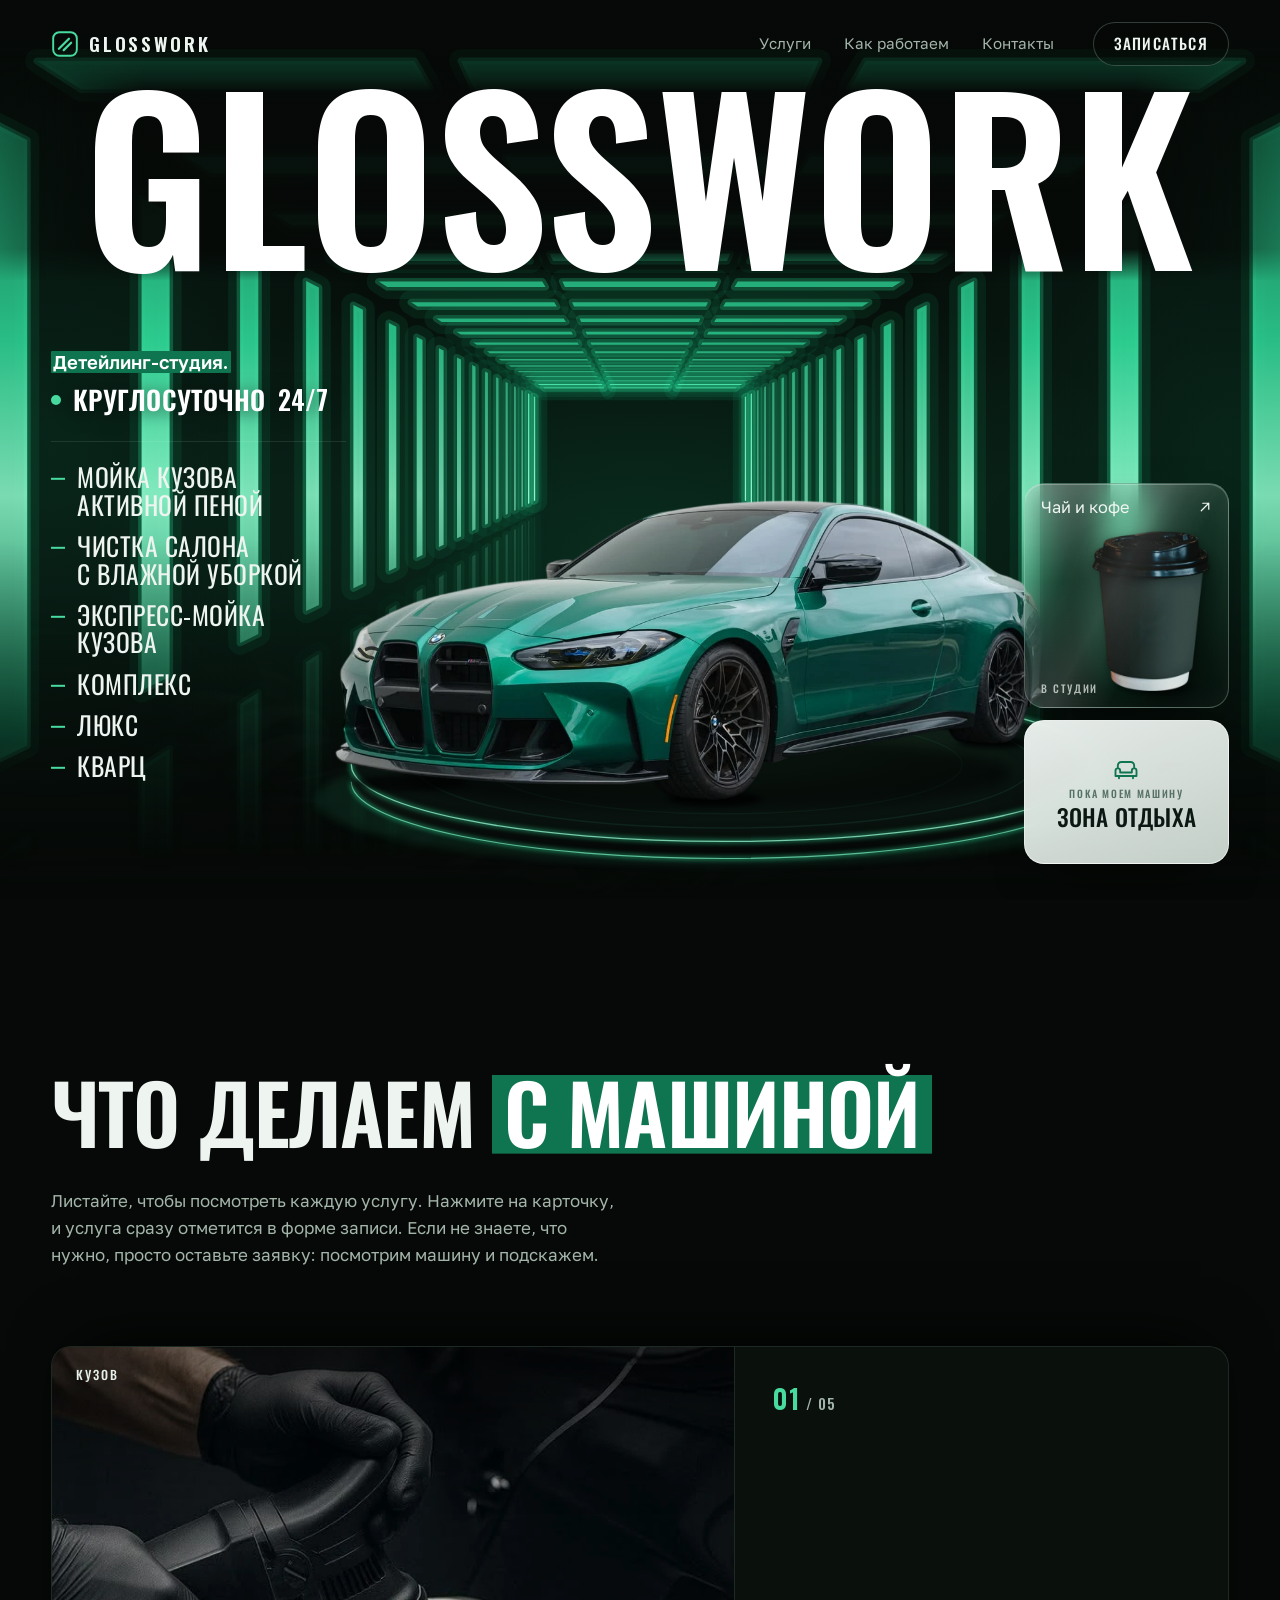
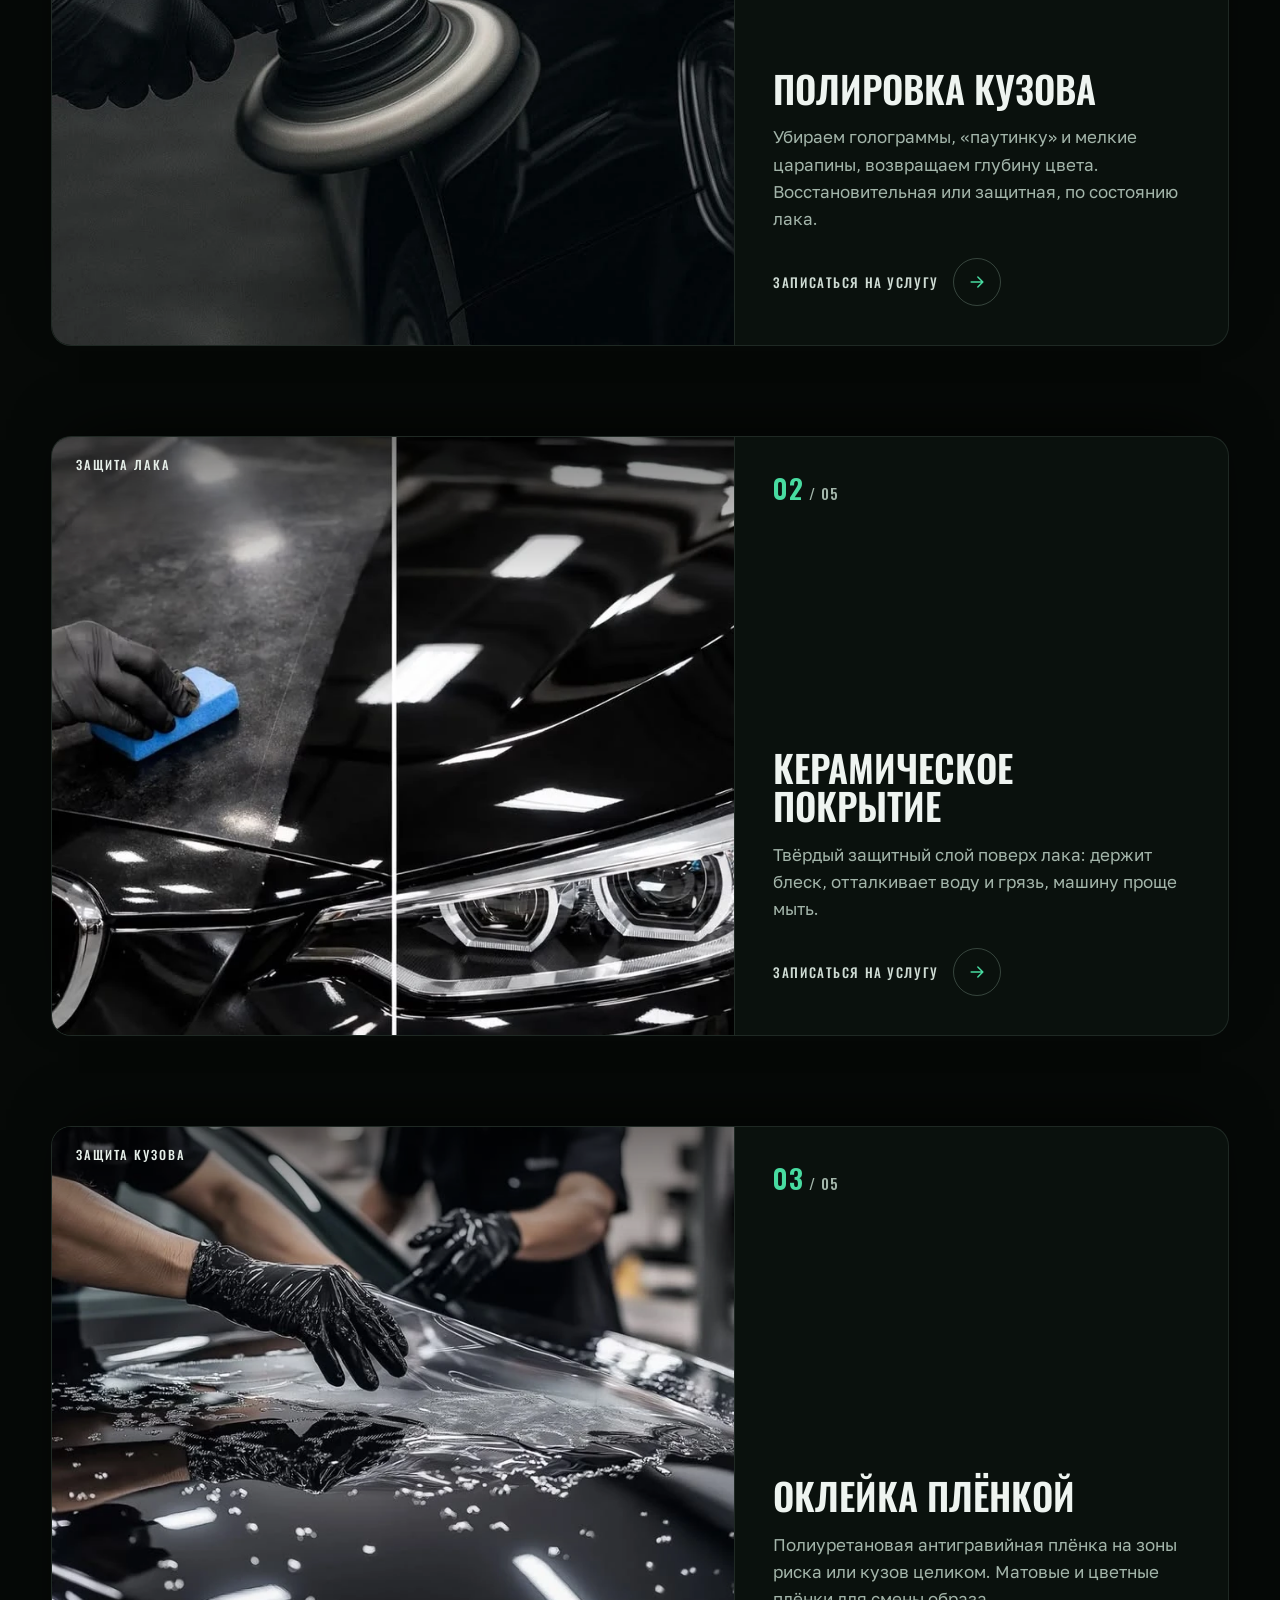
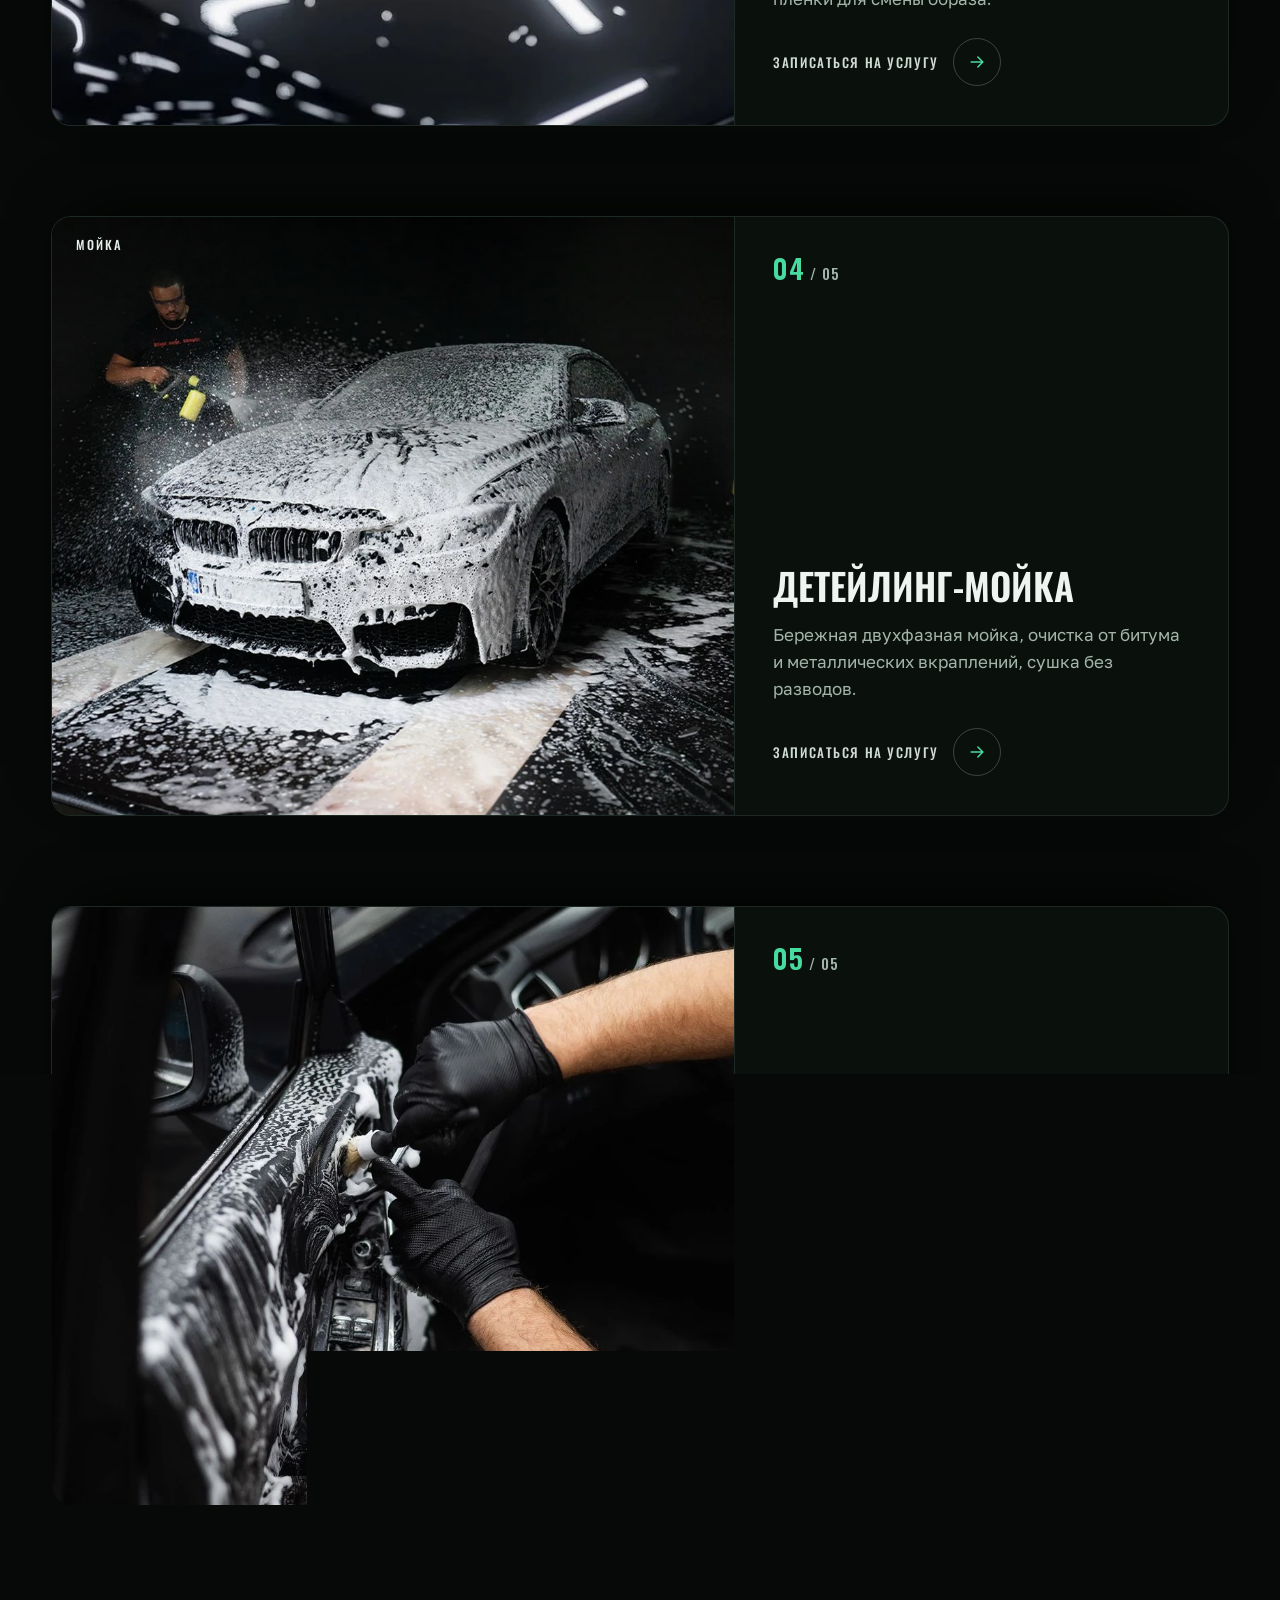
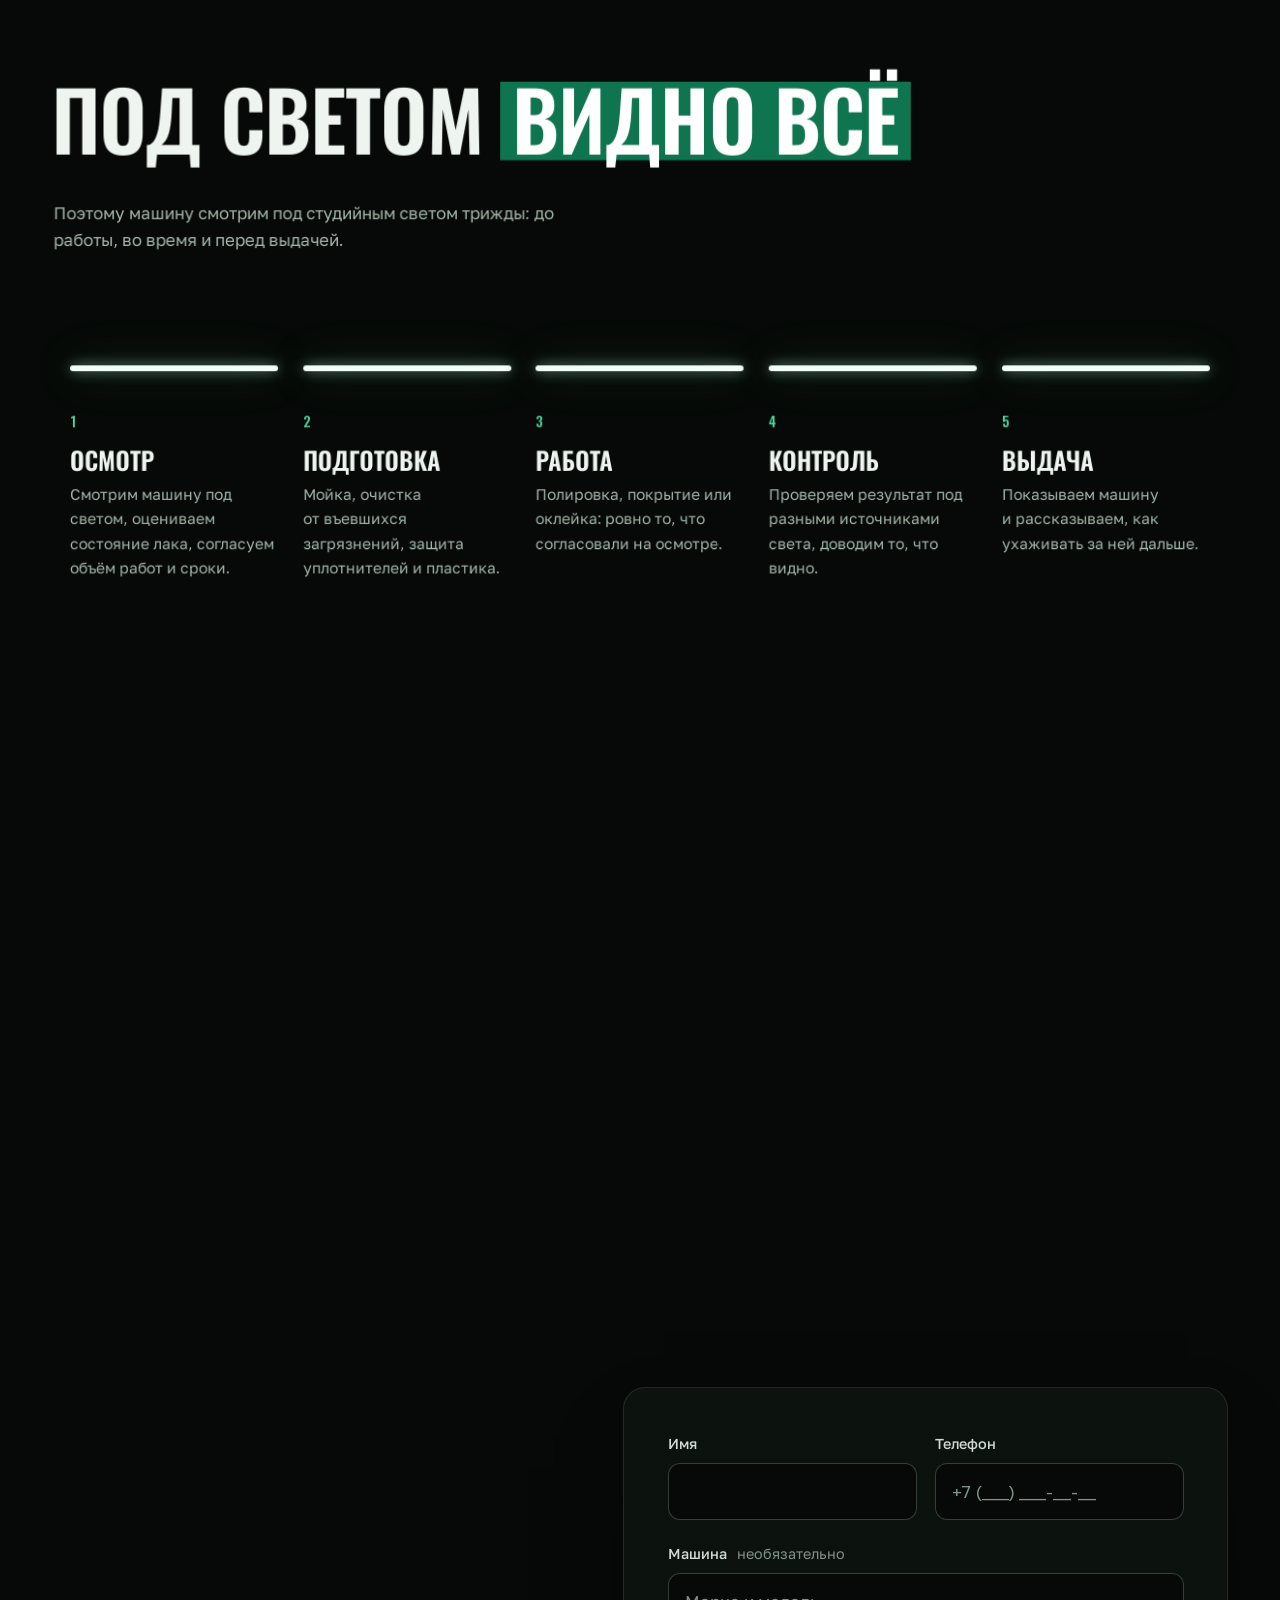
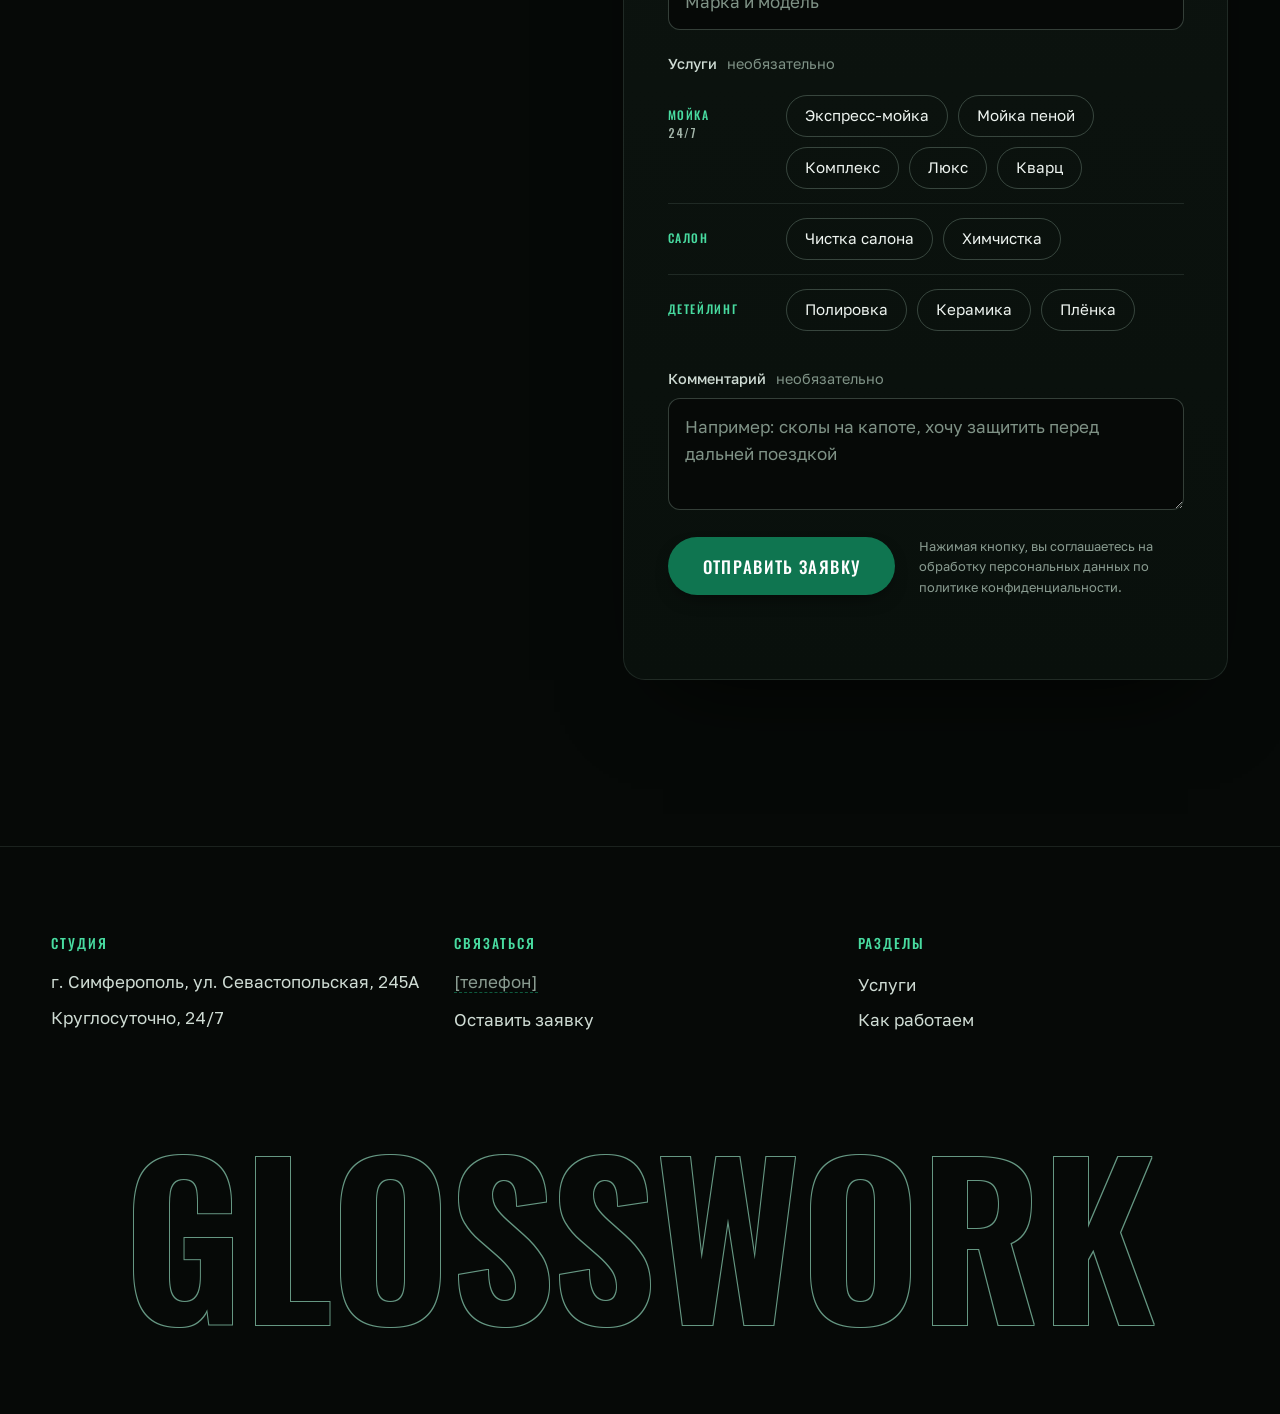
==== commit 9d1b4f8d: "Услуги в форме записи сгруппированы: мойка, салон, детейлинг Co-Authored-By: Claude Opus 5.5 <norepl" ====
--- a/index.html
+++ b/index.html
@@ -8,7 +8,7 @@
   <meta name="theme-color" content="#060907">
   <link rel="preload" href="assets/fonts/oswald-latin.woff2" as="font" type="font/woff2" crossorigin>
   <link rel="preload" href="assets/car-m4.webp" as="image" type="image/webp">
-  <link rel="stylesheet" href="styles.css?v=20261123b">
+  <link rel="stylesheet" href="styles.css?v=20261123c">
 </head>
 <body>
   <a class="skip" href="#zapis">К форме записи</a>
@@ -325,16 +325,31 @@
           </div>
           <fieldset class="chips">
             <legend>Услуги <span class="opt">необязательно</span></legend>
-            <label class="chip"><input type="checkbox" name="service" value="Экспресс-мойка"><span class="chip__face"><span data-roll>Экспресс-мойка</span></span><span class="chip__price">от&nbsp;700&nbsp;₽</span></label>
-            <label class="chip"><input type="checkbox" name="service" value="Мойка пеной"><span class="chip__face"><span data-roll>Мойка пеной</span></span><span class="chip__price">от&nbsp;1&nbsp;300&nbsp;₽</span></label>
-            <label class="chip"><input type="checkbox" name="service" value="Чистка салона"><span class="chip__face"><span data-roll>Чистка салона</span></span><span class="chip__price">от&nbsp;1&nbsp;000&nbsp;₽</span></label>
-            <label class="chip"><input type="checkbox" name="service" value="Комплекс"><span class="chip__face"><span data-roll>Комплекс</span></span><span class="chip__price">от&nbsp;2&nbsp;000&nbsp;₽</span></label>
-            <label class="chip"><input type="checkbox" name="service" value="Люкс"><span class="chip__face"><span data-roll>Люкс</span></span><span class="chip__price">от&nbsp;2&nbsp;500&nbsp;₽</span></label>
-            <label class="chip"><input type="checkbox" name="service" value="Кварц"><span class="chip__face"><span data-roll>Кварц</span></span><span class="chip__price">от&nbsp;800&nbsp;₽</span></label>
-            <label class="chip"><input type="checkbox" name="service" value="Полировка"><span class="chip__face"><span data-roll>Полировка</span></span><span class="chip__price chip__price--tbd">[цена: уточнить]</span></label>
-            <label class="chip"><input type="checkbox" name="service" value="Керамика"><span class="chip__face"><span data-roll>Керамика</span></span><span class="chip__price chip__price--tbd">[цена: уточнить]</span></label>
-            <label class="chip"><input type="checkbox" name="service" value="Плёнка"><span class="chip__face"><span data-roll>Плёнка</span></span><span class="chip__price chip__price--tbd">[цена: уточнить]</span></label>
-            <label class="chip"><input type="checkbox" name="service" value="Химчистка"><span class="chip__face"><span data-roll>Химчистка</span></span><span class="chip__price chip__price--tbd">[цена: уточнить]</span></label>
+            <div class="chips__group" role="group" aria-label="Мойка">
+              <span class="chips__cap" aria-hidden="true">Мойка <em>24/7</em></span>
+              <div class="chips__row">
+                <label class="chip"><input type="checkbox" name="service" value="Экспресс-мойка"><span class="chip__face"><span data-roll>Экспресс-мойка</span></span><span class="chip__price">от&nbsp;700&nbsp;₽</span></label>
+                <label class="chip"><input type="checkbox" name="service" value="Мойка пеной"><span class="chip__face"><span data-roll>Мойка пеной</span></span><span class="chip__price">от&nbsp;1&nbsp;300&nbsp;₽</span></label>
+                <label class="chip"><input type="checkbox" name="service" value="Комплекс"><span class="chip__face"><span data-roll>Комплекс</span></span><span class="chip__price">от&nbsp;2&nbsp;000&nbsp;₽</span></label>
+                <label class="chip"><input type="checkbox" name="service" value="Люкс"><span class="chip__face"><span data-roll>Люкс</span></span><span class="chip__price">от&nbsp;2&nbsp;500&nbsp;₽</span></label>
+                <label class="chip"><input type="checkbox" name="service" value="Кварц"><span class="chip__face"><span data-roll>Кварц</span></span><span class="chip__price">от&nbsp;800&nbsp;₽</span></label>
+              </div>
+            </div>
+            <div class="chips__group" role="group" aria-label="Салон">
+              <span class="chips__cap" aria-hidden="true">Салон</span>
+              <div class="chips__row">
+                <label class="chip"><input type="checkbox" name="service" value="Чистка салона"><span class="chip__face"><span data-roll>Чистка салона</span></span><span class="chip__price">от&nbsp;1&nbsp;000&nbsp;₽</span></label>
+                <label class="chip"><input type="checkbox" name="service" value="Химчистка"><span class="chip__face"><span data-roll>Химчистка</span></span><span class="chip__price chip__price--tbd">[цена: уточнить]</span></label>
+              </div>
+            </div>
+            <div class="chips__group" role="group" aria-label="Детейлинг">
+              <span class="chips__cap" aria-hidden="true">Детейлинг</span>
+              <div class="chips__row">
+                <label class="chip"><input type="checkbox" name="service" value="Полировка"><span class="chip__face"><span data-roll>Полировка</span></span><span class="chip__price chip__price--tbd">[цена: уточнить]</span></label>
+                <label class="chip"><input type="checkbox" name="service" value="Керамика"><span class="chip__face"><span data-roll>Керамика</span></span><span class="chip__price chip__price--tbd">[цена: уточнить]</span></label>
+                <label class="chip"><input type="checkbox" name="service" value="Плёнка"><span class="chip__face"><span data-roll>Плёнка</span></span><span class="chip__price chip__price--tbd">[цена: уточнить]</span></label>
+              </div>
+            </div>
           </fieldset>
           <div class="field">
             <label for="f-note">Комментарий <span class="opt">необязательно</span></label>
@@ -395,6 +410,6 @@
     </div>
   </dialog>
 
-  <script src="main.js?v=20261123b" defer></script>
+  <script src="main.js?v=20261123c" defer></script>
 </body>
 </html>
--- a/styles.css
+++ b/styles.css
@@ -431,8 +431,26 @@
 .field__err { min-height: 0; font-size: 0.85rem; color: var(--danger); }
 .field__err:empty { display: none; }
 
-.chips { border: 0; margin: 0; padding: 0; display: flex; flex-wrap: wrap; gap: 10px; }
-.chips legend { margin-bottom: 10px; padding: 0; }
+.chips { border: 0; margin: 0; padding: 0; display: grid; }
+.chips legend { margin-bottom: 6px; padding: 0; }
+/* services grouped by what happens to the car: wash, interior, detailing */
+.chips__group {
+  display: grid; grid-template-columns: 104px minmax(0, 1fr); align-items: start; gap: 10px 14px;
+  padding: 14px 0;
+}
+.chips__group + .chips__group { border-top: 1px solid var(--line); }
+.chips__cap {
+  padding-top: 13px;
+  font: 500 0.74rem/1.2 var(--display); letter-spacing: 0.14em; text-transform: uppercase;
+  color: var(--green-300);
+}
+.chips__cap em { display: block; margin-top: 4px; font-style: normal; letter-spacing: 0.1em; color: var(--muted); }
+.chips__row { display: flex; flex-wrap: wrap; gap: 10px; }
+@media (max-width: 520px) {
+  .chips__group { grid-template-columns: 1fr; gap: 10px; }
+  .chips__cap { padding-top: 0; }
+  .chips__cap em { display: inline; margin: 0 0 0 6px; }
+}
 .chip { position: relative; cursor: pointer; }
 .chip input { position: absolute; opacity: 0; inset: 0; cursor: pointer; }
 .chip__face {
